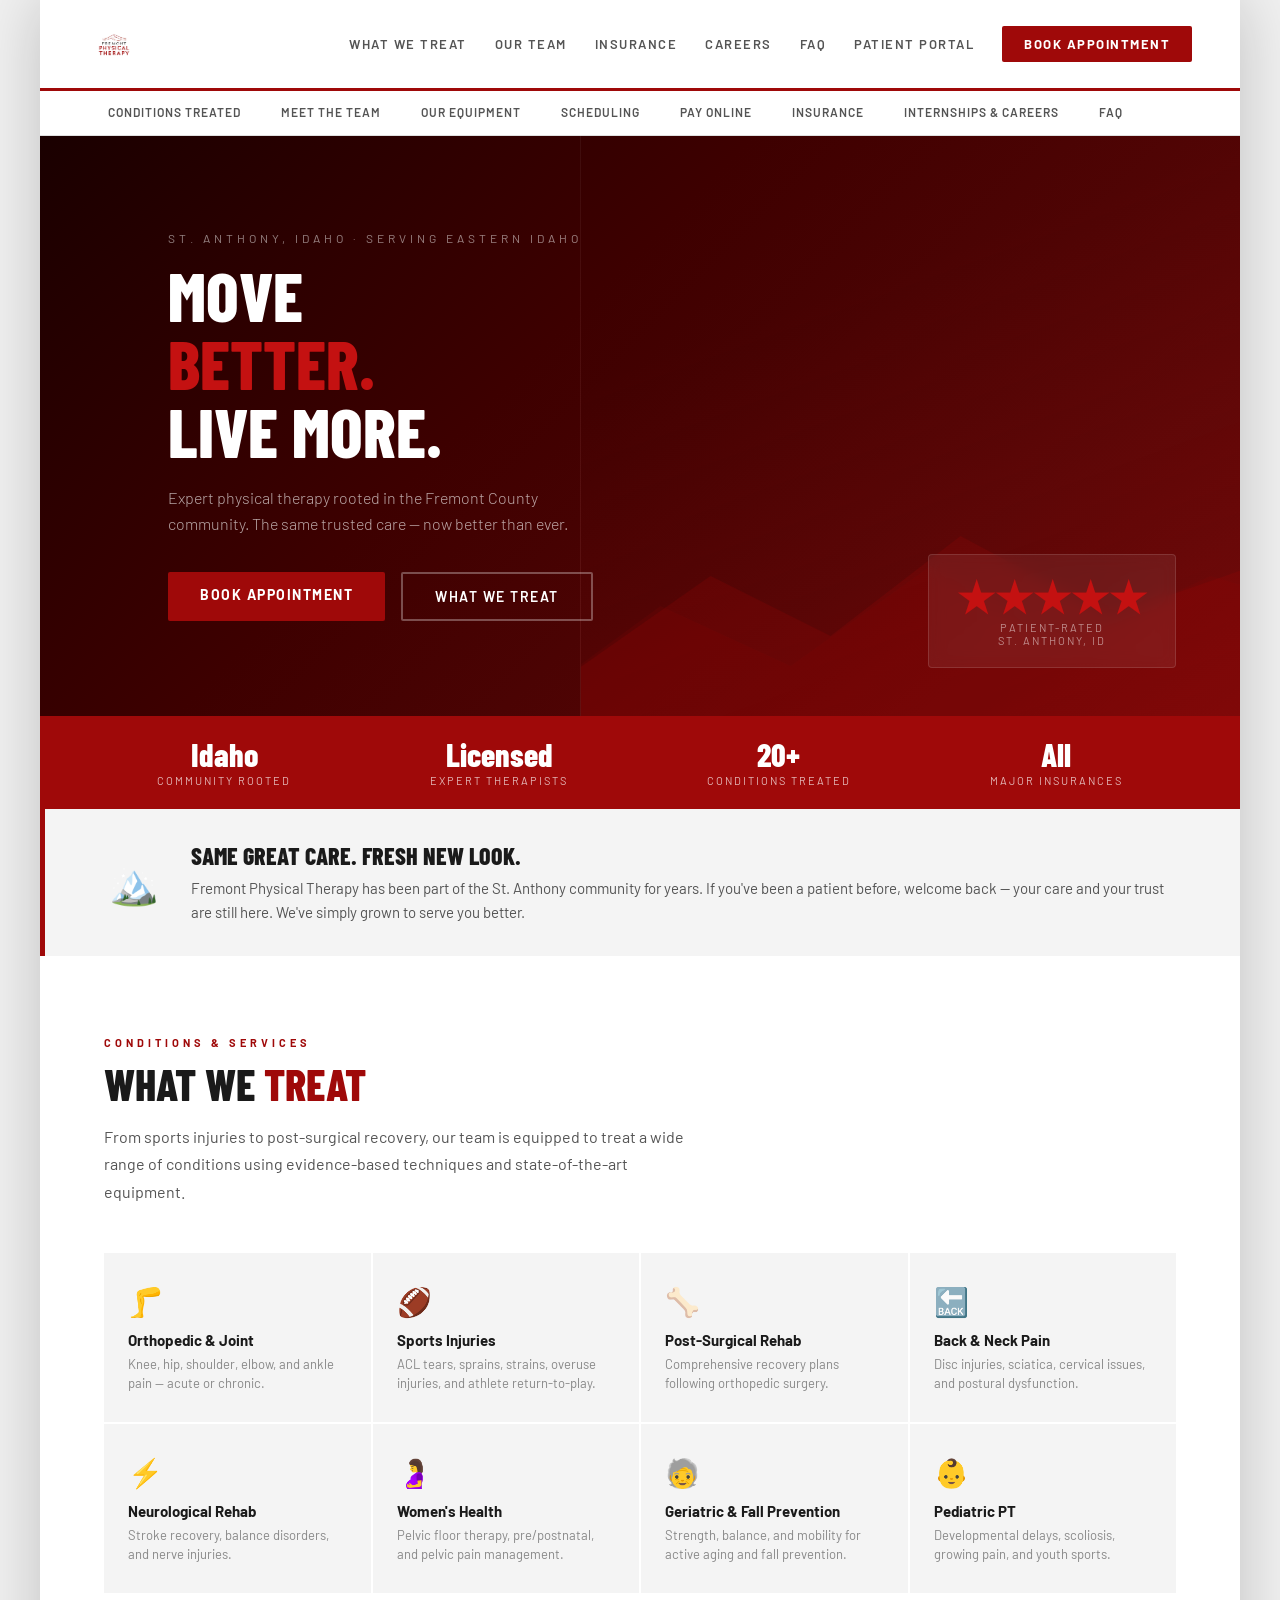
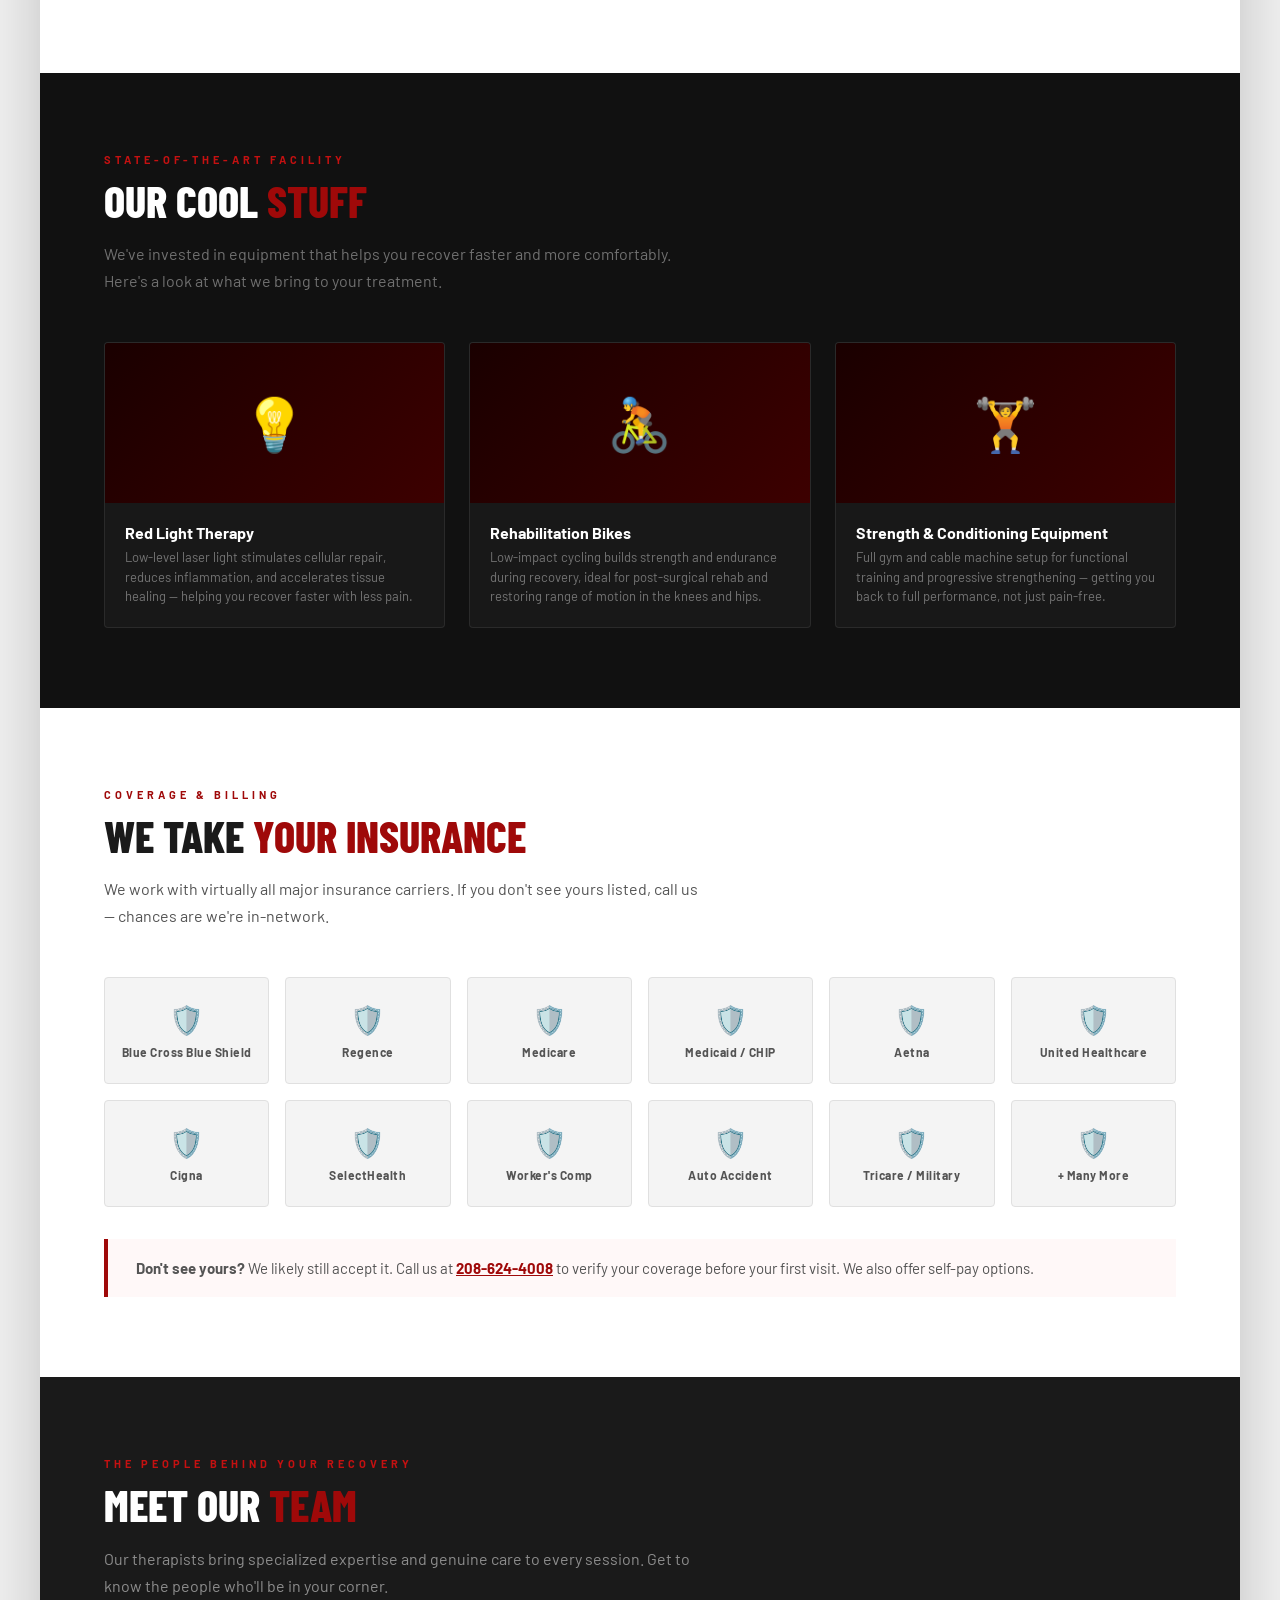
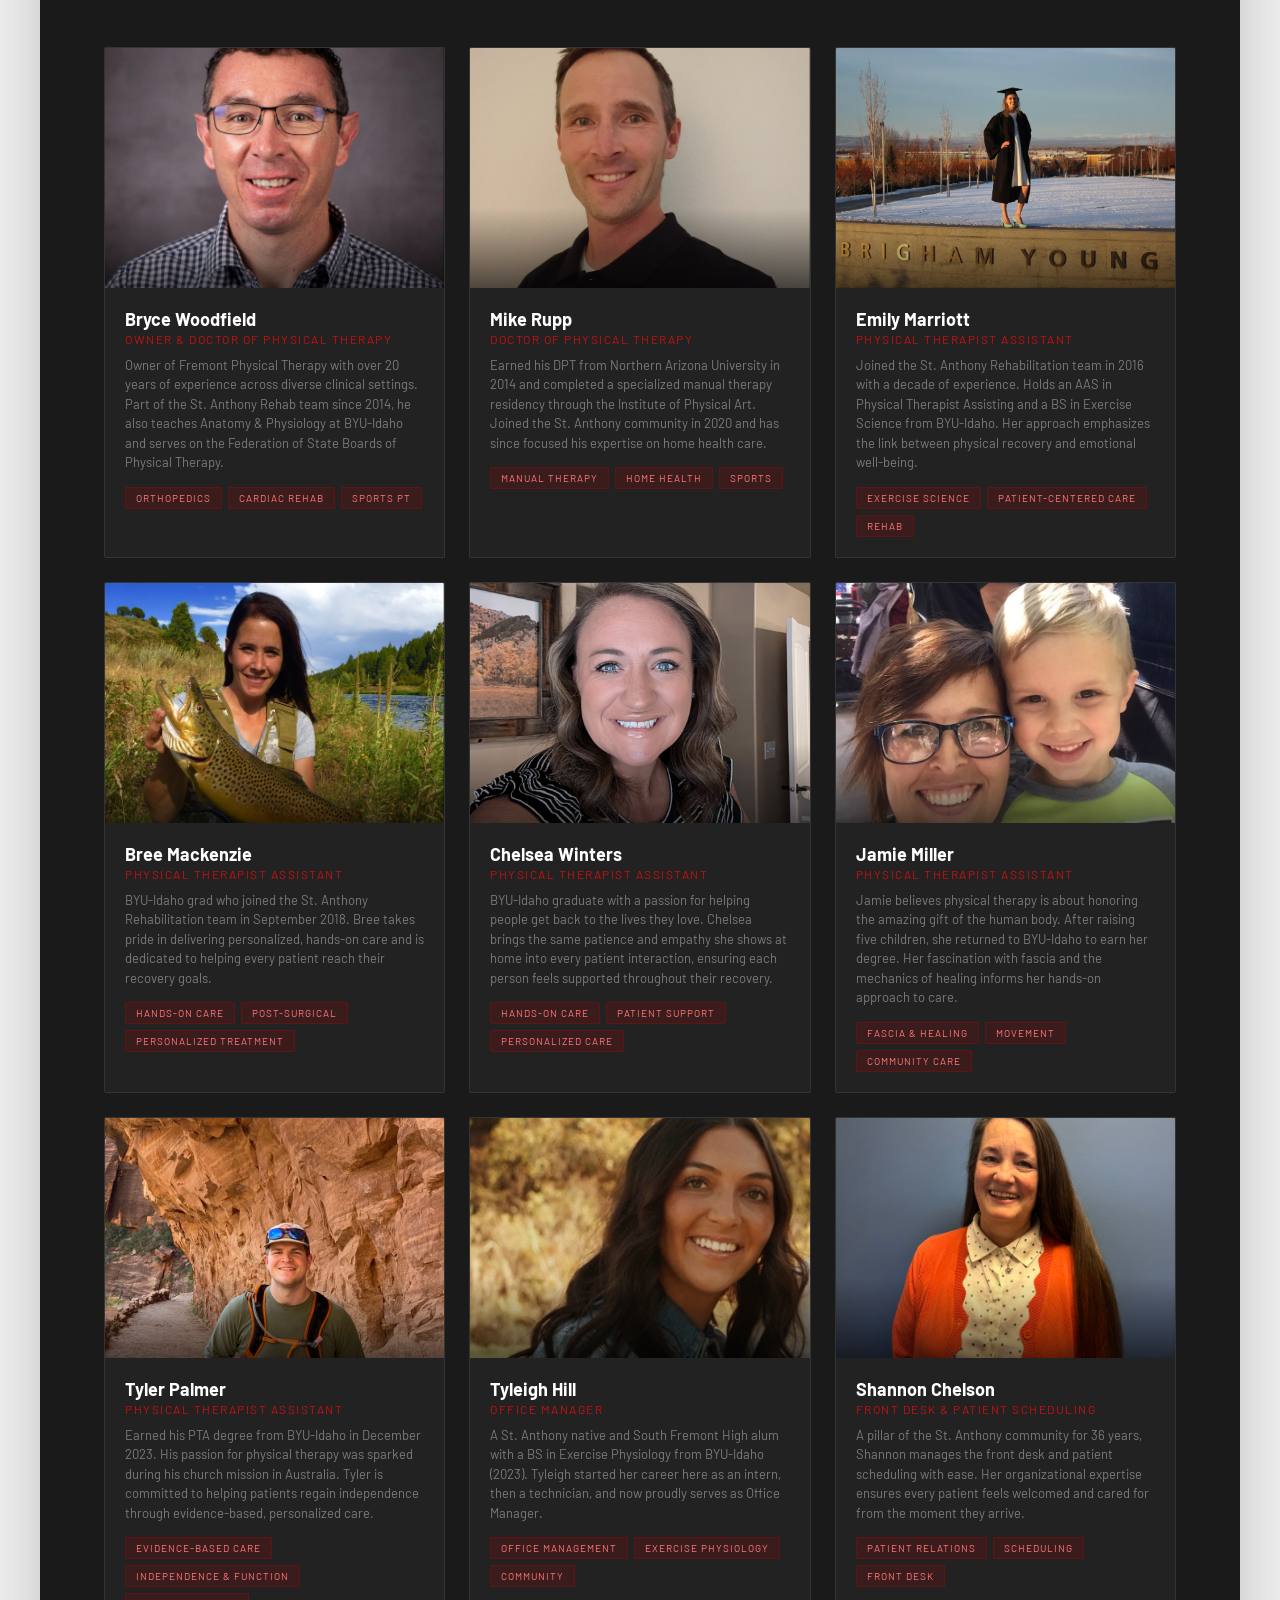
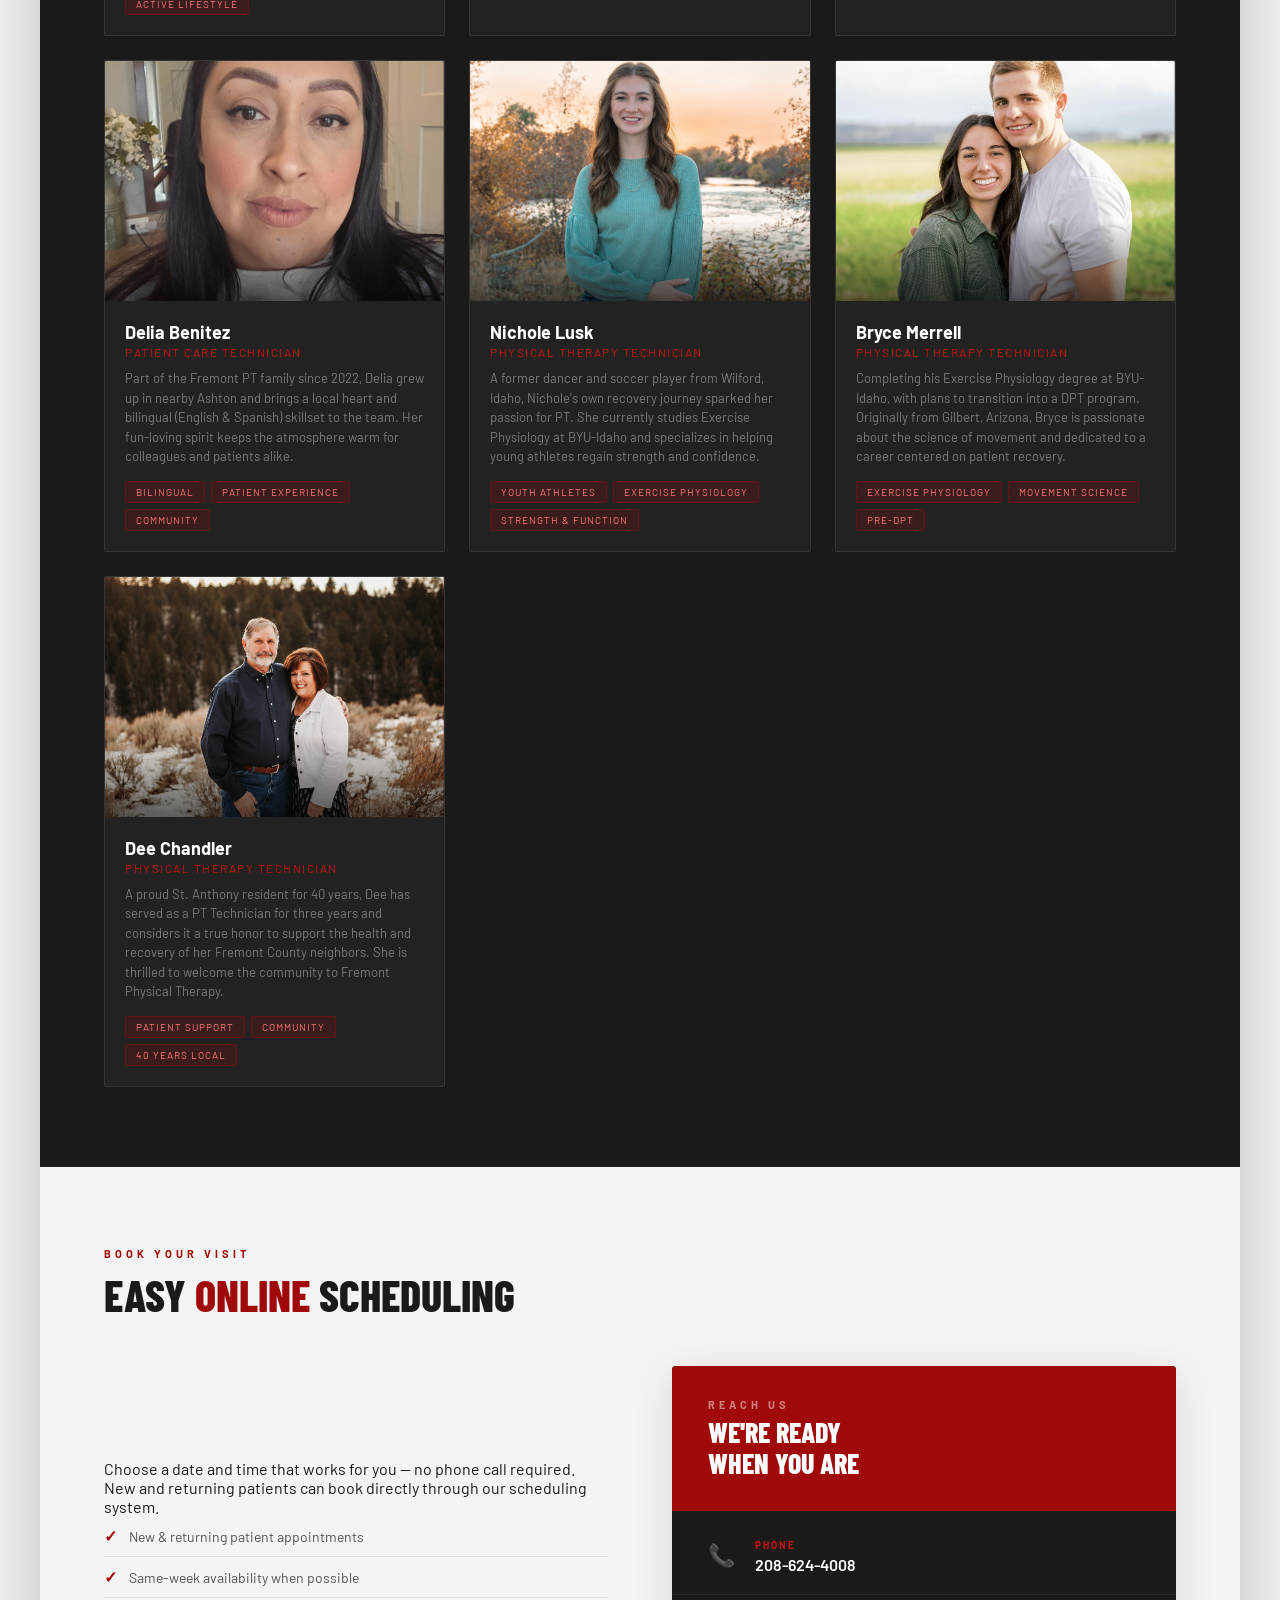
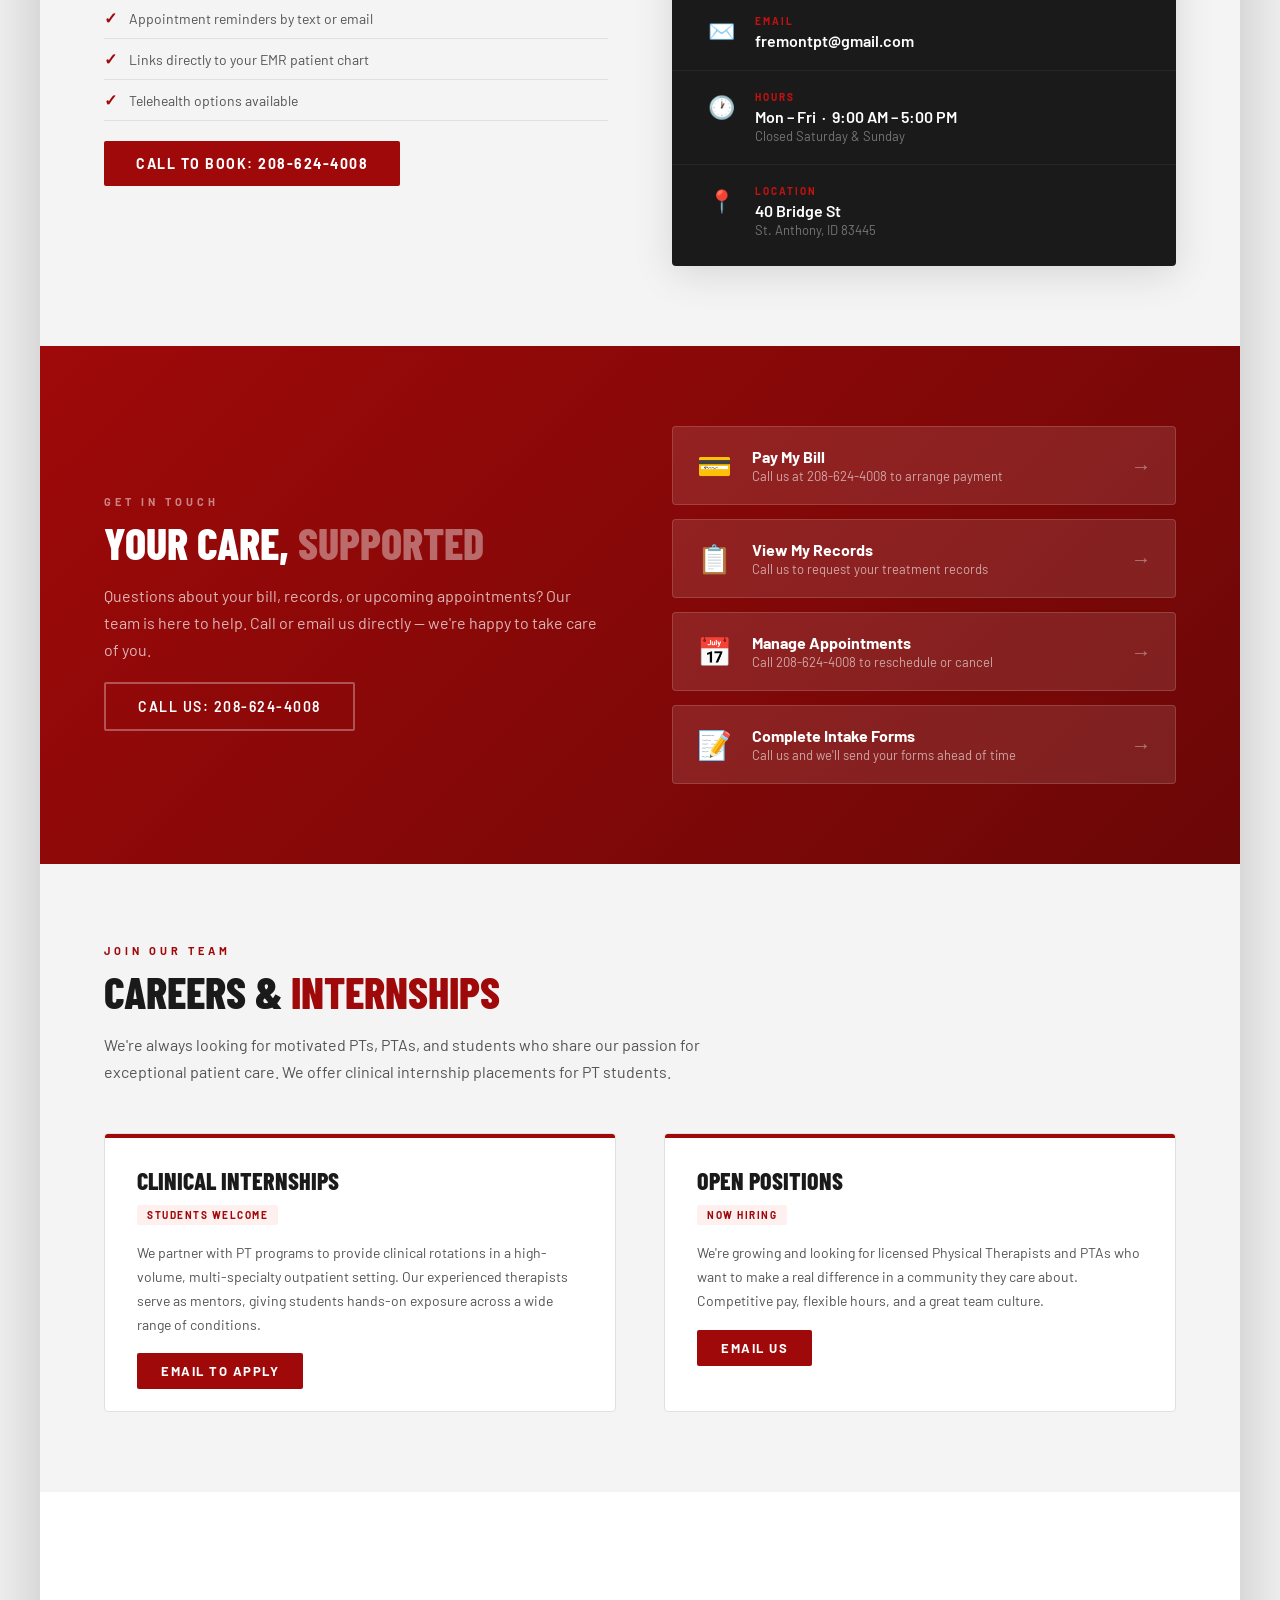
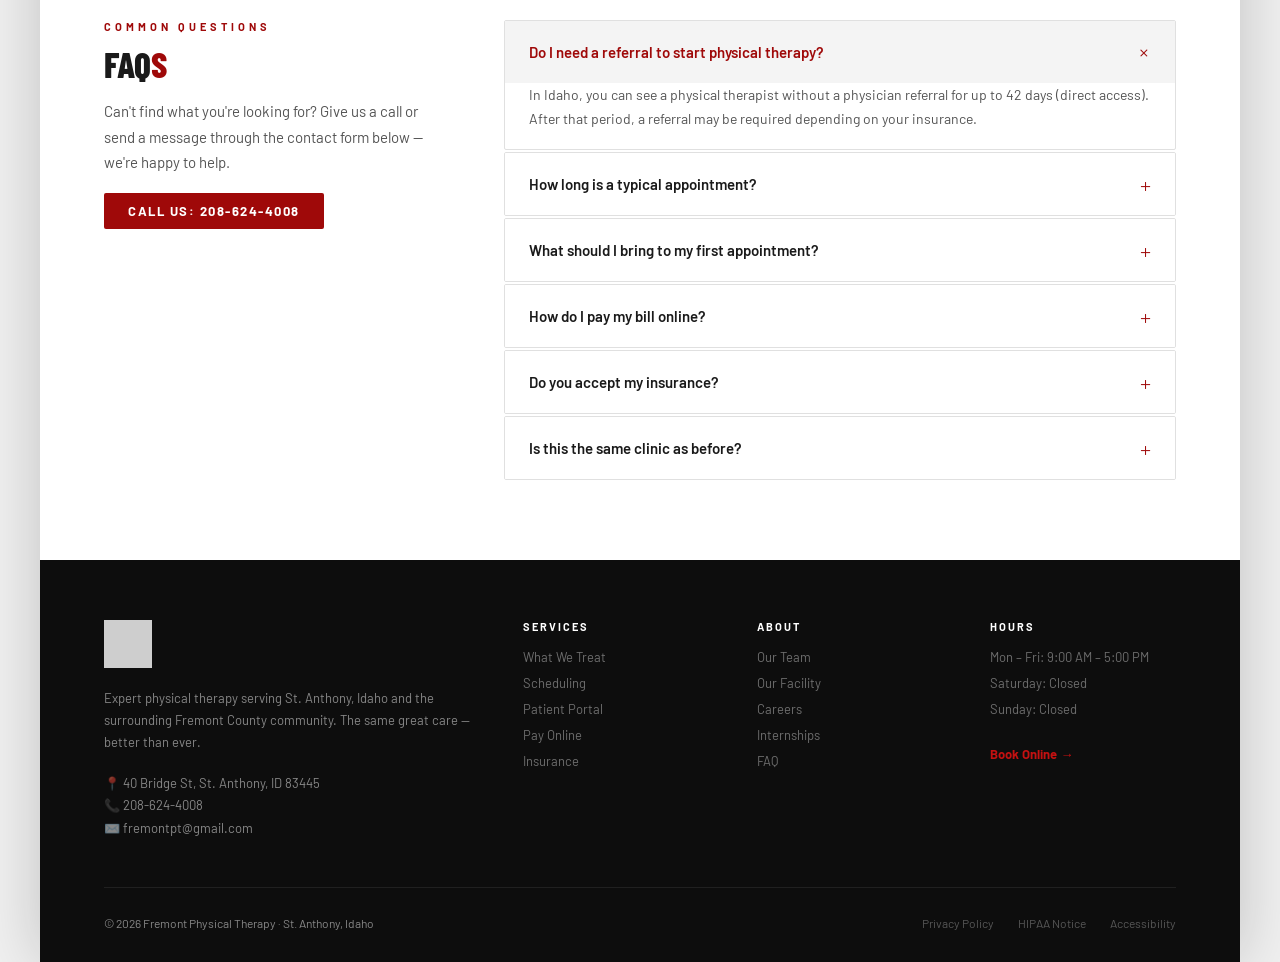
==== index.html @ 626e8b4f "Replace calendar with contact card, fix Tyleigh Hill image position" ====
<!DOCTYPE html>
<html lang="en">
<head>
<meta charset="UTF-8">
<meta name="viewport" content="width=device-width, initial-scale=1.0">
<title>Fremont Physical Therapy – St. Anthony, Idaho</title>
<style>
  @import url('https://fonts.googleapis.com/css2?family=Barlow:ital,wght@0,300;0,400;0,600;0,700;0,800;1,300&family=Barlow+Condensed:wght@600;700;800&display=swap');

  :root {
    --red: #9F0909;
    --red-light: #c41111;
    --red-muted: #7a0707;
    --gray: #545454;
    --gray-light: #888;
    --gray-pale: #f4f4f4;
    --white: #ffffff;
    --black: #1a1a1a;
    --border: #e0e0e0;
    --font: 'Barlow', sans-serif;
    --font-cond: 'Barlow Condensed', sans-serif;
  }

  * { margin: 0; padding: 0; box-sizing: border-box; }
  html { scroll-behavior: smooth; }
  body { font-family: var(--font); color: var(--black); background: #f0f0f0; }


  /* ── SITE WRAPPER ── */
  .site { max-width: 1200px; margin: 0 auto; background: var(--white); box-shadow: 0 0 60px rgba(0,0,0,0.2); }

  /* ── NAV ── */
  nav {
    display: flex;
    align-items: center;
    justify-content: space-between;
    padding: 18px 48px;
    background: var(--white);
    border-bottom: 3px solid var(--red);
    position: sticky;
    top: 0;
    z-index: 100;
  }
  .nav-logo { display: flex; align-items: center; gap: 12px; }
  .nav-logo img { height: 52px; width: auto; }
  .nav-links { display: flex; gap: 28px; align-items: center; }
  .nav-links a {
    text-decoration: none;
    color: var(--gray);
    font-size: 13px;
    font-weight: 600;
    letter-spacing: 1.5px;
    text-transform: uppercase;
    transition: color .2s;
  }
  .nav-links a:hover { color: var(--red); }
  .nav-cta {
    background: var(--red);
    color: var(--white) !important;
    padding: 10px 22px;
    border-radius: 2px;
    font-weight: 700 !important;
  }
  .nav-cta:hover { background: var(--red-light); color: var(--white) !important; }

  /* ── HERO ── */
  .hero {
    position: relative;
    height: 580px;
    background: linear-gradient(135deg, #1a0000 0%, #3d0000 40%, #6b0a0a 100%);
    display: flex;
    align-items: center;
    overflow: hidden;
  }
  .hero-mountain {
    position: absolute;
    right: 0; top: 0;
    width: 55%;
    height: 100%;
    background: linear-gradient(160deg, transparent 30%, rgba(159,9,9,0.15) 100%);
    border-left: 1px solid rgba(255,255,255,0.05);
  }
  .hero-mountain::before {
    content: '';
    position: absolute;
    bottom: 0; left: 0; right: 0;
    height: 200px;
    background: url("data:image/svg+xml,%3Csvg xmlns='http://www.w3.org/2000/svg' viewBox='0 0 800 200'%3E%3Cpath d='M0 200 L200 60 L320 120 L450 20 L600 100 L800 30 L800 200Z' fill='rgba(159,9,9,0.2)'/%3E%3Cpath d='M0 200 L150 90 L280 150 L420 50 L550 130 L700 60 L800 90 L800 200Z' fill='rgba(159,9,9,0.1)'/%3E%3C/svg%3E") no-repeat bottom center;
    background-size: cover;
  }
  .hero-content {
    position: relative;
    z-index: 2;
    padding: 0 64px;
    max-width: 600px;
  }
  .hero-eyebrow {
    font-size: 12px;
    letter-spacing: 4px;
    text-transform: uppercase;
    color: rgba(255,255,255,0.5);
    margin-bottom: 16px;
  }
  .hero h1 {
    font-family: var(--font-cond);
    font-size: 68px;
    font-weight: 800;
    line-height: 1;
    color: var(--white);
    text-transform: uppercase;
    margin-bottom: 8px;
  }
  .hero h1 span { color: var(--red-light); }
  .hero-sub {
    font-size: 16px;
    color: rgba(255,255,255,0.65);
    margin: 20px 0 36px;
    font-weight: 300;
    line-height: 1.6;
    max-width: 420px;
  }
  .hero-btns { display: flex; gap: 16px; flex-wrap: wrap; }
  .btn-primary {
    background: var(--red);
    color: var(--white);
    padding: 14px 32px;
    font-size: 14px;
    font-weight: 700;
    letter-spacing: 1.5px;
    text-transform: uppercase;
    text-decoration: none;
    border-radius: 2px;
    transition: background .2s;
  }
  .btn-primary:hover { background: var(--red-light); }
  .btn-outline {
    border: 2px solid rgba(255,255,255,0.3);
    color: var(--white);
    padding: 14px 32px;
    font-size: 14px;
    font-weight: 600;
    letter-spacing: 1.5px;
    text-transform: uppercase;
    text-decoration: none;
    border-radius: 2px;
    transition: border-color .2s;
  }
  .btn-outline:hover { border-color: rgba(255,255,255,0.7); }
  .hero-badge {
    position: absolute;
    right: 64px;
    bottom: 48px;
    background: rgba(255,255,255,0.07);
    border: 1px solid rgba(255,255,255,0.12);
    backdrop-filter: blur(8px);
    padding: 20px 28px;
    border-radius: 4px;
    color: var(--white);
    text-align: center;
    z-index: 2;
  }
  .hero-badge .badge-num {
    font-family: var(--font-cond);
    font-size: 42px;
    font-weight: 800;
    color: var(--red-light);
    line-height: 1;
  }
  .hero-badge .badge-label { font-size: 11px; letter-spacing: 2px; text-transform: uppercase; color: rgba(255,255,255,0.5); margin-top: 4px; }

  /* ── QUICK STATS BAR ── */
  .stats-bar {
    background: var(--red);
    display: flex;
    justify-content: space-around;
    padding: 22px 48px;
  }
  .stat-item { text-align: center; color: var(--white); }
  .stat-item .stat-n { font-family: var(--font-cond); font-size: 32px; font-weight: 800; line-height: 1; }
  .stat-item .stat-l { font-size: 11px; letter-spacing: 2px; text-transform: uppercase; opacity: .7; margin-top: 4px; }

  /* ── SECTIONS ── */
  section { padding: 80px 64px; }
  .section-label {
    font-size: 11px;
    letter-spacing: 4px;
    text-transform: uppercase;
    color: var(--red);
    font-weight: 700;
    margin-bottom: 12px;
  }
  .section-title {
    font-family: var(--font-cond);
    font-size: 44px;
    font-weight: 800;
    text-transform: uppercase;
    color: var(--black);
    line-height: 1.05;
    margin-bottom: 16px;
  }
  .section-title span { color: var(--red); }
  .section-body { font-size: 16px; color: var(--gray); line-height: 1.7; max-width: 600px; }

  /* ── CONTINUITY BANNER ── */
  .continuity {
    background: var(--gray-pale);
    border-left: 5px solid var(--red);
    padding: 32px 64px;
    display: flex;
    align-items: center;
    gap: 32px;
  }
  .continuity-icon { font-size: 40px; flex-shrink: 0; }
  .continuity h3 { font-family: var(--font-cond); font-size: 24px; font-weight: 800; text-transform: uppercase; margin-bottom: 6px; }
  .continuity p { font-size: 15px; color: var(--gray); line-height: 1.6; }

  /* ── WHAT WE TREAT ── */
  .treat-section { background: var(--white); }
  .treat-grid {
    display: grid;
    grid-template-columns: repeat(4, 1fr);
    gap: 2px;
    margin-top: 48px;
  }
  .treat-card {
    background: var(--gray-pale);
    padding: 28px 24px;
    border-top: 3px solid transparent;
    transition: all .25s;
    cursor: default;
  }
  .treat-card:hover { border-color: var(--red); background: var(--white); transform: translateY(-3px); box-shadow: 0 8px 24px rgba(0,0,0,0.08); }
  .treat-icon { font-size: 28px; margin-bottom: 12px; }
  .treat-card h4 { font-weight: 700; font-size: 15px; margin-bottom: 6px; color: var(--black); }
  .treat-card p { font-size: 13px; color: var(--gray-light); line-height: 1.5; }

  /* ── TEAM ── */
  .team-section { background: var(--black); }
  .team-section .section-title { color: var(--white); }
  .team-section .section-label { color: var(--red-light); }
  .team-section .section-body { color: rgba(255,255,255,0.5); }
  .team-grid {
    display: grid;
    grid-template-columns: repeat(3, 1fr);
    gap: 24px;
    margin-top: 48px;
  }
  .team-card {
    background: rgba(255,255,255,0.04);
    border: 1px solid rgba(255,255,255,0.08);
    border-radius: 2px;
    overflow: hidden;
    transition: transform .25s;
  }
  .team-card:hover { transform: translateY(-4px); }
  .team-photo {
    height: 240px;
    background: linear-gradient(135deg, #2a0000, #5a1010);
    display: flex;
    align-items: center;
    justify-content: center;
    font-size: 64px;
    color: rgba(255,255,255,0.1);
    font-weight: 800;
    font-family: var(--font-cond);
    position: relative;
    overflow: hidden;
  }
  .team-photo img {
    position: absolute;
    top: 0; left: 0;
    width: 100%;
    height: 100%;
    object-fit: cover;
    object-position: center center;
  }
  .team-photo::after {
    content: '';
    position: absolute;
    bottom: 0; left: 0; right: 0;
    height: 80px;
    background: linear-gradient(transparent, rgba(0,0,0,0.6));
    z-index: 1;
  }
  .team-info { padding: 20px; }
  .team-info h3 { font-weight: 700; font-size: 18px; color: var(--white); margin-bottom: 2px; }
  .team-info .title { font-size: 12px; color: var(--red-light); letter-spacing: 1.5px; text-transform: uppercase; margin-bottom: 10px; }
  .team-info .specialty { font-size: 13px; color: rgba(255,255,255,0.4); line-height: 1.5; }
  .team-strength {
    display: flex;
    flex-wrap: wrap;
    gap: 6px;
    margin-top: 14px;
  }
  .strength-tag {
    background: rgba(159,9,9,0.2);
    border: 1px solid rgba(159,9,9,0.4);
    color: #ff7777;
    font-size: 10px;
    letter-spacing: 1px;
    text-transform: uppercase;
    padding: 4px 10px;
    border-radius: 2px;
  }

  /* ── SCHEDULING ── */
  .schedule-section { background: var(--gray-pale); }
  .schedule-row {
    display: grid;
    grid-template-columns: 1fr 1fr;
    gap: 64px;
    align-items: center;
    margin-top: 48px;
  }

  .schedule-info { }
  .schedule-info p { font-size: 16px; color: var(--gray); line-height: 1.7; margin-bottom: 24px; }
  .schedule-features { list-style: none; margin-bottom: 32px; }
  .schedule-features li {
    padding: 10px 0;
    border-bottom: 1px solid var(--border);
    font-size: 14px;
    color: var(--gray);
    display: flex;
    align-items: center;
    gap: 12px;
  }
  .schedule-features li::before { content: '✓'; color: var(--red); font-weight: 700; font-size: 16px; }

  /* ── PATIENT PORTAL ── */
  .portal-section {
    background: linear-gradient(135deg, #9F0909 0%, #6b0707 100%);
    color: var(--white);
    padding: 80px 64px;
  }
  .portal-row { display: grid; grid-template-columns: 1fr 1fr; gap: 64px; align-items: center; }
  .portal-section .section-label { color: rgba(255,255,255,0.5); }
  .portal-section .section-title { color: var(--white); }
  .portal-section .section-title span { color: rgba(255,255,255,0.4); }
  .portal-section .section-body { color: rgba(255,255,255,0.7); }
  .portal-cards { display: flex; flex-direction: column; gap: 14px; margin-top: 0; }
  .portal-card {
    background: rgba(255,255,255,0.1);
    border: 1px solid rgba(255,255,255,0.15);
    border-radius: 4px;
    padding: 20px 24px;
    display: flex;
    align-items: center;
    gap: 20px;
    cursor: pointer;
    transition: background .2s;
  }
  .portal-card:hover { background: rgba(255,255,255,0.17); }
  .portal-card-icon { font-size: 28px; flex-shrink: 0; }
  .portal-card h4 { font-weight: 700; font-size: 16px; margin-bottom: 2px; }
  .portal-card p { font-size: 13px; opacity: .6; }
  .portal-card .arrow { margin-left: auto; opacity: .4; font-size: 20px; }

  /* ── INSURANCES ── */
  .insurance-section { background: var(--white); padding: 80px 64px; }
  .ins-grid {
    display: grid;
    grid-template-columns: repeat(6, 1fr);
    gap: 16px;
    margin-top: 48px;
  }
  .ins-card {
    background: var(--gray-pale);
    border: 1px solid var(--border);
    border-radius: 4px;
    padding: 24px 16px;
    text-align: center;
    font-size: 12px;
    font-weight: 700;
    letter-spacing: .5px;
    color: var(--gray);
    transition: all .2s;
  }
  .ins-card:hover { border-color: var(--red); color: var(--red); background: #fff8f8; }
  .ins-icon { font-size: 28px; margin-bottom: 8px; display: block; }
  .ins-note {
    margin-top: 32px;
    padding: 20px 28px;
    background: #fff8f8;
    border-left: 4px solid var(--red);
    font-size: 15px;
    color: var(--gray);
  }

  /* ── CAREERS ── */
  .careers-section { background: var(--gray-pale); padding: 80px 64px; }
  .careers-row { display: grid; grid-template-columns: 1fr 1fr; gap: 48px; margin-top: 48px; }
  .career-card {
    background: var(--white);
    border: 1px solid var(--border);
    border-radius: 4px;
    padding: 32px;
    position: relative;
    overflow: hidden;
    transition: box-shadow .2s;
  }
  .career-card:hover { box-shadow: 0 8px 32px rgba(0,0,0,0.08); }
  .career-card::before {
    content: '';
    position: absolute;
    top: 0; left: 0; right: 0;
    height: 4px;
    background: var(--red);
  }
  .career-card h3 { font-family: var(--font-cond); font-size: 24px; font-weight: 800; text-transform: uppercase; margin-bottom: 8px; }
  .career-tag {
    display: inline-block;
    background: #fff0f0;
    color: var(--red);
    font-size: 10px;
    font-weight: 700;
    letter-spacing: 1.5px;
    text-transform: uppercase;
    padding: 4px 10px;
    border-radius: 2px;
    margin-bottom: 16px;
  }
  .career-card p { font-size: 14px; color: var(--gray); line-height: 1.7; margin-bottom: 24px; }

  /* ── FAQ ── */
  .faq-section { background: var(--white); padding: 80px 64px; }
  .faq-layout { display: grid; grid-template-columns: 1fr 2fr; gap: 64px; margin-top: 48px; }
  .faq-sidebar p { font-size: 15px; color: var(--gray); line-height: 1.7; margin-bottom: 24px; }
  .faq-list { display: flex; flex-direction: column; gap: 2px; }
  .faq-item {
    border: 1px solid var(--border);
    border-radius: 2px;
    overflow: hidden;
  }
  .faq-q {
    padding: 18px 24px;
    font-weight: 600;
    font-size: 15px;
    cursor: pointer;
    display: flex;
    justify-content: space-between;
    align-items: center;
    background: var(--white);
    transition: background .2s;
  }
  .faq-q:hover { background: var(--gray-pale); }
  .faq-q .faq-plus { font-size: 22px; color: var(--red); font-weight: 300; }
  .faq-a {
    padding: 0 24px 18px;
    font-size: 14px;
    color: var(--gray);
    line-height: 1.7;
    display: none;
  }
  .faq-item.open .faq-a { display: block; }
  .faq-item.open .faq-q { background: var(--gray-pale); color: var(--red); }
  .faq-item.open .faq-plus { transform: rotate(45deg); }

  /* ── COOL EQUIPMENT ── */
  .equipment-section { background: #111; padding: 80px 64px; }
  .equipment-section .section-title { color: var(--white); }
  .equipment-section .section-label { color: var(--red-light); }
  .equipment-section .section-body { color: rgba(255,255,255,0.4); }
  .equip-grid {
    display: grid;
    grid-template-columns: repeat(3, 1fr);
    gap: 24px;
    margin-top: 48px;
  }
  .equip-card {
    border: 1px solid rgba(255,255,255,0.08);
    border-radius: 4px;
    overflow: hidden;
    background: rgba(255,255,255,0.03);
    transition: transform .25s;
  }
  .equip-card:hover { transform: scale(1.02); }
  .equip-img {
    height: 160px;
    background: linear-gradient(135deg, #1a0000, #3d0000);
    display: flex;
    align-items: center;
    justify-content: center;
    font-size: 52px;
  }
  .equip-info { padding: 20px; }
  .equip-info h4 { font-weight: 700; font-size: 16px; color: var(--white); margin-bottom: 6px; }
  .equip-info p { font-size: 13px; color: rgba(255,255,255,0.4); line-height: 1.5; }

  /* ── FOOTER ── */
  footer {
    background: #0d0d0d;
    color: rgba(255,255,255,0.5);
    padding: 60px 64px 32px;
  }
  .footer-top {
    display: grid;
    grid-template-columns: 2fr 1fr 1fr 1fr;
    gap: 48px;
    padding-bottom: 48px;
    border-bottom: 1px solid rgba(255,255,255,0.08);
  }
  .footer-brand img { height: 48px; filter: brightness(0) invert(1); opacity: .8; margin-bottom: 16px; }
  .footer-brand p { font-size: 13px; line-height: 1.7; }
  .footer-col h5 {
    color: var(--white);
    font-size: 11px;
    letter-spacing: 2px;
    text-transform: uppercase;
    font-weight: 700;
    margin-bottom: 16px;
  }
  .footer-col a {
    display: block;
    color: rgba(255,255,255,0.4);
    text-decoration: none;
    font-size: 13px;
    margin-bottom: 10px;
    transition: color .2s;
  }
  .footer-col a:hover { color: var(--white); }
  .footer-bottom {
    padding-top: 28px;
    display: flex;
    justify-content: space-between;
    font-size: 12px;
    align-items: center;
  }
  .footer-bottom a { color: rgba(255,255,255,0.3); text-decoration: none; }


  /* ── DIVIDER ── */
  .divider { height: 1px; background: var(--border); }

  /* ── SCROLL ANIMATIONS (subtle) ── */
  .fade-up { opacity: 0; transform: translateY(24px); transition: opacity .5s ease, transform .5s ease; }
  .fade-up.visible { opacity: 1; transform: none; }

  /* ── SECTION NAV ── */
  .section-nav {
    background: var(--white);
    border-bottom: 1px solid var(--border);
    padding: 0 48px;
    display: flex;
    gap: 0;
    overflow-x: auto;
  }
  .section-nav a {
    display: block;
    padding: 14px 20px;
    font-size: 12px;
    font-weight: 600;
    letter-spacing: 1px;
    text-transform: uppercase;
    text-decoration: none;
    color: var(--gray);
    border-bottom: 2px solid transparent;
    white-space: nowrap;
    transition: all .2s;
  }
  .section-nav a:hover { color: var(--red); border-color: var(--red); }

  /* ── CONTACT CARD ── */
  .contact-card {
    background: var(--black);
    border-radius: 4px;
    overflow: hidden;
    box-shadow: 0 8px 40px rgba(0,0,0,0.12);
  }
  .contact-card-header {
    background: var(--red);
    padding: 32px 36px;
  }
  .contact-card-body {
    padding: 8px 0;
  }
  .contact-row {
    display: flex;
    align-items: flex-start;
    gap: 20px;
    padding: 20px 36px;
    border-bottom: 1px solid rgba(255,255,255,0.06);
    text-decoration: none;
    transition: background .2s;
  }
  .contact-row:last-child { border-bottom: none; }
  a.contact-row:hover { background: rgba(255,255,255,0.04); }
  .contact-icon { font-size: 22px; flex-shrink: 0; margin-top: 2px; }
  .contact-label {
    font-size: 10px;
    letter-spacing: 2px;
    text-transform: uppercase;
    color: var(--red-light);
    font-weight: 700;
    margin-bottom: 4px;
  }
  .contact-value {
    font-size: 16px;
    font-weight: 600;
    color: var(--white);
  }
  .contact-sub {
    font-size: 13px;
    color: rgba(255,255,255,0.4);
    margin-top: 2px;
  }

  /* ── HAMBURGER BUTTON ── */
  .nav-hamburger {
    display: none;
    flex-direction: column;
    justify-content: center;
    gap: 5px;
    cursor: pointer;
    background: none;
    border: none;
    padding: 4px;
  }
  .nav-hamburger span {
    display: block;
    width: 26px;
    height: 2px;
    background: var(--black);
    border-radius: 2px;
    transition: all .3s;
  }
  .nav-hamburger.open span:nth-child(1) { transform: translateY(7px) rotate(45deg); }
  .nav-hamburger.open span:nth-child(2) { opacity: 0; }
  .nav-hamburger.open span:nth-child(3) { transform: translateY(-7px) rotate(-45deg); }

  /* ══════════════════════════════════
     RESPONSIVE — TABLET (≤ 900px)
  ══════════════════════════════════ */
  @media (max-width: 900px) {
    nav { padding: 16px 28px; flex-wrap: wrap; }
    .nav-hamburger { display: flex; }
    .nav-links {
      display: none;
      flex-direction: column;
      width: 100%;
      padding: 12px 0 4px;
      border-top: 1px solid var(--border);
      margin-top: 14px;
      gap: 0;
    }
    .nav-links.open { display: flex; }
    .nav-links a {
      padding: 13px 4px;
      border-bottom: 1px solid var(--border);
      font-size: 14px;
      letter-spacing: 1px;
    }
    .nav-cta {
      display: block;
      text-align: center;
      margin: 12px 0 4px;
      padding: 13px !important;
      border-radius: 2px;
    }

    .hero { height: auto; min-height: 460px; padding: 64px 32px 48px; }
    .hero-mountain { display: none; }
    .hero-content { padding: 0; max-width: 100%; }
    .hero h1 { font-size: 54px; }
    .hero-badge { display: none; }

    .stats-bar { display: grid; grid-template-columns: 1fr 1fr; padding: 20px 32px; gap: 20px; }

    .continuity { padding: 28px 32px; }

    section { padding: 64px 32px; }
    .portal-section { padding: 64px 32px; }
    .insurance-section { padding: 64px 32px; }
    .careers-section { padding: 64px 32px; }
    .faq-section { padding: 64px 32px; }
    .equipment-section { padding: 64px 32px; }

    .section-title { font-size: 38px; }

    .treat-grid { grid-template-columns: repeat(2, 1fr); }

    .team-grid { grid-template-columns: repeat(2, 1fr); }

    .schedule-row { grid-template-columns: 1fr; gap: 36px; }

    .portal-row { grid-template-columns: 1fr; gap: 36px; }

    .ins-grid { grid-template-columns: repeat(3, 1fr); }

    .careers-row { grid-template-columns: 1fr; gap: 24px; }

    .faq-layout { grid-template-columns: 1fr; gap: 36px; }

    .equip-grid { grid-template-columns: repeat(2, 1fr); }

    footer { padding: 48px 32px 28px; }
    .footer-top { grid-template-columns: 1fr 1fr; gap: 36px; }
    .footer-brand { grid-column: 1 / -1; }
    .footer-bottom { flex-direction: column; gap: 12px; text-align: center; }
  }

  /* ══════════════════════════════════
     RESPONSIVE — MOBILE (≤ 540px)
  ══════════════════════════════════ */
  @media (max-width: 540px) {
    nav { padding: 14px 20px; }

    .section-nav { padding: 0 20px; }

    .hero { padding: 52px 20px 40px; min-height: 0; }
    .hero h1 { font-size: 42px; }
    .hero-sub { font-size: 14px; }
    .hero-btns { flex-direction: column; gap: 12px; }
    .btn-primary, .btn-outline { text-align: center; }

    .stats-bar { padding: 16px 20px; gap: 14px; }
    .stat-item .stat-n { font-size: 24px; }

    .continuity { padding: 24px 20px; flex-direction: column; gap: 12px; }
    .continuity-icon { font-size: 32px; }
    .continuity h3 { font-size: 20px; }

    section { padding: 52px 20px; }
    .portal-section { padding: 52px 20px; }
    .insurance-section { padding: 52px 20px; }
    .careers-section { padding: 52px 20px; }
    .faq-section { padding: 52px 20px; }
    .equipment-section { padding: 52px 20px; }

    .section-title { font-size: 32px; }

    .treat-grid { grid-template-columns: 1fr; gap: 2px; }

    .team-grid { grid-template-columns: 1fr; }

    .ins-grid { grid-template-columns: repeat(2, 1fr); }

    .equip-grid { grid-template-columns: 1fr; }

    footer { padding: 40px 20px 20px; }
    .footer-top { grid-template-columns: 1fr; gap: 28px; }

.faq-layout { gap: 24px; }
    .section-title[style] { font-size: 28px !important; }
  }
</style>
</head>
<body>


<div class="site">

  <!-- ══ NAVIGATION ══ -->
  <nav>
    <div class="nav-logo">
      <img src="./images/fremontptlogo.png" alt="Fremont Physical Therapy Logo">
    </div>
    <button class="nav-hamburger" onclick="toggleNav(this)" aria-label="Toggle navigation">
      <span></span><span></span><span></span>
    </button>
    <div class="nav-links">
      <a href="#treat">What We Treat</a>
      <a href="#team">Our Team</a>
      <a href="#insurance">Insurance</a>
      <a href="#careers">Careers</a>
      <a href="#faq">FAQ</a>
      <a href="#portal">Patient Portal</a>
      <a href="#schedule" class="nav-cta">Book Appointment</a>
    </div>
  </nav>

  <!-- ══ SECONDARY NAV ══ -->
  <div class="section-nav">
    <a href="#treat">Conditions Treated</a>
    <a href="#team">Meet the Team</a>
    <a href="#equipment">Our Equipment</a>
    <a href="#schedule">Scheduling</a>
    <a href="#portal">Pay Online</a>
    <a href="#insurance">Insurance</a>
    <a href="#careers">Internships & Careers</a>
    <a href="#faq">FAQ</a>
  </div>

  <!-- ══ HERO ══ -->
  <section class="hero" id="home">
    <div class="hero-mountain"></div>
    <div class="hero-content">
      <p class="hero-eyebrow">St. Anthony, Idaho · Serving Eastern Idaho</p>
      <h1>Move<br><span>Better.</span><br>Live More.</h1>
      <p class="hero-sub">Expert physical therapy rooted in the Fremont County community. The same trusted care — now better than ever.</p>
      <div class="hero-btns">
        <a href="#schedule" class="btn-primary">Book Appointment</a>
        <a href="#treat" class="btn-outline">What We Treat</a>
      </div>
    </div>
    <div class="hero-badge">
      <div class="badge-num">★★★★★</div>
      <div class="badge-label">Patient-Rated<br>St. Anthony, ID</div>
    </div>
  </section>

  <!-- ══ STATS BAR ══ -->
  <div class="stats-bar">
    <div class="stat-item">
      <div class="stat-n">Idaho</div>
      <div class="stat-l">Community Rooted</div>
    </div>
    <div class="stat-item">
      <div class="stat-n">Licensed</div>
      <div class="stat-l">Expert Therapists</div>
    </div>
    <div class="stat-item">
      <div class="stat-n">20+</div>
      <div class="stat-l">Conditions Treated</div>
    </div>
    <div class="stat-item">
      <div class="stat-n">All</div>
      <div class="stat-l">Major Insurances</div>
    </div>
  </div>

  <!-- ══ CONTINUITY BANNER ══ -->
  <div class="continuity" id="same">
    <div class="continuity-icon">🏔️</div>
    <div>
      <h3>Same Great Care. Fresh New Look.</h3>
      <p>Fremont Physical Therapy has been part of the St. Anthony community for years. If you've been a patient before, welcome back — your care and your trust are still here. We've simply grown to serve you better.</p>
    </div>
  </div>

  <!-- ══ WHAT WE TREAT ══ -->
  <section class="treat-section" id="treat">
    <div class="section-label">Conditions & Services</div>
    <div class="section-title">What We <span>Treat</span></div>
    <div class="section-body">From sports injuries to post-surgical recovery, our team is equipped to treat a wide range of conditions using evidence-based techniques and state-of-the-art equipment.</div>
    <div class="treat-grid">
      <div class="treat-card">
        <div class="treat-icon">🦵</div>
        <h4>Orthopedic & Joint</h4>
        <p>Knee, hip, shoulder, elbow, and ankle pain — acute or chronic.</p>
      </div>
      <div class="treat-card">
        <div class="treat-icon">🏈</div>
        <h4>Sports Injuries</h4>
        <p>ACL tears, sprains, strains, overuse injuries, and athlete return-to-play.</p>
      </div>
      <div class="treat-card">
        <div class="treat-icon">🦴</div>
        <h4>Post-Surgical Rehab</h4>
        <p>Comprehensive recovery plans following orthopedic surgery.</p>
      </div>
      <div class="treat-card">
        <div class="treat-icon">🔙</div>
        <h4>Back & Neck Pain</h4>
        <p>Disc injuries, sciatica, cervical issues, and postural dysfunction.</p>
      </div>
      <div class="treat-card">
        <div class="treat-icon">⚡</div>
        <h4>Neurological Rehab</h4>
        <p>Stroke recovery, balance disorders, and nerve injuries.</p>
      </div>
      <div class="treat-card">
        <div class="treat-icon">🤰</div>
        <h4>Women's Health</h4>
        <p>Pelvic floor therapy, pre/postnatal, and pelvic pain management.</p>
      </div>
      <div class="treat-card">
        <div class="treat-icon">🧓</div>
        <h4>Geriatric & Fall Prevention</h4>
        <p>Strength, balance, and mobility for active aging and fall prevention.</p>
      </div>
      <div class="treat-card">
        <div class="treat-icon">👶</div>
        <h4>Pediatric PT</h4>
        <p>Developmental delays, scoliosis, growing pain, and youth sports.</p>
      </div>
    </div>
  </section>

  <!-- ══ COOL EQUIPMENT ══ -->
  <section class="equipment-section" id="equipment">
    <div class="section-label">State-of-the-Art Facility</div>
    <div class="section-title">Our Cool <span>Stuff</span></div>
    <div class="section-body">We've invested in equipment that helps you recover faster and more comfortably. Here's a look at what we bring to your treatment.</div>
    <div class="equip-grid">
      <div class="equip-card">
        <div class="equip-img">💡</div>
        <div class="equip-info">
          <h4>Red Light Therapy</h4>
          <p>Low-level laser light stimulates cellular repair, reduces inflammation, and accelerates tissue healing — helping you recover faster with less pain.</p>
        </div>
      </div>
      <div class="equip-card">
        <div class="equip-img">🚴</div>
        <div class="equip-info">
          <h4>Rehabilitation Bikes</h4>
          <p>Low-impact cycling builds strength and endurance during recovery, ideal for post-surgical rehab and restoring range of motion in the knees and hips.</p>
        </div>
      </div>
      <div class="equip-card">
        <div class="equip-img">🏋️</div>
        <div class="equip-info">
          <h4>Strength & Conditioning Equipment</h4>
          <p>Full gym and cable machine setup for functional training and progressive strengthening — getting you back to full performance, not just pain-free.</p>
        </div>
      </div>
    </div>
  </section>

  <!-- ══ INSURANCE ══ -->
  <section class="insurance-section" id="insurance">
    <div class="section-label">Coverage & Billing</div>
    <div class="section-title">We Take <span>Your Insurance</span></div>
    <div class="section-body">We work with virtually all major insurance carriers. If you don't see yours listed, call us — chances are we're in-network.</div>
    <div class="ins-grid">
      <div class="ins-card"><span class="ins-icon">🛡️</span>Blue Cross Blue Shield</div>
      <div class="ins-card"><span class="ins-icon">🛡️</span>Regence</div>
      <div class="ins-card"><span class="ins-icon">🛡️</span>Medicare</div>
      <div class="ins-card"><span class="ins-icon">🛡️</span>Medicaid / CHIP</div>
      <div class="ins-card"><span class="ins-icon">🛡️</span>Aetna</div>
      <div class="ins-card"><span class="ins-icon">🛡️</span>United Healthcare</div>
      <div class="ins-card"><span class="ins-icon">🛡️</span>Cigna</div>
      <div class="ins-card"><span class="ins-icon">🛡️</span>SelectHealth</div>
      <div class="ins-card"><span class="ins-icon">🛡️</span>Worker's Comp</div>
      <div class="ins-card"><span class="ins-icon">🛡️</span>Auto Accident</div>
      <div class="ins-card"><span class="ins-icon">🛡️</span>Tricare / Military</div>
      <div class="ins-card"><span class="ins-icon">🛡️</span>+ Many More</div>
    </div>
    <div class="ins-note">
      <strong>Don't see yours?</strong> We likely still accept it. Call us at <strong><a href="tel:2086244008" style="color:var(--red);">208-624-4008</a></strong> to verify your coverage before your first visit. We also offer self-pay options.
    </div>
  </section>

  <!-- ══ TEAM ══ -->
  <section class="team-section" id="team">
    <div class="section-label">The People Behind Your Recovery</div>
    <div class="section-title">Meet Our <span>Team</span></div>
    <div class="section-body">Our therapists bring specialized expertise and genuine care to every session. Get to know the people who'll be in your corner.</div>
    <div class="team-grid">

      <!-- Bryce Woodfield -->
      <div class="team-card">
        <div class="team-photo">
          <img src="./images/bryce-woodfield.jpg" alt="Bryce Woodfield" style="object-position: center 30%;">
          BW
        </div>
        <div class="team-info">
          <h3>Bryce Woodfield</h3>
          <div class="title">Owner &amp; Doctor of Physical Therapy</div>
          <div class="specialty">Owner of Fremont Physical Therapy with over 20 years of experience across diverse clinical settings. Part of the St. Anthony Rehab team since 2014, he also teaches Anatomy &amp; Physiology at BYU-Idaho and serves on the Federation of State Boards of Physical Therapy.</div>
          <div class="team-strength">
            <span class="strength-tag">Orthopedics</span>
            <span class="strength-tag">Cardiac Rehab</span>
            <span class="strength-tag">Sports PT</span>
          </div>
        </div>
      </div>

      <!-- Mike Rupp -->
      <div class="team-card">
        <div class="team-photo">
          <img src="./images/mike-rupp.jpg" alt="Mike Rupp" style="object-position: center 30%;">
          MR
        </div>
        <div class="team-info">
          <h3>Mike Rupp</h3>
          <div class="title">Doctor of Physical Therapy</div>
          <div class="specialty">Earned his DPT from Northern Arizona University in 2014 and completed a specialized manual therapy residency through the Institute of Physical Art. Joined the St. Anthony community in 2020 and has since focused his expertise on home health care.</div>
          <div class="team-strength">
            <span class="strength-tag">Manual Therapy</span>
            <span class="strength-tag">Home Health</span>
            <span class="strength-tag">Sports</span>
          </div>
        </div>
      </div>

      <!-- Emily Marriott -->
      <div class="team-card">
        <div class="team-photo">
          <img src="./images/emily-marriott.png" alt="Emily Marriott">
          EM
        </div>
        <div class="team-info">
          <h3>Emily Marriott</h3>
          <div class="title">Physical Therapist Assistant</div>
          <div class="specialty">Joined the St. Anthony Rehabilitation team in 2016 with a decade of experience. Holds an AAS in Physical Therapist Assisting and a BS in Exercise Science from BYU-Idaho. Her approach emphasizes the link between physical recovery and emotional well-being.</div>
          <div class="team-strength">
            <span class="strength-tag">Exercise Science</span>
            <span class="strength-tag">Patient-Centered Care</span>
            <span class="strength-tag">Rehab</span>
          </div>
        </div>
      </div>

      <!-- Bree Mackenzie -->
      <div class="team-card">
        <div class="team-photo">
          <img src="./images/bree-mackenzie.jpg" alt="Bree Mackenzie" style="object-position: center 30%;">
          BM
        </div>
        <div class="team-info">
          <h3>Bree Mackenzie</h3>
          <div class="title">Physical Therapist Assistant</div>
          <div class="specialty">BYU-Idaho grad who joined the St. Anthony Rehabilitation team in September 2018. Bree takes pride in delivering personalized, hands-on care and is dedicated to helping every patient reach their recovery goals.</div>
          <div class="team-strength">
            <span class="strength-tag">Hands-On Care</span>
            <span class="strength-tag">Post-Surgical</span>
            <span class="strength-tag">Personalized Treatment</span>
          </div>
        </div>
      </div>

      <!-- Chelsea Winters -->
      <div class="team-card">
        <div class="team-photo">
          <img src="./images/chelsea-winters.png" alt="Chelsea Winters">
          CW
        </div>
        <div class="team-info">
          <h3>Chelsea Winters</h3>
          <div class="title">Physical Therapist Assistant</div>
          <div class="specialty">BYU-Idaho graduate with a passion for helping people get back to the lives they love. Chelsea brings the same patience and empathy she shows at home into every patient interaction, ensuring each person feels supported throughout their recovery.</div>
          <div class="team-strength">
            <span class="strength-tag">Hands-On Care</span>
            <span class="strength-tag">Patient Support</span>
            <span class="strength-tag">Personalized Care</span>
          </div>
        </div>
      </div>

      <!-- Jamie Miller -->
      <div class="team-card">
        <div class="team-photo">
          <img src="./images/jamie-miller.png" alt="Jamie Miller" style="object-position: center 60%;">
          JM
        </div>
        <div class="team-info">
          <h3>Jamie Miller</h3>
          <div class="title">Physical Therapist Assistant</div>
          <div class="specialty">Jamie believes physical therapy is about honoring the amazing gift of the human body. After raising five children, she returned to BYU-Idaho to earn her degree. Her fascination with fascia and the mechanics of healing informs her hands-on approach to care.</div>
          <div class="team-strength">
            <span class="strength-tag">Fascia &amp; Healing</span>
            <span class="strength-tag">Movement</span>
            <span class="strength-tag">Community Care</span>
          </div>
        </div>
      </div>

      <!-- Tyler Palmer -->
      <div class="team-card">
        <div class="team-photo">
          <img src="./images/tyler-palmer.jpg" alt="Tyler Palmer">
          TP
        </div>
        <div class="team-info">
          <h3>Tyler Palmer</h3>
          <div class="title">Physical Therapist Assistant</div>
          <div class="specialty">Earned his PTA degree from BYU-Idaho in December 2023. His passion for physical therapy was sparked during his church mission in Australia. Tyler is committed to helping patients regain independence through evidence-based, personalized care.</div>
          <div class="team-strength">
            <span class="strength-tag">Evidence-Based Care</span>
            <span class="strength-tag">Independence &amp; Function</span>
            <span class="strength-tag">Active Lifestyle</span>
          </div>
        </div>
      </div>

      <!-- Tyleigh Hill -->
      <div class="team-card">
        <div class="team-photo">
          <img src="./images/tyleigh-hill.png" alt="Tyleigh Hill" style="object-position: center 15%;">
          TH
        </div>
        <div class="team-info">
          <h3>Tyleigh Hill</h3>
          <div class="title">Office Manager</div>
          <div class="specialty">A St. Anthony native and South Fremont High alum with a BS in Exercise Physiology from BYU-Idaho (2023). Tyleigh started her career here as an intern, then a technician, and now proudly serves as Office Manager.</div>
          <div class="team-strength">
            <span class="strength-tag">Office Management</span>
            <span class="strength-tag">Exercise Physiology</span>
            <span class="strength-tag">Community</span>
          </div>
        </div>
      </div>

      <!-- Shannon Chelson -->
      <div class="team-card">
        <div class="team-photo">
          <img src="./images/shannon-chelson.jpg" alt="Shannon Chelson">
          SC
        </div>
        <div class="team-info">
          <h3>Shannon Chelson</h3>
          <div class="title">Front Desk &amp; Patient Scheduling</div>
          <div class="specialty">A pillar of the St. Anthony community for 36 years, Shannon manages the front desk and patient scheduling with ease. Her organizational expertise ensures every patient feels welcomed and cared for from the moment they arrive.</div>
          <div class="team-strength">
            <span class="strength-tag">Patient Relations</span>
            <span class="strength-tag">Scheduling</span>
            <span class="strength-tag">Front Desk</span>
          </div>
        </div>
      </div>

      <!-- Delia Benitez -->
      <div class="team-card">
        <div class="team-photo">
          <img src="./images/delia-benitez.jpg" alt="Delia Benitez">
          DB
        </div>
        <div class="team-info">
          <h3>Delia Benitez</h3>
          <div class="title">Patient Care Technician</div>
          <div class="specialty">Part of the Fremont PT family since 2022, Delia grew up in nearby Ashton and brings a local heart and bilingual (English &amp; Spanish) skillset to the team. Her fun-loving spirit keeps the atmosphere warm for colleagues and patients alike.</div>
          <div class="team-strength">
            <span class="strength-tag">Bilingual</span>
            <span class="strength-tag">Patient Experience</span>
            <span class="strength-tag">Community</span>
          </div>
        </div>
      </div>

      <!-- Nichole Lusk -->
      <div class="team-card">
        <div class="team-photo">
          <img src="./images/nichole-lusk.png" alt="Nichole Lusk">
          NL
        </div>
        <div class="team-info">
          <h3>Nichole Lusk</h3>
          <div class="title">Physical Therapy Technician</div>
          <div class="specialty">A former dancer and soccer player from Wilford, Idaho, Nichole's own recovery journey sparked her passion for PT. She currently studies Exercise Physiology at BYU-Idaho and specializes in helping young athletes regain strength and confidence.</div>
          <div class="team-strength">
            <span class="strength-tag">Youth Athletes</span>
            <span class="strength-tag">Exercise Physiology</span>
            <span class="strength-tag">Strength &amp; Function</span>
          </div>
        </div>
      </div>

      <!-- Bryce Merrell -->
      <div class="team-card">
        <div class="team-photo">
          <img src="./images/bryce-merrell.jpg" alt="Bryce Merrell" style="object-position: center 30%;">
          BM
        </div>
        <div class="team-info">
          <h3>Bryce Merrell</h3>
          <div class="title">Physical Therapy Technician</div>
          <div class="specialty">Completing his Exercise Physiology degree at BYU-Idaho, with plans to transition into a DPT program. Originally from Gilbert, Arizona, Bryce is passionate about the science of movement and dedicated to a career centered on patient recovery.</div>
          <div class="team-strength">
            <span class="strength-tag">Exercise Physiology</span>
            <span class="strength-tag">Movement Science</span>
            <span class="strength-tag">Pre-DPT</span>
          </div>
        </div>
      </div>

      <!-- Dee Chandler -->
      <div class="team-card">
        <div class="team-photo">
          <img src="./images/dee-chandler.png" alt="Dee Chandler">
          DC
        </div>
        <div class="team-info">
          <h3>Dee Chandler</h3>
          <div class="title">Physical Therapy Technician</div>
          <div class="specialty">A proud St. Anthony resident for 40 years, Dee has served as a PT Technician for three years and considers it a true honor to support the health and recovery of her Fremont County neighbors. She is thrilled to welcome the community to Fremont Physical Therapy.</div>
          <div class="team-strength">
            <span class="strength-tag">Patient Support</span>
            <span class="strength-tag">Community</span>
            <span class="strength-tag">40 Years Local</span>
          </div>
        </div>
      </div>

    </div>
  </section>

  <!-- ══ SCHEDULING ══ -->
  <section class="schedule-section" id="schedule">
    <div class="section-label">Book Your Visit</div>
    <div class="section-title">Easy <span>Online</span> Scheduling</div>
    <div class="schedule-row">
      <div>
        <p>Choose a date and time that works for you — no phone call required. New and returning patients can book directly through our scheduling system.</p>
        <ul class="schedule-features">
          <li>New & returning patient appointments</li>
          <li>Same-week availability when possible</li>
          <li>Appointment reminders by text or email</li>
          <li>Links directly to your EMR patient chart</li>
          <li>Telehealth options available</li>
        </ul>
        <a href="tel:2086244008" class="btn-primary">Call to Book: 208-624-4008</a>
      </div>
      <div class="contact-card">
        <div class="contact-card-header">
          <div class="section-label" style="color:rgba(255,255,255,0.5); margin-bottom:6px;">Reach Us</div>
          <div style="font-family:var(--font-cond); font-size:28px; font-weight:800; color:var(--white); text-transform:uppercase; line-height:1.1;">We're Ready<br>When You Are</div>
        </div>
        <div class="contact-card-body">
          <a href="tel:2086244008" class="contact-row">
            <div class="contact-icon">📞</div>
            <div>
              <div class="contact-label">Phone</div>
              <div class="contact-value">208-624-4008</div>
            </div>
          </a>
          <a href="mailto:fremontpt@gmail.com" class="contact-row">
            <div class="contact-icon">✉️</div>
            <div>
              <div class="contact-label">Email</div>
              <div class="contact-value">fremontpt@gmail.com</div>
            </div>
          </a>
          <div class="contact-row">
            <div class="contact-icon">🕐</div>
            <div>
              <div class="contact-label">Hours</div>
              <div class="contact-value">Mon – Fri &nbsp;·&nbsp; 9:00 AM – 5:00 PM</div>
              <div class="contact-sub">Closed Saturday &amp; Sunday</div>
            </div>
          </div>
          <a href="https://maps.google.com/?q=40+Bridge+St+St+Anthony+ID+83445" target="_blank" class="contact-row">
            <div class="contact-icon">📍</div>
            <div>
              <div class="contact-label">Location</div>
              <div class="contact-value">40 Bridge St</div>
              <div class="contact-sub">St. Anthony, ID 83445</div>
            </div>
          </a>
        </div>
      </div>
    </div>
  </section>

  <!-- ══ PATIENT PORTAL / PAY ONLINE ══ -->
  <section class="portal-section" id="portal">
    <div class="portal-row">
      <div>
        <div class="section-label">Get in Touch</div>
        <div class="section-title">Your Care, <span>Supported</span></div>
        <p class="section-body" style="margin-top:16px; margin-bottom:32px;">Questions about your bill, records, or upcoming appointments? Our team is here to help. Call or email us directly — we're happy to take care of you.</p>
        <a href="tel:2086244008" class="btn-outline">Call Us: 208-624-4008</a>
      </div>
      <div class="portal-cards">
        <div class="portal-card" onclick="window.location='tel:2086244008'">
          <div class="portal-card-icon">💳</div>
          <div>
            <h4>Pay My Bill</h4>
            <p>Call us at 208-624-4008 to arrange payment</p>
          </div>
          <div class="arrow">→</div>
        </div>
        <div class="portal-card" onclick="window.location='tel:2086244008'">
          <div class="portal-card-icon">📋</div>
          <div>
            <h4>View My Records</h4>
            <p>Call us to request your treatment records</p>
          </div>
          <div class="arrow">→</div>
        </div>
        <div class="portal-card" onclick="window.location='tel:2086244008'">
          <div class="portal-card-icon">📅</div>
          <div>
            <h4>Manage Appointments</h4>
            <p>Call 208-624-4008 to reschedule or cancel</p>
          </div>
          <div class="arrow">→</div>
        </div>
        <div class="portal-card" onclick="window.location='tel:2086244008'">
          <div class="portal-card-icon">📝</div>
          <div>
            <h4>Complete Intake Forms</h4>
            <p>Call us and we'll send your forms ahead of time</p>
          </div>
          <div class="arrow">→</div>
        </div>
      </div>
    </div>
  </section>

  <!-- ══ CAREERS ══ -->
  <section class="careers-section" id="careers">
    <div class="section-label">Join Our Team</div>
    <div class="section-title">Careers & <span>Internships</span></div>
    <div class="section-body">We're always looking for motivated PTs, PTAs, and students who share our passion for exceptional patient care. We offer clinical internship placements for PT students.</div>
    <div class="careers-row">
      <div class="career-card">
        <h3>Clinical Internships</h3>
        <span class="career-tag">Students Welcome</span>
        <p>We partner with PT programs to provide clinical rotations in a high-volume, multi-specialty outpatient setting. Our experienced therapists serve as mentors, giving students hands-on exposure across a wide range of conditions.</p>
        <a href="mailto:fremontpt@gmail.com?subject=Internship Inquiry" class="btn-primary" style="font-size:13px; padding:10px 24px;">Email to Apply</a>
      </div>
      <div class="career-card">
        <h3>Open Positions</h3>
        <span class="career-tag">Now Hiring</span>
        <p>We're growing and looking for licensed Physical Therapists and PTAs who want to make a real difference in a community they care about. Competitive pay, flexible hours, and a great team culture.</p>
        <a href="mailto:fremontpt@gmail.com?subject=Employment Inquiry" class="btn-primary" style="font-size:13px; padding:10px 24px;">Email Us</a>
      </div>
    </div>
  </section>

  <!-- ══ FAQ ══ -->
  <section class="faq-section" id="faq">
    <div class="faq-layout">
      <div class="faq-sidebar">
        <div class="section-label">Common Questions</div>
        <div class="section-title" style="font-size:36px;">FAQ<span>s</span></div>
        <p>Can't find what you're looking for? Give us a call or send a message through the contact form below — we're happy to help.</p>
        <a href="tel:2086244008" class="btn-primary" style="font-size:13px; padding:10px 24px;">Call Us: 208-624-4008</a>
      </div>
      <div class="faq-list" id="faqList">
        <div class="faq-item open">
          <div class="faq-q" onclick="toggleFaq(this)">Do I need a referral to start physical therapy? <span class="faq-plus">+</span></div>
          <div class="faq-a">In Idaho, you can see a physical therapist without a physician referral for up to 42 days (direct access). After that period, a referral may be required depending on your insurance.</div>
        </div>
        <div class="faq-item">
          <div class="faq-q" onclick="toggleFaq(this)">How long is a typical appointment? <span class="faq-plus">+</span></div>
          <div class="faq-a">Initial evaluations typically run 60 minutes. Follow-up visits are usually 45–60 minutes depending on your treatment plan. Your therapist will let you know what to expect at your first visit.</div>
        </div>
        <div class="faq-item">
          <div class="faq-q" onclick="toggleFaq(this)">What should I bring to my first appointment? <span class="faq-plus">+</span></div>
          <div class="faq-a">Bring your insurance card, a photo ID, any relevant imaging (X-rays, MRI reports), and a list of medications. If you received a referral, bring that too. Wear comfortable clothing that allows access to the injured area.</div>
        </div>
        <div class="faq-item">
          <div class="faq-q" onclick="toggleFaq(this)">How do I pay my bill online? <span class="faq-plus">+</span></div>
          <div class="faq-a">To pay your bill, give us a call at <a href="tel:2086244008" style="color:var(--red);">208-624-4008</a> or email us at <a href="mailto:fremontpt@gmail.com" style="color:var(--red);">fremontpt@gmail.com</a> and our billing team will take care of you.</div>
        </div>
        <div class="faq-item">
          <div class="faq-q" onclick="toggleFaq(this)">Do you accept my insurance? <span class="faq-plus">+</span></div>
          <div class="faq-a">We accept nearly all major insurance plans including Medicare, Medicaid, Blue Cross Blue Shield, Regence, SelectHealth, Aetna, Cigna, United Healthcare, Worker's Compensation, and more. Call us to verify your specific plan.</div>
        </div>
        <div class="faq-item">
          <div class="faq-q" onclick="toggleFaq(this)">Is this the same clinic as before? <span class="faq-plus">+</span></div>
          <div class="faq-a">Yes! Fremont Physical Therapy has been proudly serving the St. Anthony area for years. We've updated our look and expanded our services under new ownership, but our commitment to the community remains the same. Welcome back!</div>
        </div>
      </div>
    </div>
  </section>

  <!-- ══ FOOTER ══ -->
  <footer>
    <div class="footer-top">
      <div class="footer-brand">
        <img src="./images/fremontptlogo.png" alt="Fremont Physical Therapy">
        <p>Expert physical therapy serving St. Anthony, Idaho and the surrounding Fremont County community. The same great care — better than ever.</p>
        <br>
        <p>📍 40 Bridge St, St. Anthony, ID 83445<br>📞 <a href="tel:2086244008" style="color:rgba(255,255,255,0.5); text-decoration:none;">208-624-4008</a><br>✉️ <a href="mailto:fremontpt@gmail.com" style="color:rgba(255,255,255,0.5); text-decoration:none;">fremontpt@gmail.com</a></p>
      </div>
      <div class="footer-col">
        <h5>Services</h5>
        <a href="#">What We Treat</a>
        <a href="#">Scheduling</a>
        <a href="#">Patient Portal</a>
        <a href="#">Pay Online</a>
        <a href="#">Insurance</a>
      </div>
      <div class="footer-col">
        <h5>About</h5>
        <a href="#">Our Team</a>
        <a href="#">Our Facility</a>
        <a href="#">Careers</a>
        <a href="#">Internships</a>
        <a href="#">FAQ</a>
      </div>
      <div class="footer-col">
        <h5>Hours</h5>
        <a href="#">Mon – Fri: 9:00 AM – 5:00 PM</a>
        <a href="#">Saturday: Closed</a>
        <a href="#">Sunday: Closed</a>
        <br>
        <a href="#" style="color:var(--red-light); font-weight:700;">Book Online →</a>
      </div>
    </div>
    <div class="footer-bottom">
      <div>© 2026 Fremont Physical Therapy · St. Anthony, Idaho</div>
      <div style="display:flex;gap:24px;">
        <a href="#">Privacy Policy</a>
        <a href="#">HIPAA Notice</a>
        <a href="#">Accessibility</a>
      </div>
    </div>
  </footer>

</div>

<script>
  function toggleFaq(el) {
    const item = el.parentElement;
    const isOpen = item.classList.contains('open');
    document.querySelectorAll('.faq-item').forEach(i => i.classList.remove('open'));
    if (!isOpen) item.classList.add('open');
  }

  function toggleNav(btn) {
    btn.classList.toggle('open');
    btn.nextElementSibling.classList.toggle('open');
  }

  // Close mobile nav when a link is tapped
  document.querySelectorAll('.nav-links a').forEach(a => {
    a.addEventListener('click', () => {
      document.querySelector('.nav-links').classList.remove('open');
      document.querySelector('.nav-hamburger').classList.remove('open');
    });
  });

  // Scroll animations
  const observer = new IntersectionObserver((entries) => {
    entries.forEach(e => { if (e.isIntersecting) e.target.classList.add('visible'); });
  }, { threshold: 0.1 });
  document.querySelectorAll('.fade-up').forEach(el => observer.observe(el));
</script>
</body>
</html>
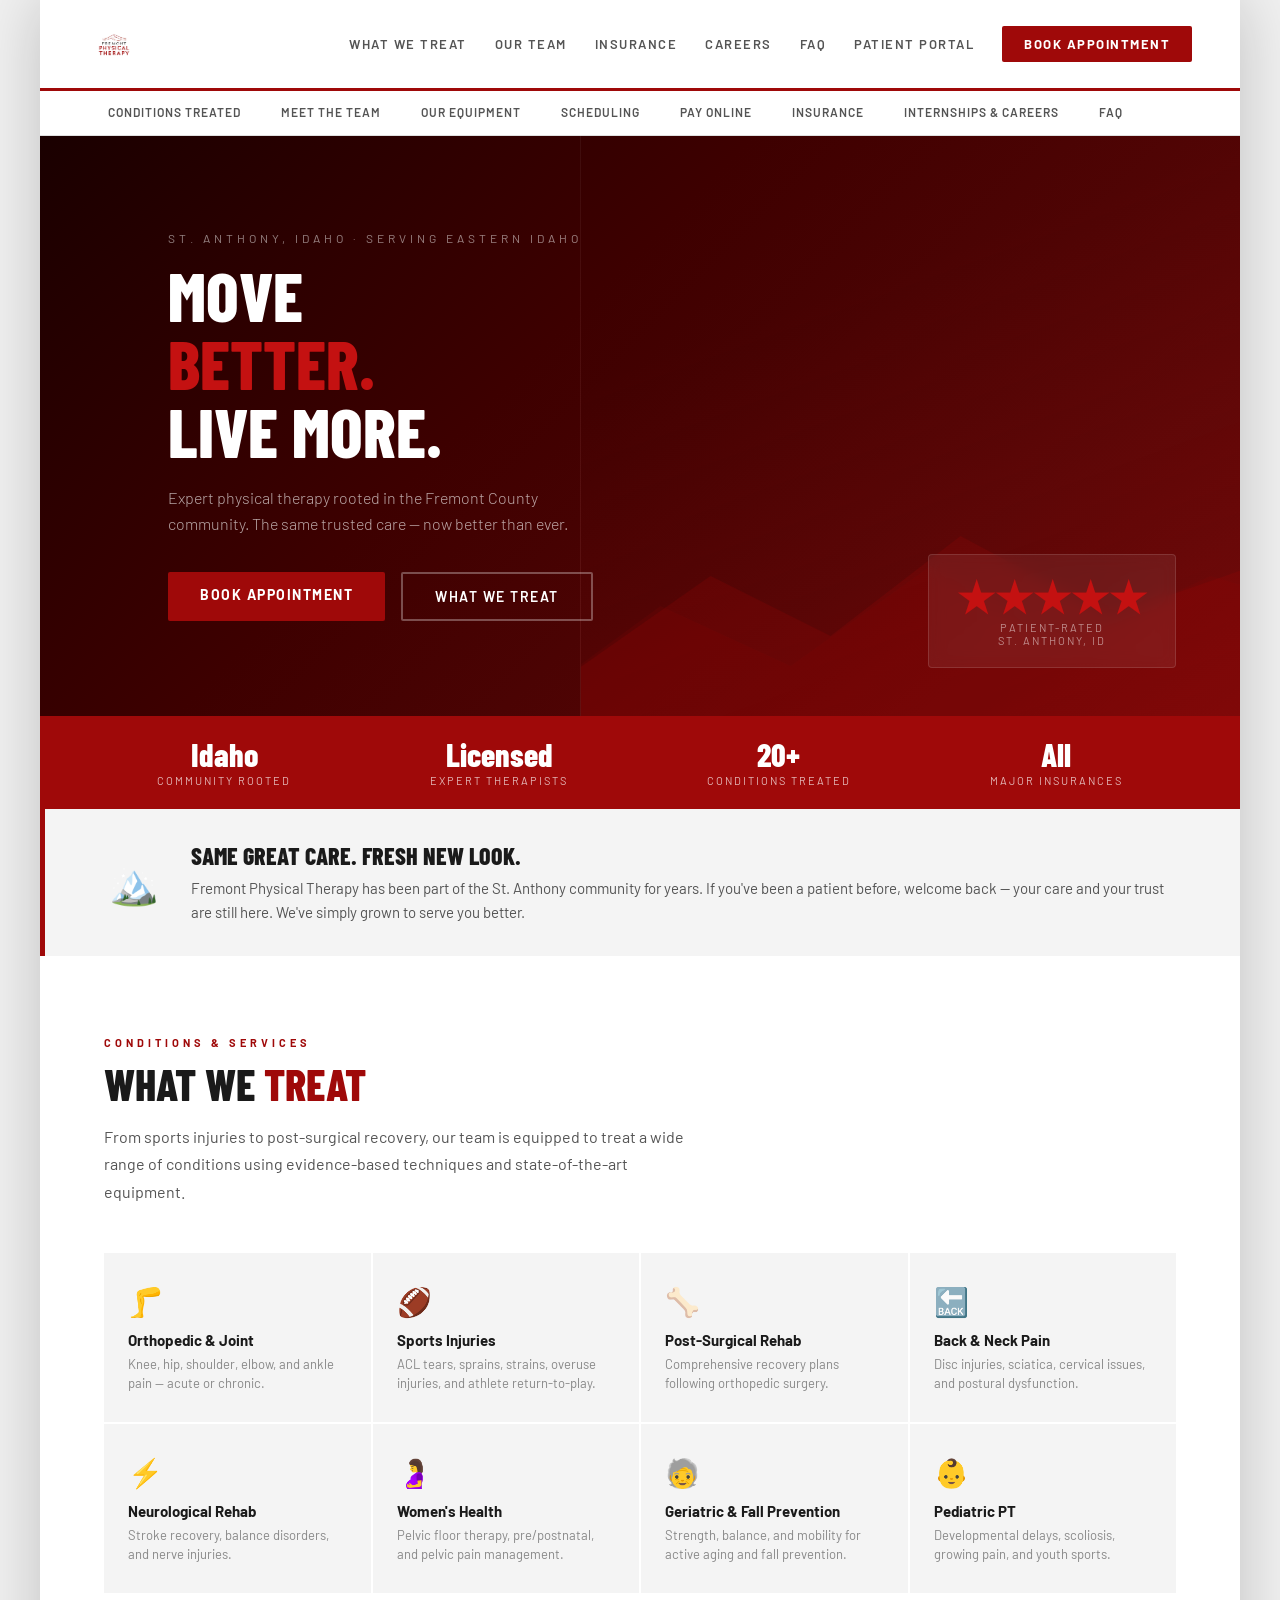
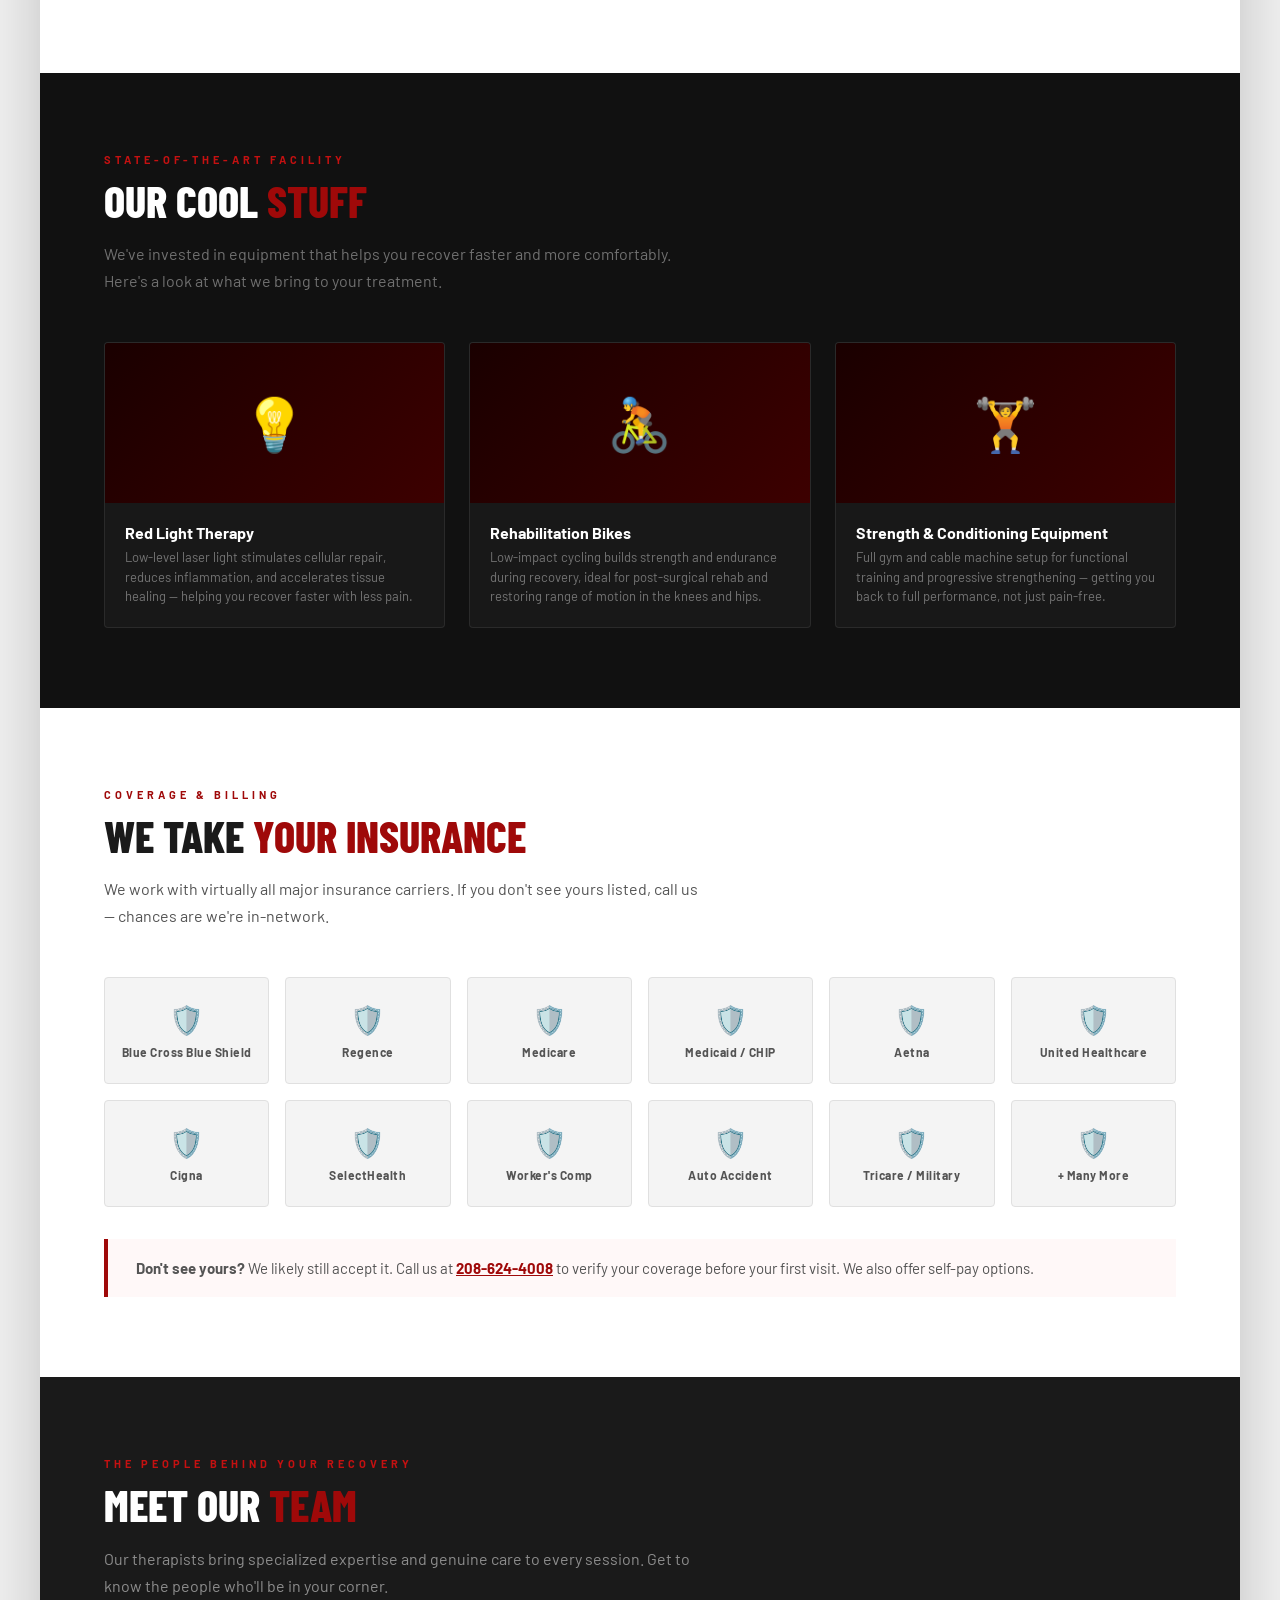
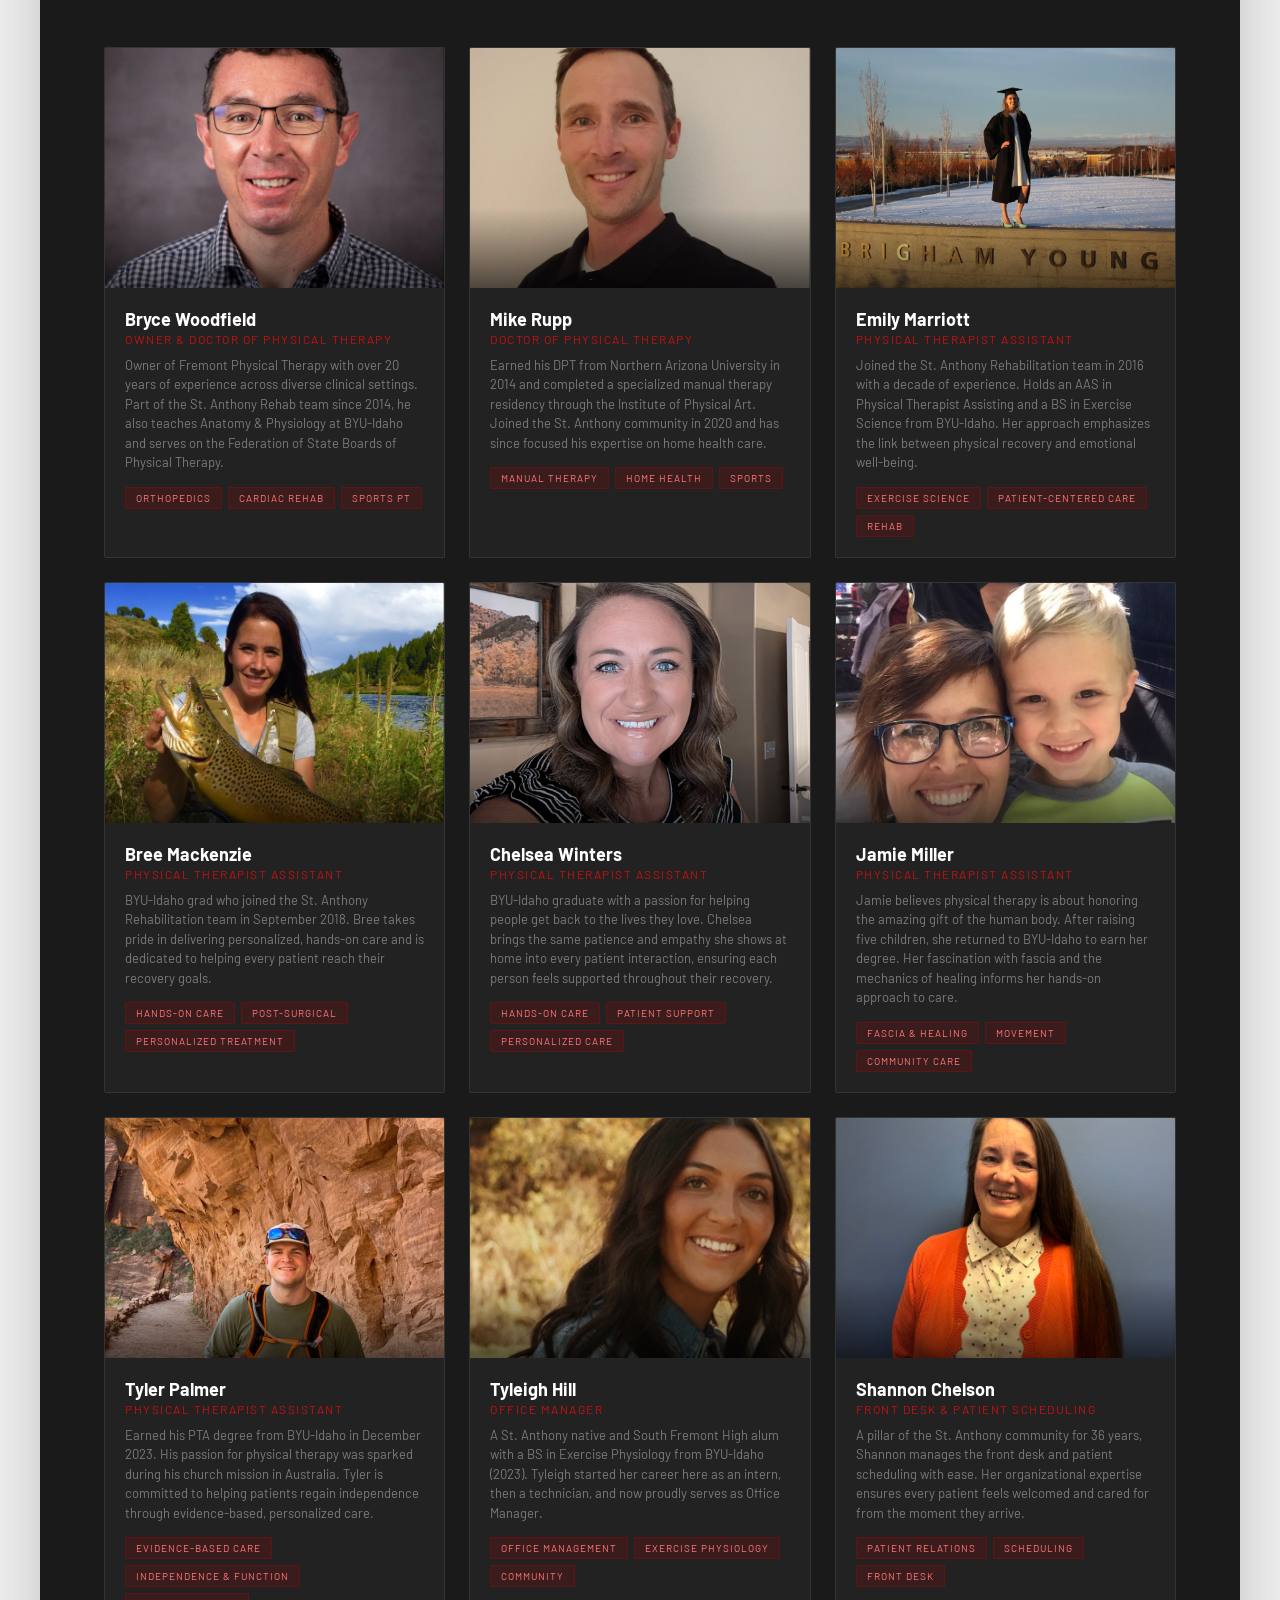
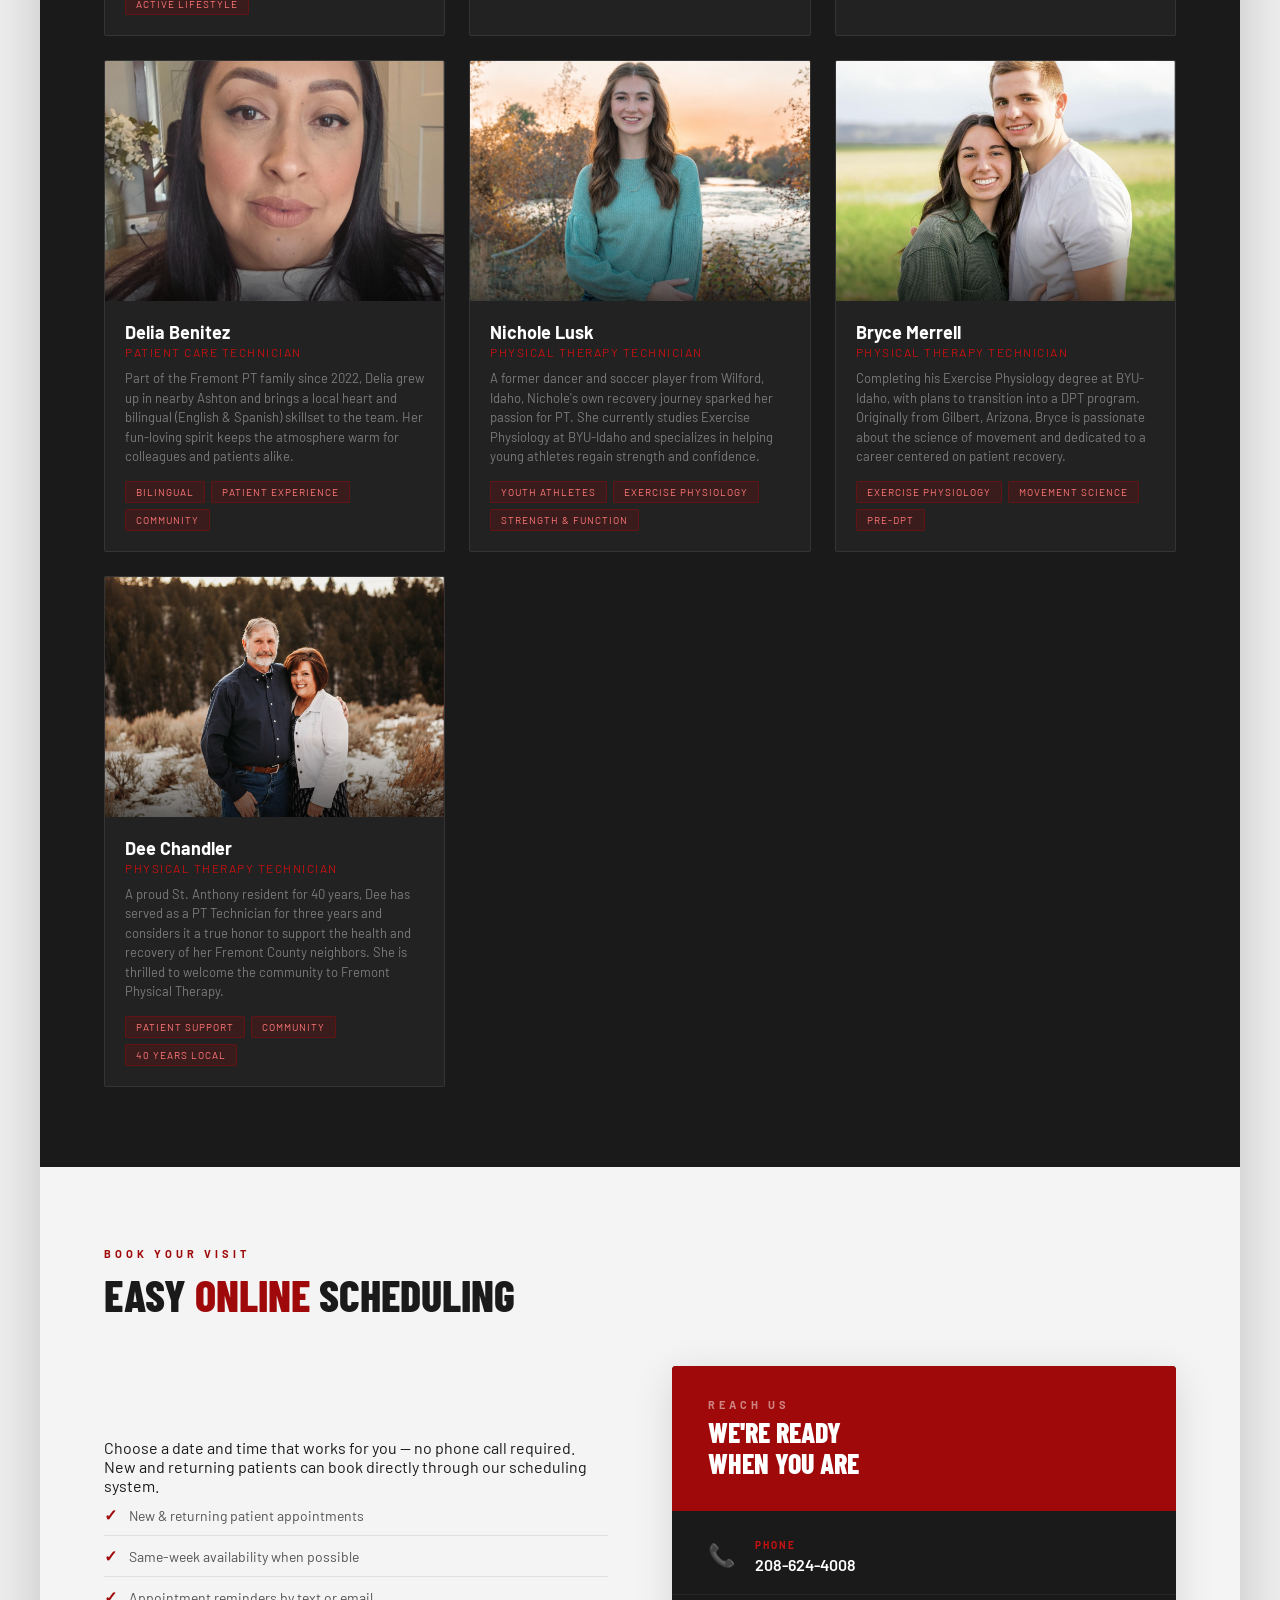
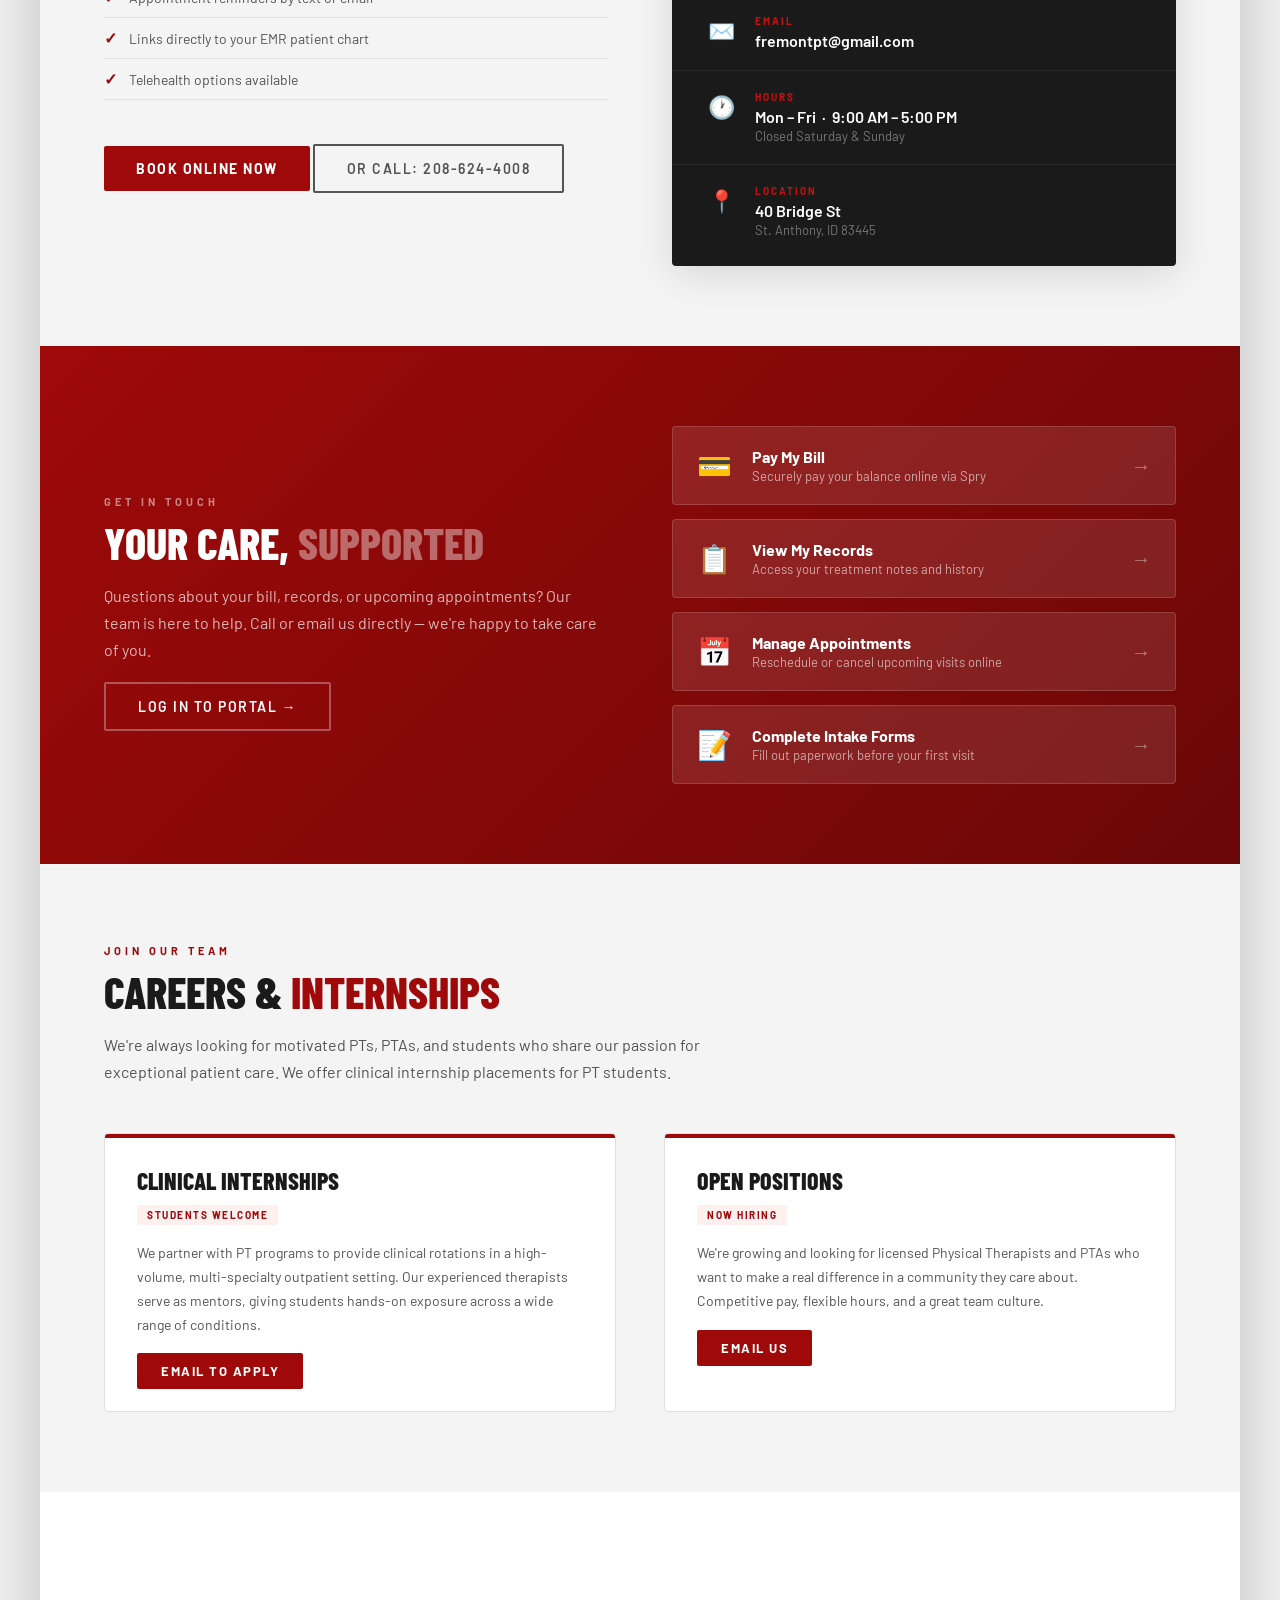
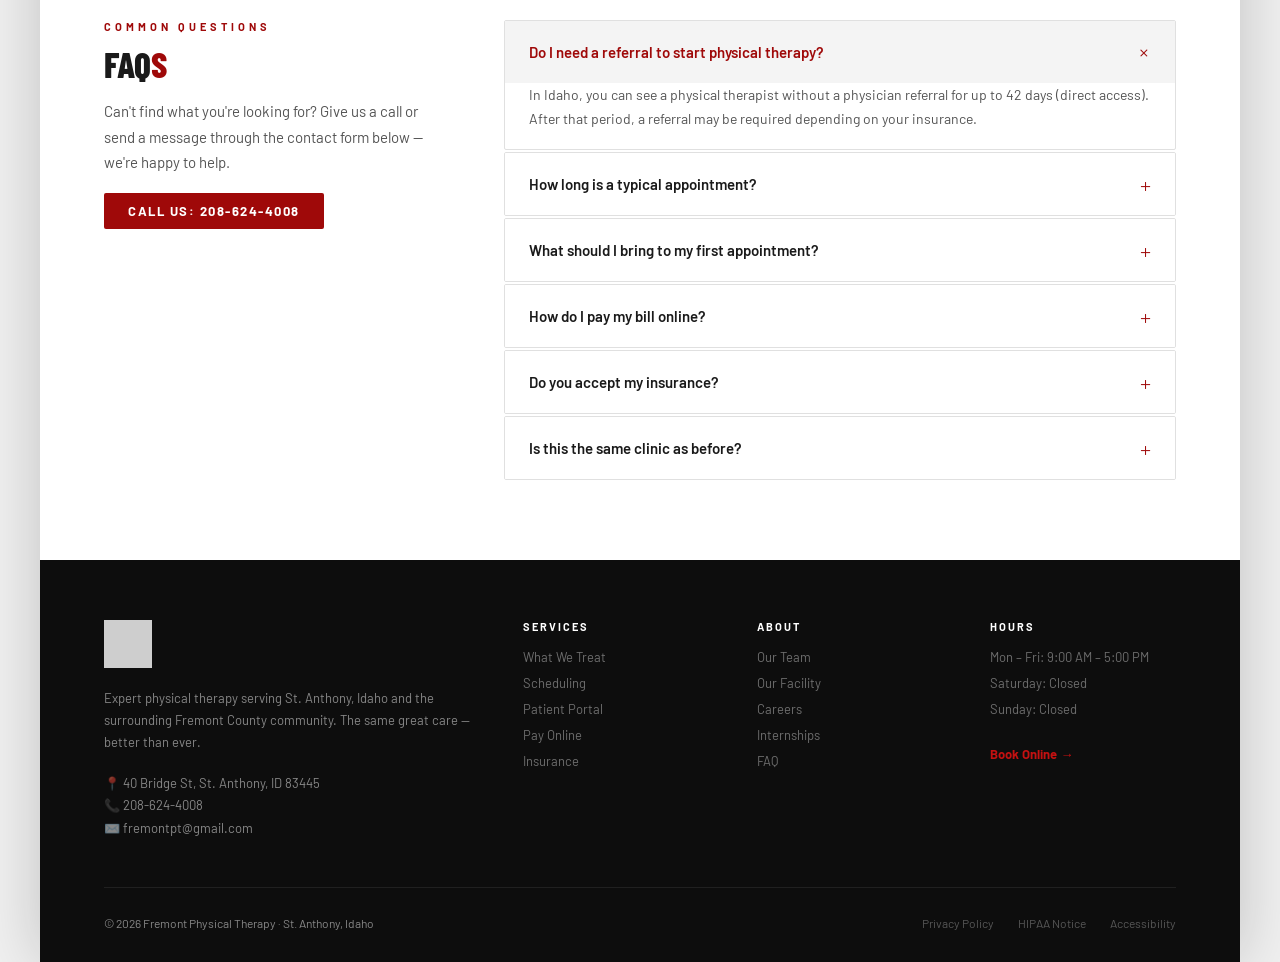
==== commit d2e60b41: "Integrate Spry patient portal link for booking and payments" ====
--- a/index.html
+++ b/index.html
@@ -764,8 +764,8 @@
       <a href="#insurance">Insurance</a>
       <a href="#careers">Careers</a>
       <a href="#faq">FAQ</a>
-      <a href="#portal">Patient Portal</a>
-      <a href="#schedule" class="nav-cta">Book Appointment</a>
+      <a href="https://fremontptllc.patient.sprypt.com/clinics" target="_blank">Patient Portal</a>
+      <a href="https://fremontptllc.patient.sprypt.com/clinics" target="_blank" class="nav-cta">Book Appointment</a>
     </div>
   </nav>
 
@@ -775,7 +775,7 @@
     <a href="#team">Meet the Team</a>
     <a href="#equipment">Our Equipment</a>
     <a href="#schedule">Scheduling</a>
-    <a href="#portal">Pay Online</a>
+    <a href="https://fremontptllc.patient.sprypt.com/clinics" target="_blank">Pay Online</a>
     <a href="#insurance">Insurance</a>
     <a href="#careers">Internships & Careers</a>
     <a href="#faq">FAQ</a>
@@ -789,7 +789,7 @@
       <h1>Move<br><span>Better.</span><br>Live More.</h1>
       <p class="hero-sub">Expert physical therapy rooted in the Fremont County community. The same trusted care — now better than ever.</p>
       <div class="hero-btns">
-        <a href="#schedule" class="btn-primary">Book Appointment</a>
+        <a href="https://fremontptllc.patient.sprypt.com/clinics" target="_blank" class="btn-primary">Book Appointment</a>
         <a href="#treat" class="btn-outline">What We Treat</a>
       </div>
     </div>
@@ -1189,7 +1189,8 @@
           <li>Links directly to your EMR patient chart</li>
           <li>Telehealth options available</li>
         </ul>
-        <a href="tel:2086244008" class="btn-primary">Call to Book: 208-624-4008</a>
+        <a href="https://fremontptllc.patient.sprypt.com/clinics" target="_blank" class="btn-primary">Book Online Now</a>
+        <a href="tel:2086244008" class="btn-outline" style="display:inline-block; margin-top:12px; border-color:var(--gray); color:var(--gray);">Or Call: 208-624-4008</a>
       </div>
       <div class="contact-card">
         <div class="contact-card-header">
@@ -1239,38 +1240,38 @@
         <div class="section-label">Get in Touch</div>
         <div class="section-title">Your Care, <span>Supported</span></div>
         <p class="section-body" style="margin-top:16px; margin-bottom:32px;">Questions about your bill, records, or upcoming appointments? Our team is here to help. Call or email us directly — we're happy to take care of you.</p>
-        <a href="tel:2086244008" class="btn-outline">Call Us: 208-624-4008</a>
+        <a href="https://fremontptllc.patient.sprypt.com/clinics" target="_blank" class="btn-outline">Log In to Portal →</a>
       </div>
       <div class="portal-cards">
-        <div class="portal-card" onclick="window.location='tel:2086244008'">
+        <div class="portal-card" onclick="window.open('https://fremontptllc.patient.sprypt.com/clinics','_blank')">
           <div class="portal-card-icon">💳</div>
           <div>
             <h4>Pay My Bill</h4>
-            <p>Call us at 208-624-4008 to arrange payment</p>
+            <p>Securely pay your balance online via Spry</p>
           </div>
           <div class="arrow">→</div>
         </div>
-        <div class="portal-card" onclick="window.location='tel:2086244008'">
+        <div class="portal-card" onclick="window.open('https://fremontptllc.patient.sprypt.com/clinics','_blank')">
           <div class="portal-card-icon">📋</div>
           <div>
             <h4>View My Records</h4>
-            <p>Call us to request your treatment records</p>
+            <p>Access your treatment notes and history</p>
           </div>
           <div class="arrow">→</div>
         </div>
-        <div class="portal-card" onclick="window.location='tel:2086244008'">
+        <div class="portal-card" onclick="window.open('https://fremontptllc.patient.sprypt.com/clinics','_blank')">
           <div class="portal-card-icon">📅</div>
           <div>
             <h4>Manage Appointments</h4>
-            <p>Call 208-624-4008 to reschedule or cancel</p>
+            <p>Reschedule or cancel upcoming visits online</p>
           </div>
           <div class="arrow">→</div>
         </div>
-        <div class="portal-card" onclick="window.location='tel:2086244008'">
+        <div class="portal-card" onclick="window.open('https://fremontptllc.patient.sprypt.com/clinics','_blank')">
           <div class="portal-card-icon">📝</div>
           <div>
             <h4>Complete Intake Forms</h4>
-            <p>Call us and we'll send your forms ahead of time</p>
+            <p>Fill out paperwork before your first visit</p>
           </div>
           <div class="arrow">→</div>
         </div>
@@ -1323,7 +1324,7 @@
         </div>
         <div class="faq-item">
           <div class="faq-q" onclick="toggleFaq(this)">How do I pay my bill online? <span class="faq-plus">+</span></div>
-          <div class="faq-a">To pay your bill, give us a call at <a href="tel:2086244008" style="color:var(--red);">208-624-4008</a> or email us at <a href="mailto:fremontpt@gmail.com" style="color:var(--red);">fremontpt@gmail.com</a> and our billing team will take care of you.</div>
+          <div class="faq-a">You can pay your bill securely online through our <a href="https://fremontptllc.patient.sprypt.com/clinics" target="_blank" style="color:var(--red);">Patient Portal</a>. If you have questions, call us at <a href="tel:2086244008" style="color:var(--red);">208-624-4008</a> and our billing team will be happy to help.</div>
         </div>
         <div class="faq-item">
           <div class="faq-q" onclick="toggleFaq(this)">Do you accept my insurance? <span class="faq-plus">+</span></div>
@@ -1350,8 +1351,8 @@
         <h5>Services</h5>
         <a href="#">What We Treat</a>
         <a href="#">Scheduling</a>
-        <a href="#">Patient Portal</a>
-        <a href="#">Pay Online</a>
+        <a href="https://fremontptllc.patient.sprypt.com/clinics" target="_blank">Patient Portal</a>
+        <a href="https://fremontptllc.patient.sprypt.com/clinics" target="_blank">Pay Online</a>
         <a href="#">Insurance</a>
       </div>
       <div class="footer-col">
@@ -1368,7 +1369,7 @@
         <a href="#">Saturday: Closed</a>
         <a href="#">Sunday: Closed</a>
         <br>
-        <a href="#" style="color:var(--red-light); font-weight:700;">Book Online →</a>
+        <a href="https://fremontptllc.patient.sprypt.com/clinics" target="_blank" style="color:var(--red-light); font-weight:700;">Book Online →</a>
       </div>
     </div>
     <div class="footer-bottom">
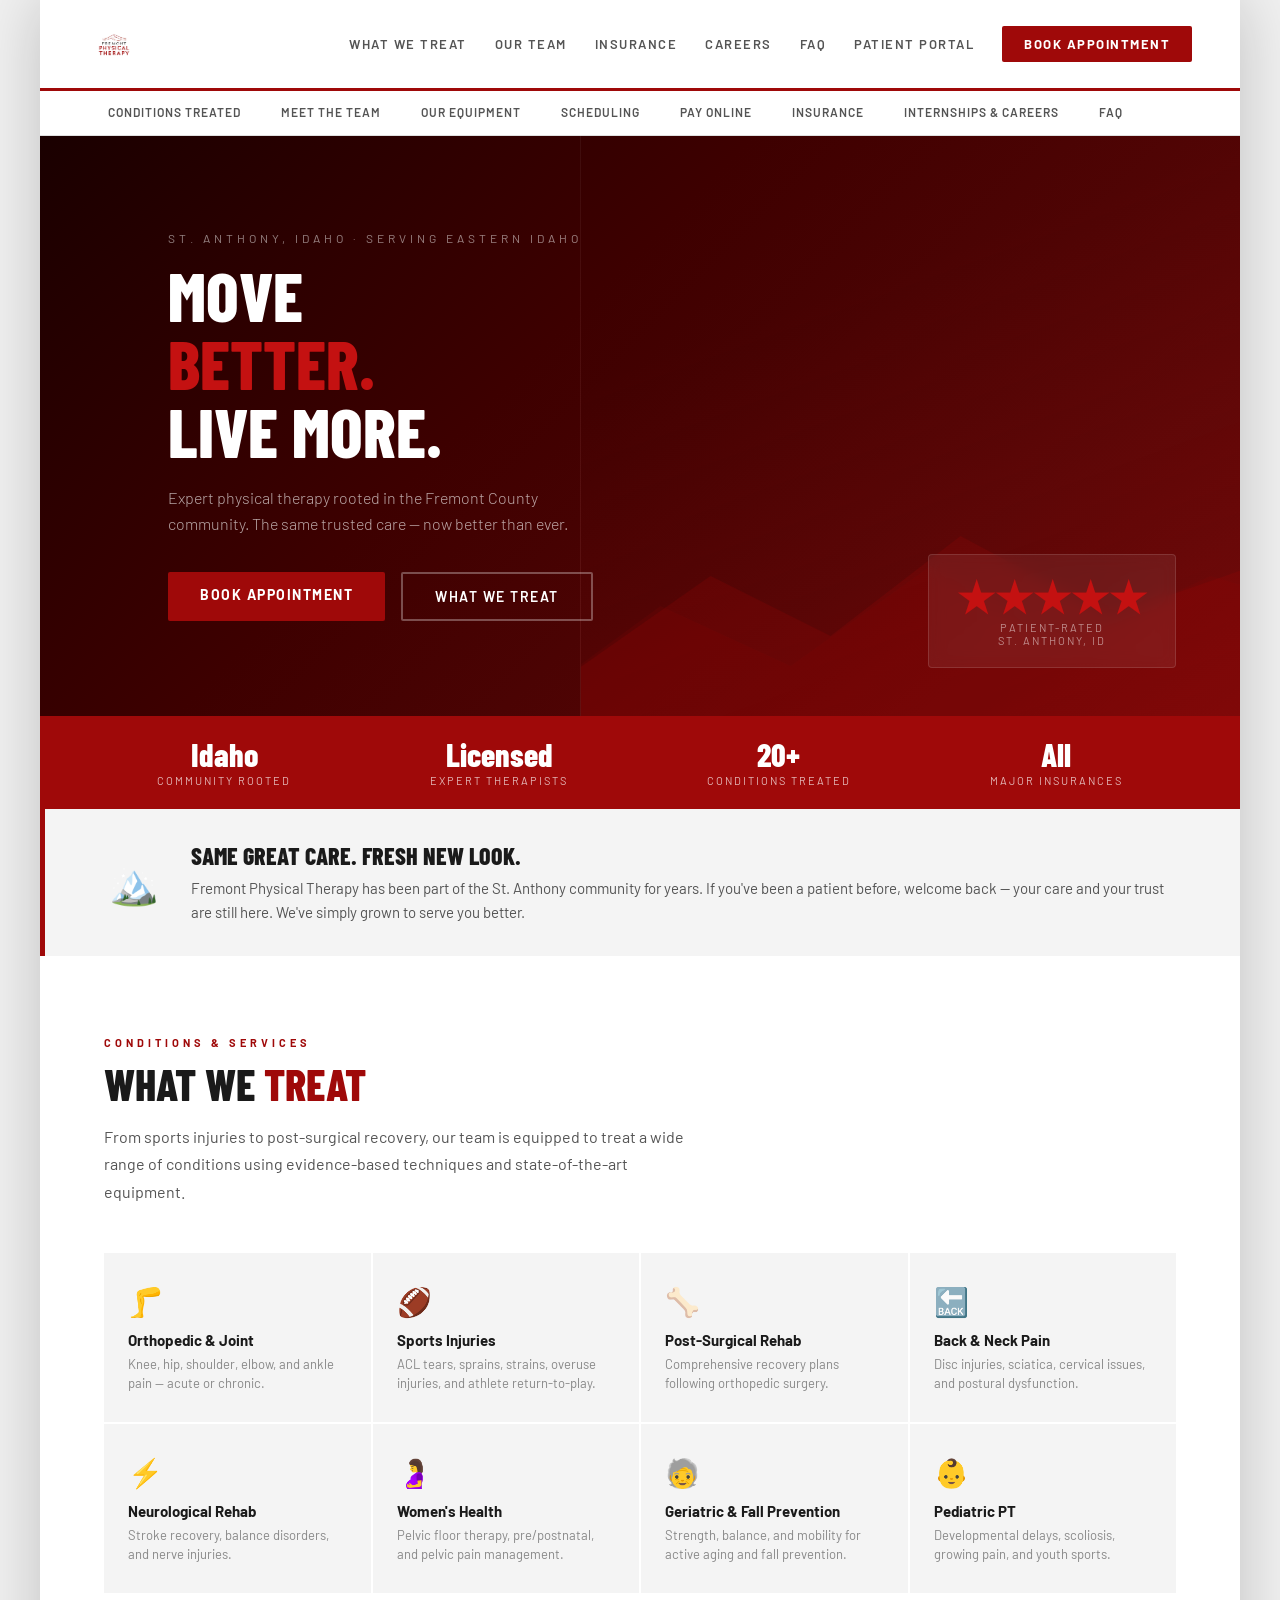
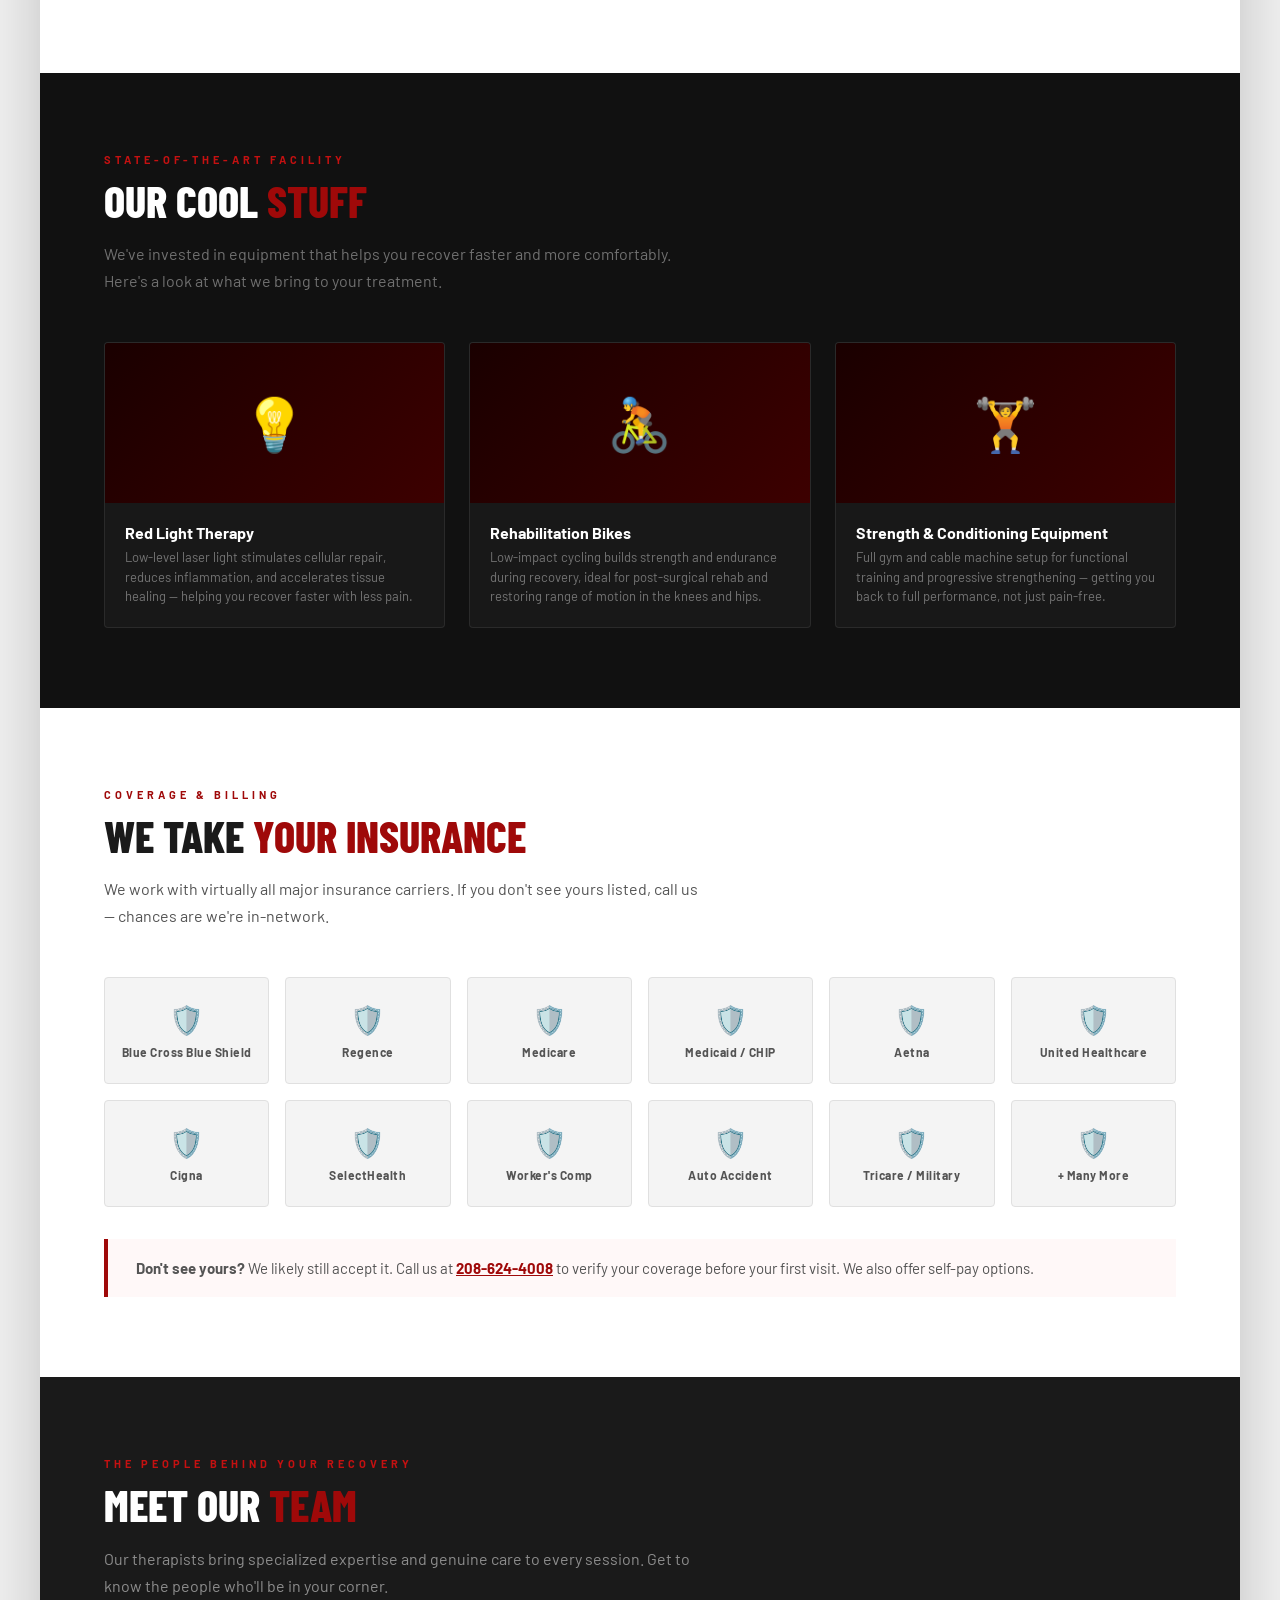
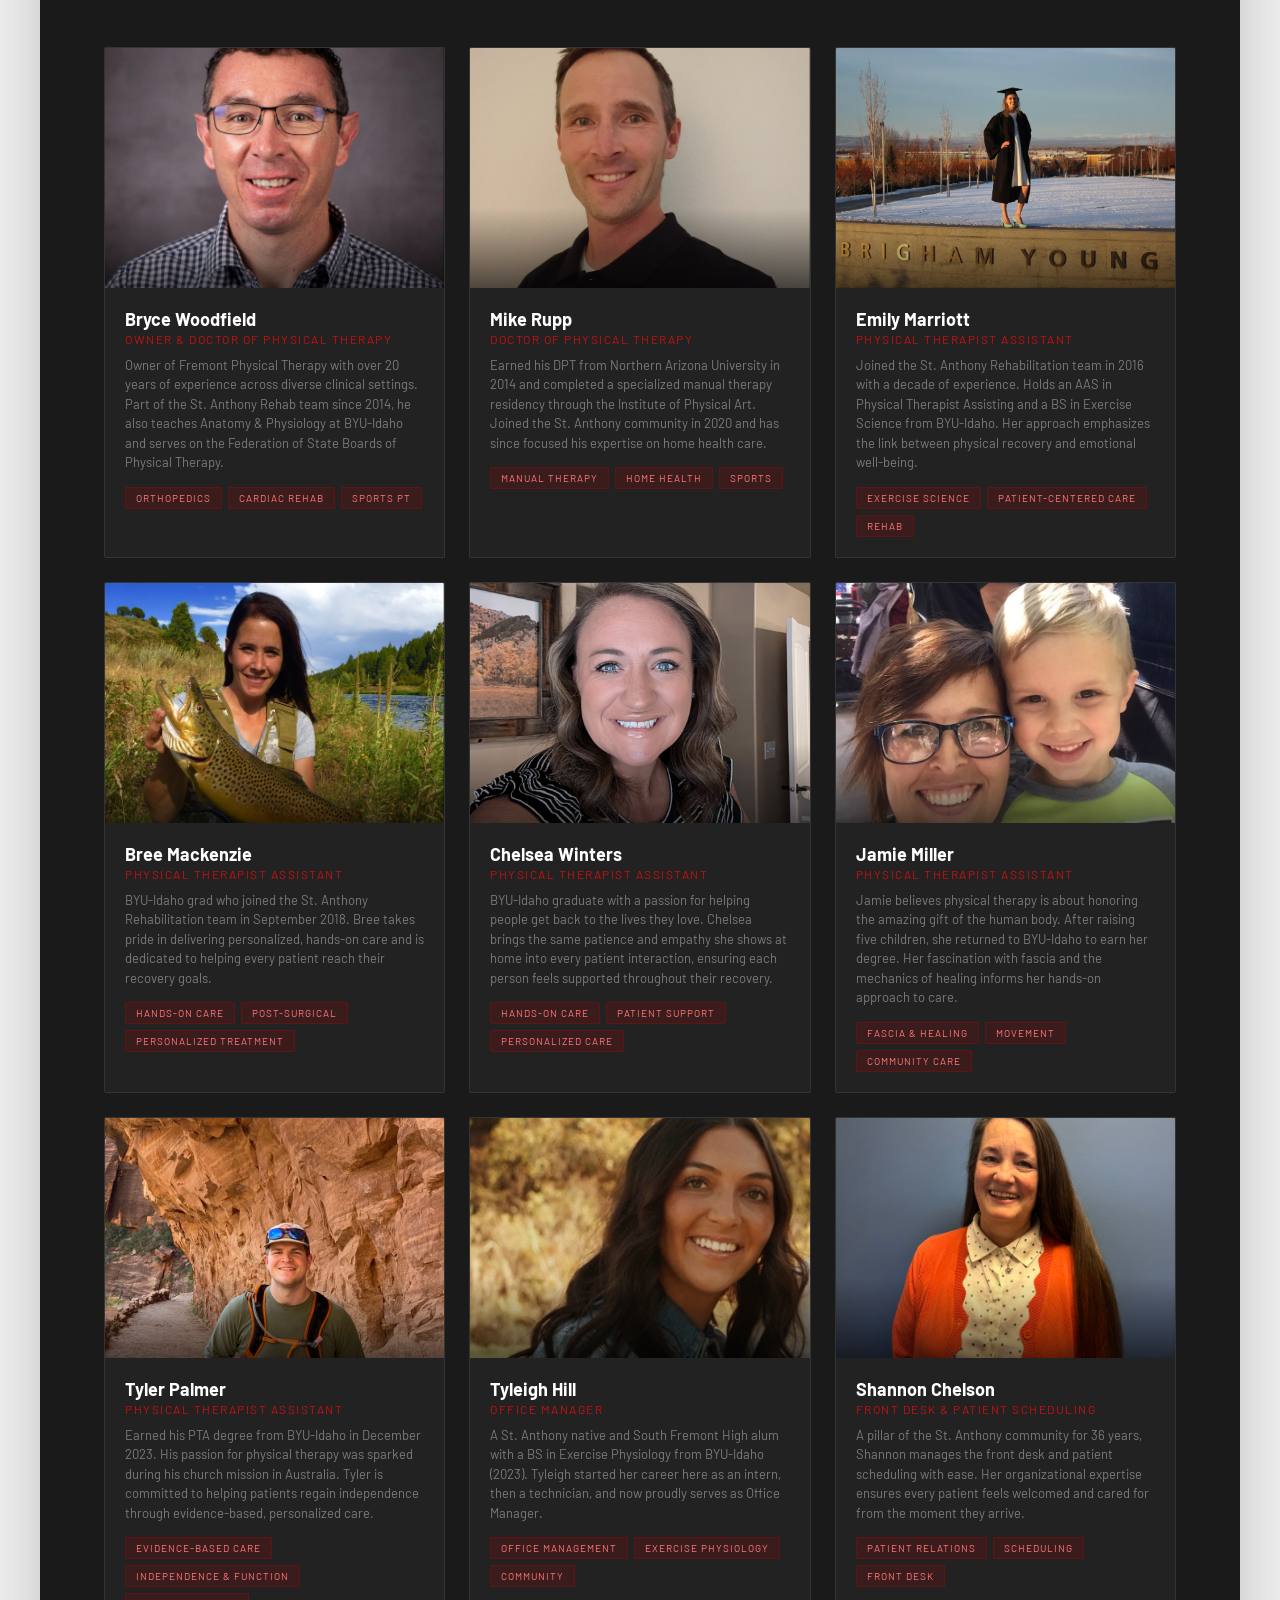
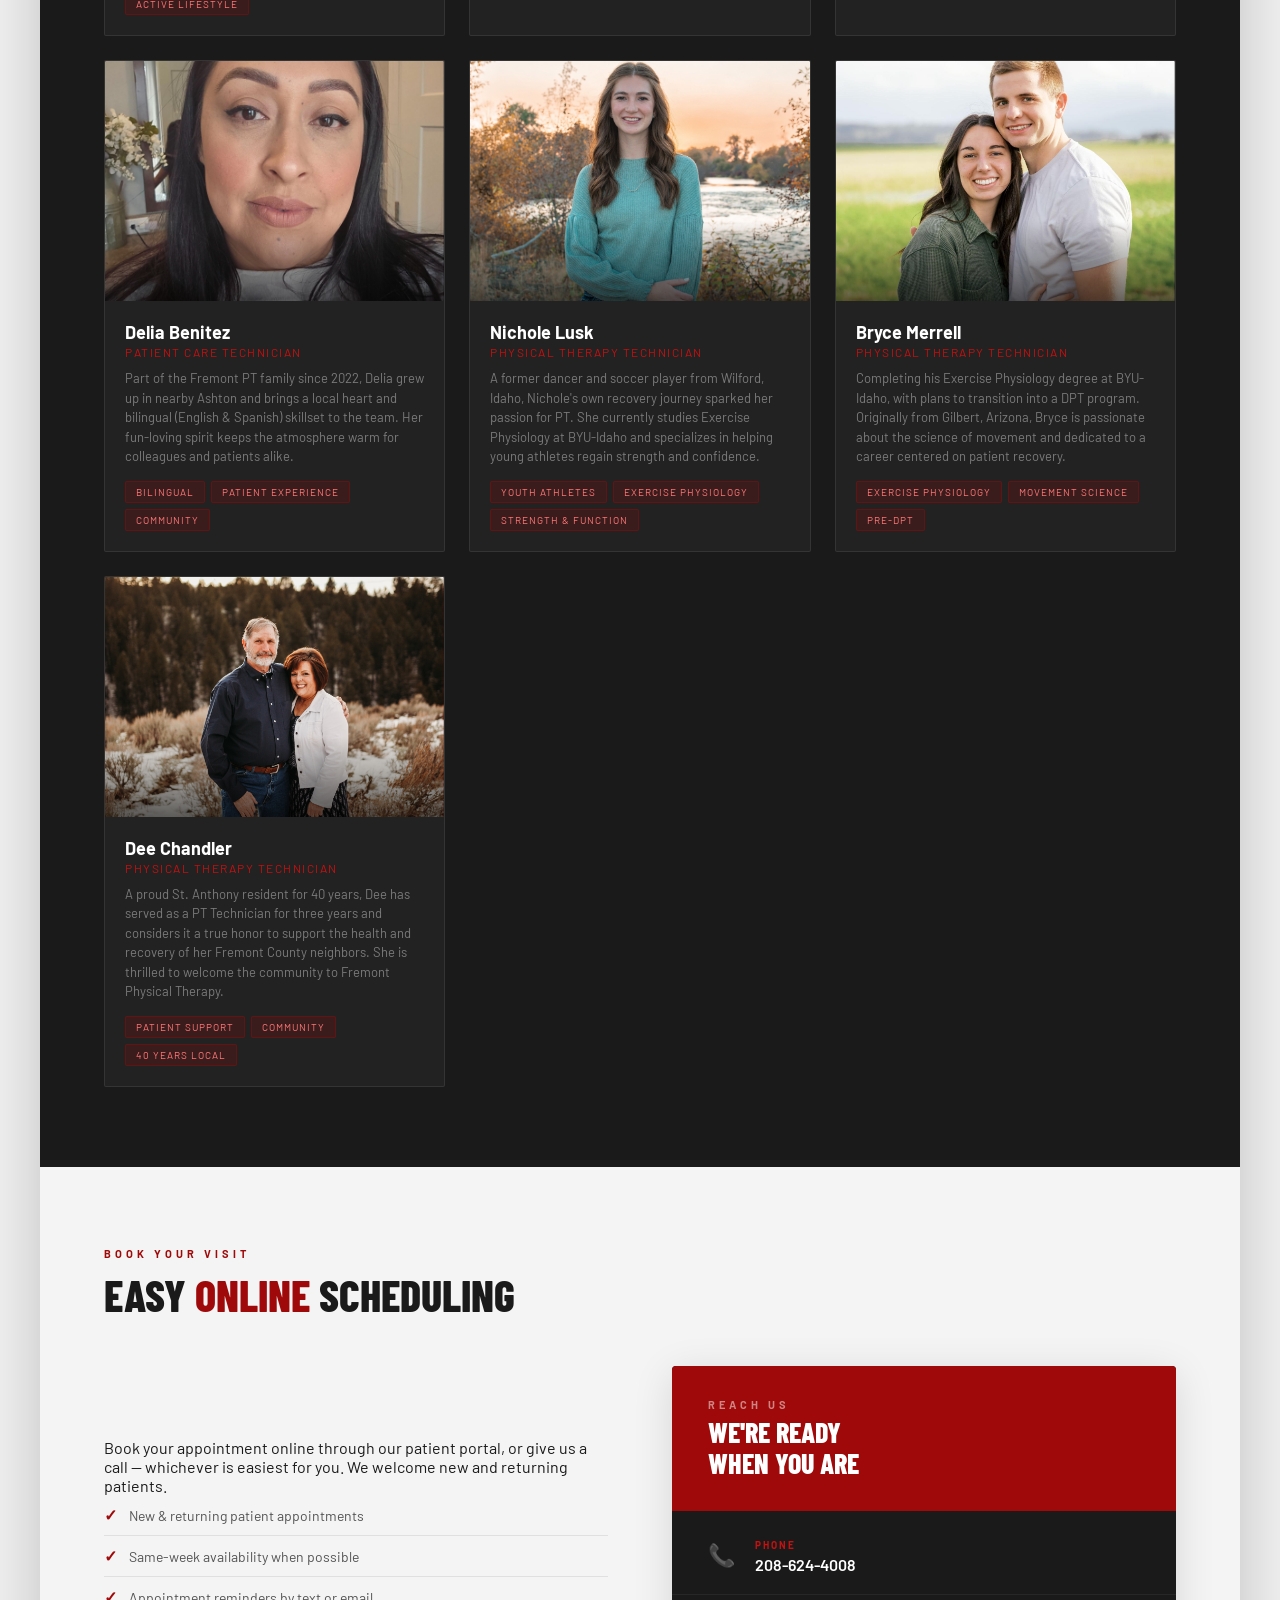
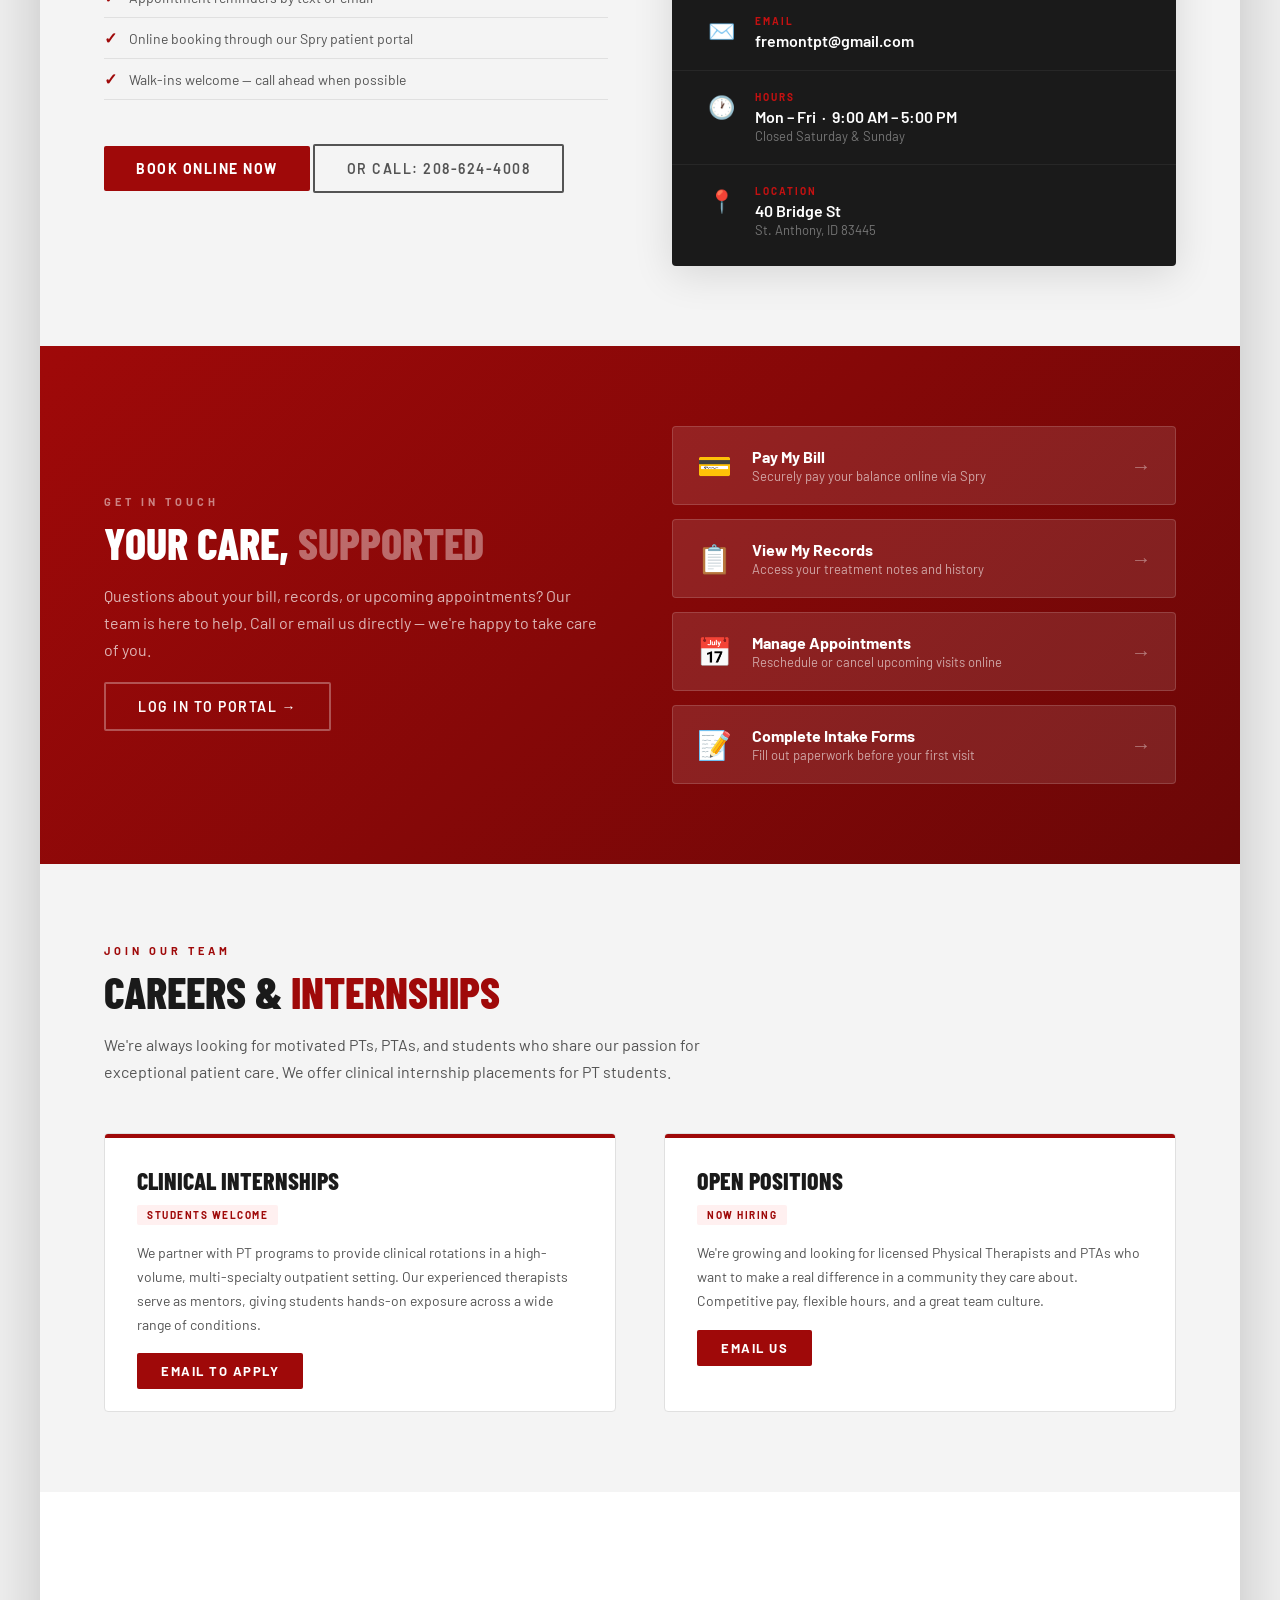
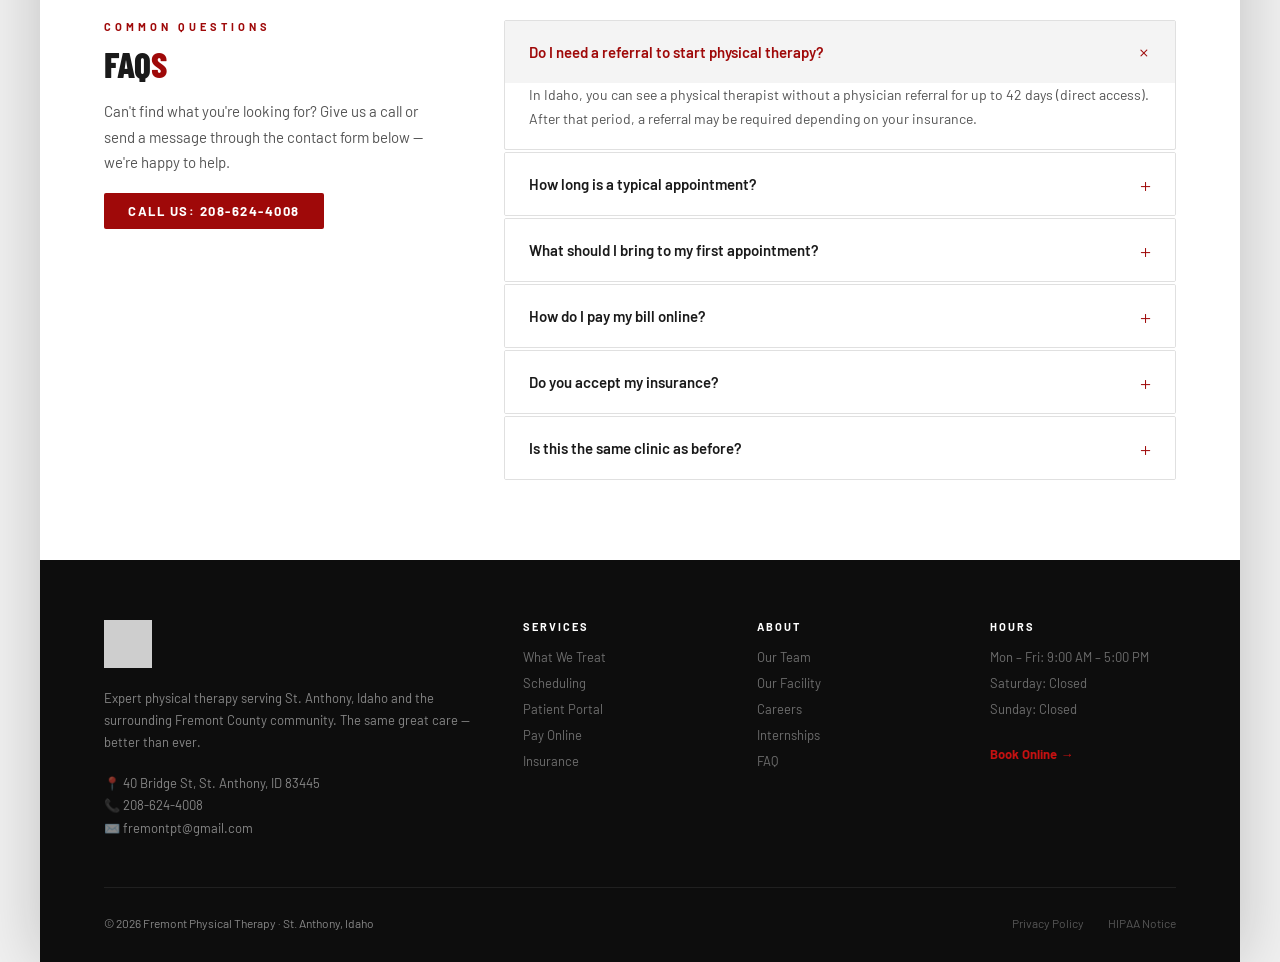
==== commit 9d34f4d3: "Add favicon, fix scheduling copy, fix footer links, add Privacy Policy and HIPAA Notice pages" ====
--- a/index.html
+++ b/index.html
@@ -4,746 +4,108 @@
 <meta charset="UTF-8">
 <meta name="viewport" content="width=device-width, initial-scale=1.0">
 <title>Fremont Physical Therapy – St. Anthony, Idaho</title>
-<style>
-  @import url('https://fonts.googleapis.com/css2?family=Barlow:ital,wght@0,300;0,400;0,600;0,700;0,800;1,300&family=Barlow+Condensed:wght@600;700;800&display=swap');
-
-  :root {
-    --red: #9F0909;
-    --red-light: #c41111;
-    --red-muted: #7a0707;
-    --gray: #545454;
-    --gray-light: #888;
-    --gray-pale: #f4f4f4;
-    --white: #ffffff;
-    --black: #1a1a1a;
-    --border: #e0e0e0;
-    --font: 'Barlow', sans-serif;
-    --font-cond: 'Barlow Condensed', sans-serif;
-  }
-
-  * { margin: 0; padding: 0; box-sizing: border-box; }
-  html { scroll-behavior: smooth; }
-  body { font-family: var(--font); color: var(--black); background: #f0f0f0; }
-
-
-  /* ── SITE WRAPPER ── */
-  .site { max-width: 1200px; margin: 0 auto; background: var(--white); box-shadow: 0 0 60px rgba(0,0,0,0.2); }
-
-  /* ── NAV ── */
-  nav {
-    display: flex;
-    align-items: center;
-    justify-content: space-between;
-    padding: 18px 48px;
-    background: var(--white);
-    border-bottom: 3px solid var(--red);
-    position: sticky;
-    top: 0;
-    z-index: 100;
-  }
-  .nav-logo { display: flex; align-items: center; gap: 12px; }
-  .nav-logo img { height: 52px; width: auto; }
-  .nav-links { display: flex; gap: 28px; align-items: center; }
-  .nav-links a {
-    text-decoration: none;
-    color: var(--gray);
-    font-size: 13px;
-    font-weight: 600;
-    letter-spacing: 1.5px;
-    text-transform: uppercase;
-    transition: color .2s;
-  }
-  .nav-links a:hover { color: var(--red); }
-  .nav-cta {
-    background: var(--red);
-    color: var(--white) !important;
-    padding: 10px 22px;
-    border-radius: 2px;
-    font-weight: 700 !important;
-  }
-  .nav-cta:hover { background: var(--red-light); color: var(--white) !important; }
-
-  /* ── HERO ── */
-  .hero {
-    position: relative;
-    height: 580px;
-    background: linear-gradient(135deg, #1a0000 0%, #3d0000 40%, #6b0a0a 100%);
-    display: flex;
-    align-items: center;
-    overflow: hidden;
-  }
-  .hero-mountain {
-    position: absolute;
-    right: 0; top: 0;
-    width: 55%;
-    height: 100%;
-    background: linear-gradient(160deg, transparent 30%, rgba(159,9,9,0.15) 100%);
-    border-left: 1px solid rgba(255,255,255,0.05);
-  }
-  .hero-mountain::before {
-    content: '';
-    position: absolute;
-    bottom: 0; left: 0; right: 0;
-    height: 200px;
-    background: url("data:image/svg+xml,%3Csvg xmlns='http://www.w3.org/2000/svg' viewBox='0 0 800 200'%3E%3Cpath d='M0 200 L200 60 L320 120 L450 20 L600 100 L800 30 L800 200Z' fill='rgba(159,9,9,0.2)'/%3E%3Cpath d='M0 200 L150 90 L280 150 L420 50 L550 130 L700 60 L800 90 L800 200Z' fill='rgba(159,9,9,0.1)'/%3E%3C/svg%3E") no-repeat bottom center;
-    background-size: cover;
-  }
-  .hero-content {
-    position: relative;
-    z-index: 2;
-    padding: 0 64px;
-    max-width: 600px;
-  }
-  .hero-eyebrow {
-    font-size: 12px;
-    letter-spacing: 4px;
-    text-transform: uppercase;
-    color: rgba(255,255,255,0.5);
-    margin-bottom: 16px;
-  }
-  .hero h1 {
-    font-family: var(--font-cond);
-    font-size: 68px;
-    font-weight: 800;
-    line-height: 1;
-    color: var(--white);
-    text-transform: uppercase;
-    margin-bottom: 8px;
-  }
-  .hero h1 span { color: var(--red-light); }
-  .hero-sub {
-    font-size: 16px;
-    color: rgba(255,255,255,0.65);
-    margin: 20px 0 36px;
-    font-weight: 300;
-    line-height: 1.6;
-    max-width: 420px;
-  }
-  .hero-btns { display: flex; gap: 16px; flex-wrap: wrap; }
-  .btn-primary {
-    background: var(--red);
-    color: var(--white);
-    padding: 14px 32px;
-    font-size: 14px;
-    font-weight: 700;
-    letter-spacing: 1.5px;
-    text-transform: uppercase;
-    text-decoration: none;
-    border-radius: 2px;
-    transition: background .2s;
-  }
-  .btn-primary:hover { background: var(--red-light); }
-  .btn-outline {
-    border: 2px solid rgba(255,255,255,0.3);
-    color: var(--white);
-    padding: 14px 32px;
-    font-size: 14px;
-    font-weight: 600;
-    letter-spacing: 1.5px;
-    text-transform: uppercase;
-    text-decoration: none;
-    border-radius: 2px;
-    transition: border-color .2s;
-  }
-  .btn-outline:hover { border-color: rgba(255,255,255,0.7); }
-  .hero-badge {
-    position: absolute;
-    right: 64px;
-    bottom: 48px;
-    background: rgba(255,255,255,0.07);
-    border: 1px solid rgba(255,255,255,0.12);
-    backdrop-filter: blur(8px);
-    padding: 20px 28px;
-    border-radius: 4px;
-    color: var(--white);
-    text-align: center;
-    z-index: 2;
-  }
-  .hero-badge .badge-num {
-    font-family: var(--font-cond);
-    font-size: 42px;
-    font-weight: 800;
-    color: var(--red-light);
-    line-height: 1;
-  }
-  .hero-badge .badge-label { font-size: 11px; letter-spacing: 2px; text-transform: uppercase; color: rgba(255,255,255,0.5); margin-top: 4px; }
-
-  /* ── QUICK STATS BAR ── */
-  .stats-bar {
-    background: var(--red);
-    display: flex;
-    justify-content: space-around;
-    padding: 22px 48px;
-  }
-  .stat-item { text-align: center; color: var(--white); }
-  .stat-item .stat-n { font-family: var(--font-cond); font-size: 32px; font-weight: 800; line-height: 1; }
-  .stat-item .stat-l { font-size: 11px; letter-spacing: 2px; text-transform: uppercase; opacity: .7; margin-top: 4px; }
-
-  /* ── SECTIONS ── */
-  section { padding: 80px 64px; }
-  .section-label {
-    font-size: 11px;
-    letter-spacing: 4px;
-    text-transform: uppercase;
-    color: var(--red);
-    font-weight: 700;
-    margin-bottom: 12px;
-  }
-  .section-title {
-    font-family: var(--font-cond);
-    font-size: 44px;
-    font-weight: 800;
-    text-transform: uppercase;
-    color: var(--black);
-    line-height: 1.05;
-    margin-bottom: 16px;
-  }
-  .section-title span { color: var(--red); }
-  .section-body { font-size: 16px; color: var(--gray); line-height: 1.7; max-width: 600px; }
-
-  /* ── CONTINUITY BANNER ── */
-  .continuity {
-    background: var(--gray-pale);
-    border-left: 5px solid var(--red);
-    padding: 32px 64px;
-    display: flex;
-    align-items: center;
-    gap: 32px;
-  }
-  .continuity-icon { font-size: 40px; flex-shrink: 0; }
-  .continuity h3 { font-family: var(--font-cond); font-size: 24px; font-weight: 800; text-transform: uppercase; margin-bottom: 6px; }
-  .continuity p { font-size: 15px; color: var(--gray); line-height: 1.6; }
-
-  /* ── WHAT WE TREAT ── */
-  .treat-section { background: var(--white); }
-  .treat-grid {
-    display: grid;
-    grid-template-columns: repeat(4, 1fr);
-    gap: 2px;
-    margin-top: 48px;
-  }
-  .treat-card {
-    background: var(--gray-pale);
-    padding: 28px 24px;
-    border-top: 3px solid transparent;
-    transition: all .25s;
-    cursor: default;
-  }
-  .treat-card:hover { border-color: var(--red); background: var(--white); transform: translateY(-3px); box-shadow: 0 8px 24px rgba(0,0,0,0.08); }
-  .treat-icon { font-size: 28px; margin-bottom: 12px; }
-  .treat-card h4 { font-weight: 700; font-size: 15px; margin-bottom: 6px; color: var(--black); }
-  .treat-card p { font-size: 13px; color: var(--gray-light); line-height: 1.5; }
-
-  /* ── TEAM ── */
-  .team-section { background: var(--black); }
-  .team-section .section-title { color: var(--white); }
-  .team-section .section-label { color: var(--red-light); }
-  .team-section .section-body { color: rgba(255,255,255,0.5); }
-  .team-grid {
-    display: grid;
-    grid-template-columns: repeat(3, 1fr);
-    gap: 24px;
-    margin-top: 48px;
-  }
-  .team-card {
-    background: rgba(255,255,255,0.04);
-    border: 1px solid rgba(255,255,255,0.08);
-    border-radius: 2px;
-    overflow: hidden;
-    transition: transform .25s;
-  }
-  .team-card:hover { transform: translateY(-4px); }
-  .team-photo {
-    height: 240px;
-    background: linear-gradient(135deg, #2a0000, #5a1010);
-    display: flex;
-    align-items: center;
-    justify-content: center;
-    font-size: 64px;
-    color: rgba(255,255,255,0.1);
-    font-weight: 800;
-    font-family: var(--font-cond);
-    position: relative;
-    overflow: hidden;
-  }
-  .team-photo img {
-    position: absolute;
-    top: 0; left: 0;
-    width: 100%;
-    height: 100%;
-    object-fit: cover;
-    object-position: center center;
-  }
-  .team-photo::after {
-    content: '';
-    position: absolute;
-    bottom: 0; left: 0; right: 0;
-    height: 80px;
-    background: linear-gradient(transparent, rgba(0,0,0,0.6));
-    z-index: 1;
-  }
-  .team-info { padding: 20px; }
-  .team-info h3 { font-weight: 700; font-size: 18px; color: var(--white); margin-bottom: 2px; }
-  .team-info .title { font-size: 12px; color: var(--red-light); letter-spacing: 1.5px; text-transform: uppercase; margin-bottom: 10px; }
-  .team-info .specialty { font-size: 13px; color: rgba(255,255,255,0.4); line-height: 1.5; }
-  .team-strength {
-    display: flex;
-    flex-wrap: wrap;
-    gap: 6px;
-    margin-top: 14px;
-  }
-  .strength-tag {
-    background: rgba(159,9,9,0.2);
-    border: 1px solid rgba(159,9,9,0.4);
-    color: #ff7777;
-    font-size: 10px;
-    letter-spacing: 1px;
-    text-transform: uppercase;
-    padding: 4px 10px;
-    border-radius: 2px;
-  }
-
-  /* ── SCHEDULING ── */
-  .schedule-section { background: var(--gray-pale); }
-  .schedule-row {
-    display: grid;
-    grid-template-columns: 1fr 1fr;
-    gap: 64px;
-    align-items: center;
-    margin-top: 48px;
-  }
-
-  .schedule-info { }
-  .schedule-info p { font-size: 16px; color: var(--gray); line-height: 1.7; margin-bottom: 24px; }
-  .schedule-features { list-style: none; margin-bottom: 32px; }
-  .schedule-features li {
-    padding: 10px 0;
-    border-bottom: 1px solid var(--border);
-    font-size: 14px;
-    color: var(--gray);
-    display: flex;
-    align-items: center;
-    gap: 12px;
-  }
-  .schedule-features li::before { content: '✓'; color: var(--red); font-weight: 700; font-size: 16px; }
-
-  /* ── PATIENT PORTAL ── */
-  .portal-section {
-    background: linear-gradient(135deg, #9F0909 0%, #6b0707 100%);
-    color: var(--white);
-    padding: 80px 64px;
-  }
-  .portal-row { display: grid; grid-template-columns: 1fr 1fr; gap: 64px; align-items: center; }
-  .portal-section .section-label { color: rgba(255,255,255,0.5); }
-  .portal-section .section-title { color: var(--white); }
-  .portal-section .section-title span { color: rgba(255,255,255,0.4); }
-  .portal-section .section-body { color: rgba(255,255,255,0.7); }
-  .portal-cards { display: flex; flex-direction: column; gap: 14px; margin-top: 0; }
-  .portal-card {
-    background: rgba(255,255,255,0.1);
-    border: 1px solid rgba(255,255,255,0.15);
-    border-radius: 4px;
-    padding: 20px 24px;
-    display: flex;
-    align-items: center;
-    gap: 20px;
-    cursor: pointer;
-    transition: background .2s;
-  }
-  .portal-card:hover { background: rgba(255,255,255,0.17); }
-  .portal-card-icon { font-size: 28px; flex-shrink: 0; }
-  .portal-card h4 { font-weight: 700; font-size: 16px; margin-bottom: 2px; }
-  .portal-card p { font-size: 13px; opacity: .6; }
-  .portal-card .arrow { margin-left: auto; opacity: .4; font-size: 20px; }
-
-  /* ── INSURANCES ── */
-  .insurance-section { background: var(--white); padding: 80px 64px; }
-  .ins-grid {
-    display: grid;
-    grid-template-columns: repeat(6, 1fr);
-    gap: 16px;
-    margin-top: 48px;
-  }
-  .ins-card {
-    background: var(--gray-pale);
-    border: 1px solid var(--border);
-    border-radius: 4px;
-    padding: 24px 16px;
-    text-align: center;
-    font-size: 12px;
-    font-weight: 700;
-    letter-spacing: .5px;
-    color: var(--gray);
-    transition: all .2s;
-  }
-  .ins-card:hover { border-color: var(--red); color: var(--red); background: #fff8f8; }
-  .ins-icon { font-size: 28px; margin-bottom: 8px; display: block; }
-  .ins-note {
-    margin-top: 32px;
-    padding: 20px 28px;
-    background: #fff8f8;
-    border-left: 4px solid var(--red);
-    font-size: 15px;
-    color: var(--gray);
-  }
-
-  /* ── CAREERS ── */
-  .careers-section { background: var(--gray-pale); padding: 80px 64px; }
-  .careers-row { display: grid; grid-template-columns: 1fr 1fr; gap: 48px; margin-top: 48px; }
-  .career-card {
-    background: var(--white);
-    border: 1px solid var(--border);
-    border-radius: 4px;
-    padding: 32px;
-    position: relative;
-    overflow: hidden;
-    transition: box-shadow .2s;
-  }
-  .career-card:hover { box-shadow: 0 8px 32px rgba(0,0,0,0.08); }
-  .career-card::before {
-    content: '';
-    position: absolute;
-    top: 0; left: 0; right: 0;
-    height: 4px;
-    background: var(--red);
-  }
-  .career-card h3 { font-family: var(--font-cond); font-size: 24px; font-weight: 800; text-transform: uppercase; margin-bottom: 8px; }
-  .career-tag {
-    display: inline-block;
-    background: #fff0f0;
-    color: var(--red);
-    font-size: 10px;
-    font-weight: 700;
-    letter-spacing: 1.5px;
-    text-transform: uppercase;
-    padding: 4px 10px;
-    border-radius: 2px;
-    margin-bottom: 16px;
-  }
-  .career-card p { font-size: 14px; color: var(--gray); line-height: 1.7; margin-bottom: 24px; }
-
-  /* ── FAQ ── */
-  .faq-section { background: var(--white); padding: 80px 64px; }
-  .faq-layout { display: grid; grid-template-columns: 1fr 2fr; gap: 64px; margin-top: 48px; }
-  .faq-sidebar p { font-size: 15px; color: var(--gray); line-height: 1.7; margin-bottom: 24px; }
-  .faq-list { display: flex; flex-direction: column; gap: 2px; }
-  .faq-item {
-    border: 1px solid var(--border);
-    border-radius: 2px;
-    overflow: hidden;
-  }
-  .faq-q {
-    padding: 18px 24px;
-    font-weight: 600;
-    font-size: 15px;
-    cursor: pointer;
-    display: flex;
-    justify-content: space-between;
-    align-items: center;
-    background: var(--white);
-    transition: background .2s;
-  }
-  .faq-q:hover { background: var(--gray-pale); }
-  .faq-q .faq-plus { font-size: 22px; color: var(--red); font-weight: 300; }
-  .faq-a {
-    padding: 0 24px 18px;
-    font-size: 14px;
-    color: var(--gray);
-    line-height: 1.7;
-    display: none;
-  }
-  .faq-item.open .faq-a { display: block; }
-  .faq-item.open .faq-q { background: var(--gray-pale); color: var(--red); }
-  .faq-item.open .faq-plus { transform: rotate(45deg); }
-
-  /* ── COOL EQUIPMENT ── */
-  .equipment-section { background: #111; padding: 80px 64px; }
-  .equipment-section .section-title { color: var(--white); }
-  .equipment-section .section-label { color: var(--red-light); }
-  .equipment-section .section-body { color: rgba(255,255,255,0.4); }
-  .equip-grid {
-    display: grid;
-    grid-template-columns: repeat(3, 1fr);
-    gap: 24px;
-    margin-top: 48px;
-  }
-  .equip-card {
-    border: 1px solid rgba(255,255,255,0.08);
-    border-radius: 4px;
-    overflow: hidden;
-    background: rgba(255,255,255,0.03);
-    transition: transform .25s;
-  }
-  .equip-card:hover { transform: scale(1.02); }
-  .equip-img {
-    height: 160px;
-    background: linear-gradient(135deg, #1a0000, #3d0000);
-    display: flex;
-    align-items: center;
-    justify-content: center;
-    font-size: 52px;
-  }
-  .equip-info { padding: 20px; }
-  .equip-info h4 { font-weight: 700; font-size: 16px; color: var(--white); margin-bottom: 6px; }
-  .equip-info p { font-size: 13px; color: rgba(255,255,255,0.4); line-height: 1.5; }
-
-  /* ── FOOTER ── */
-  footer {
-    background: #0d0d0d;
-    color: rgba(255,255,255,0.5);
-    padding: 60px 64px 32px;
-  }
-  .footer-top {
-    display: grid;
-    grid-template-columns: 2fr 1fr 1fr 1fr;
-    gap: 48px;
-    padding-bottom: 48px;
-    border-bottom: 1px solid rgba(255,255,255,0.08);
-  }
-  .footer-brand img { height: 48px; filter: brightness(0) invert(1); opacity: .8; margin-bottom: 16px; }
-  .footer-brand p { font-size: 13px; line-height: 1.7; }
-  .footer-col h5 {
-    color: var(--white);
-    font-size: 11px;
-    letter-spacing: 2px;
-    text-transform: uppercase;
-    font-weight: 700;
-    margin-bottom: 16px;
-  }
-  .footer-col a {
-    display: block;
-    color: rgba(255,255,255,0.4);
-    text-decoration: none;
-    font-size: 13px;
-    margin-bottom: 10px;
-    transition: color .2s;
-  }
-  .footer-col a:hover { color: var(--white); }
-  .footer-bottom {
-    padding-top: 28px;
-    display: flex;
-    justify-content: space-between;
-    font-size: 12px;
-    align-items: center;
-  }
-  .footer-bottom a { color: rgba(255,255,255,0.3); text-decoration: none; }
-
-
-  /* ── DIVIDER ── */
-  .divider { height: 1px; background: var(--border); }
-
-  /* ── SCROLL ANIMATIONS (subtle) ── */
-  .fade-up { opacity: 0; transform: translateY(24px); transition: opacity .5s ease, transform .5s ease; }
-  .fade-up.visible { opacity: 1; transform: none; }
-
-  /* ── SECTION NAV ── */
-  .section-nav {
-    background: var(--white);
-    border-bottom: 1px solid var(--border);
-    padding: 0 48px;
-    display: flex;
-    gap: 0;
-    overflow-x: auto;
-  }
-  .section-nav a {
-    display: block;
-    padding: 14px 20px;
-    font-size: 12px;
-    font-weight: 600;
-    letter-spacing: 1px;
-    text-transform: uppercase;
-    text-decoration: none;
-    color: var(--gray);
-    border-bottom: 2px solid transparent;
-    white-space: nowrap;
-    transition: all .2s;
-  }
-  .section-nav a:hover { color: var(--red); border-color: var(--red); }
-
-  /* ── CONTACT CARD ── */
-  .contact-card {
-    background: var(--black);
-    border-radius: 4px;
-    overflow: hidden;
-    box-shadow: 0 8px 40px rgba(0,0,0,0.12);
-  }
-  .contact-card-header {
-    background: var(--red);
-    padding: 32px 36px;
-  }
-  .contact-card-body {
-    padding: 8px 0;
-  }
-  .contact-row {
-    display: flex;
-    align-items: flex-start;
-    gap: 20px;
-    padding: 20px 36px;
-    border-bottom: 1px solid rgba(255,255,255,0.06);
-    text-decoration: none;
-    transition: background .2s;
-  }
-  .contact-row:last-child { border-bottom: none; }
-  a.contact-row:hover { background: rgba(255,255,255,0.04); }
-  .contact-icon { font-size: 22px; flex-shrink: 0; margin-top: 2px; }
-  .contact-label {
-    font-size: 10px;
-    letter-spacing: 2px;
-    text-transform: uppercase;
-    color: var(--red-light);
-    font-weight: 700;
-    margin-bottom: 4px;
-  }
-  .contact-value {
-    font-size: 16px;
-    font-weight: 600;
-    color: var(--white);
-  }
-  .contact-sub {
-    font-size: 13px;
-    color: rgba(255,255,255,0.4);
-    margin-top: 2px;
-  }
-
-  /* ── HAMBURGER BUTTON ── */
-  .nav-hamburger {
-    display: none;
-    flex-direction: column;
-    justify-content: center;
-    gap: 5px;
-    cursor: pointer;
-    background: none;
-    border: none;
-    padding: 4px;
-  }
-  .nav-hamburger span {
-    display: block;
-    width: 26px;
-    height: 2px;
-    background: var(--black);
-    border-radius: 2px;
-    transition: all .3s;
-  }
-  .nav-hamburger.open span:nth-child(1) { transform: translateY(7px) rotate(45deg); }
-  .nav-hamburger.open span:nth-child(2) { opacity: 0; }
-  .nav-hamburger.open span:nth-child(3) { transform: translateY(-7px) rotate(-45deg); }
-
-  /* ══════════════════════════════════
-     RESPONSIVE — TABLET (≤ 900px)
-  ══════════════════════════════════ */
-  @media (max-width: 900px) {
-    nav { padding: 16px 28px; flex-wrap: wrap; }
-    .nav-hamburger { display: flex; }
-    .nav-links {
-      display: none;
-      flex-direction: column;
-      width: 100%;
-      padding: 12px 0 4px;
-      border-top: 1px solid var(--border);
-      margin-top: 14px;
-      gap: 0;
+
+<!-- SEO Meta -->
+<meta name="description" content="Fremont Physical Therapy in St. Anthony, Idaho. Expert physical therapy for sports injuries, post-surgical recovery, orthopedics, and more. Serving Fremont County and Eastern Idaho. Call 208-624-4008.">
+<meta name="keywords" content="physical therapy St Anthony Idaho, PT Fremont County, sports injury rehab Idaho, physical therapist eastern Idaho, orthopedic rehab Idaho Falls area, post surgical recovery Idaho">
+<meta name="robots" content="index, follow">
+<link rel="canonical" href="https://fremontpt.vercel.app/">
+
+<!-- Open Graph (social sharing + AI crawlers) -->
+<meta property="og:type" content="website">
+<meta property="og:title" content="Fremont Physical Therapy – St. Anthony, Idaho">
+<meta property="og:description" content="Expert physical therapy rooted in the Fremont County community. Sports injuries, post-surgical rehab, orthopedics, and more. Call 208-624-4008.">
+<meta property="og:url" content="https://fremontpt.vercel.app/">
+<meta property="og:image" content="https://fremontpt.vercel.app/images/fremontptlogo.png">
+<meta property="og:locale" content="en_US">
+<meta property="og:site_name" content="Fremont Physical Therapy">
+
+<!-- Schema.org structured data (LocalBusiness + MedicalClinic) -->
+<script type="application/ld+json">
+{
+  "@context": "https://schema.org",
+  "@type": ["MedicalBusiness", "LocalBusiness"],
+  "name": "Fremont Physical Therapy",
+  "description": "Expert physical therapy clinic serving St. Anthony, Idaho and Fremont County. Specializing in sports injury rehabilitation, post-surgical recovery, orthopedics, cardiac rehabilitation, and more. Bilingual staff available.",
+  "url": "https://fremontpt.vercel.app/",
+  "logo": "https://fremontpt.vercel.app/images/fremontptlogo.png",
+  "image": "https://fremontpt.vercel.app/images/fremontptlogo.png",
+  "telephone": "+1-208-624-4008",
+  "email": "fremontpt@gmail.com",
+  "address": {
+    "@type": "PostalAddress",
+    "streetAddress": "40 Bridge St",
+    "addressLocality": "St. Anthony",
+    "addressRegion": "ID",
+    "postalCode": "83445",
+    "addressCountry": "US"
+  },
+  "geo": {
+    "@type": "GeoCoordinates",
+    "latitude": 43.9691,
+    "longitude": -111.6827
+  },
+  "openingHoursSpecification": [
+    {
+      "@type": "OpeningHoursSpecification",
+      "dayOfWeek": ["Monday","Tuesday","Wednesday","Thursday","Friday"],
+      "opens": "09:00",
+      "closes": "17:00"
     }
-    .nav-links.open { display: flex; }
-    .nav-links a {
-      padding: 13px 4px;
-      border-bottom: 1px solid var(--border);
-      font-size: 14px;
-      letter-spacing: 1px;
-    }
-    .nav-cta {
-      display: block;
-      text-align: center;
-      margin: 12px 0 4px;
-      padding: 13px !important;
-      border-radius: 2px;
-    }
-
-    .hero { height: auto; min-height: 460px; padding: 64px 32px 48px; }
-    .hero-mountain { display: none; }
-    .hero-content { padding: 0; max-width: 100%; }
-    .hero h1 { font-size: 54px; }
-    .hero-badge { display: none; }
-
-    .stats-bar { display: grid; grid-template-columns: 1fr 1fr; padding: 20px 32px; gap: 20px; }
-
-    .continuity { padding: 28px 32px; }
-
-    section { padding: 64px 32px; }
-    .portal-section { padding: 64px 32px; }
-    .insurance-section { padding: 64px 32px; }
-    .careers-section { padding: 64px 32px; }
-    .faq-section { padding: 64px 32px; }
-    .equipment-section { padding: 64px 32px; }
-
-    .section-title { font-size: 38px; }
-
-    .treat-grid { grid-template-columns: repeat(2, 1fr); }
-
-    .team-grid { grid-template-columns: repeat(2, 1fr); }
-
-    .schedule-row { grid-template-columns: 1fr; gap: 36px; }
-
-    .portal-row { grid-template-columns: 1fr; gap: 36px; }
-
-    .ins-grid { grid-template-columns: repeat(3, 1fr); }
-
-    .careers-row { grid-template-columns: 1fr; gap: 24px; }
-
-    .faq-layout { grid-template-columns: 1fr; gap: 36px; }
-
-    .equip-grid { grid-template-columns: repeat(2, 1fr); }
-
-    footer { padding: 48px 32px 28px; }
-    .footer-top { grid-template-columns: 1fr 1fr; gap: 36px; }
-    .footer-brand { grid-column: 1 / -1; }
-    .footer-bottom { flex-direction: column; gap: 12px; text-align: center; }
-  }
-
-  /* ══════════════════════════════════
-     RESPONSIVE — MOBILE (≤ 540px)
-  ══════════════════════════════════ */
-  @media (max-width: 540px) {
-    nav { padding: 14px 20px; }
-
-    .section-nav { padding: 0 20px; }
-
-    .hero { padding: 52px 20px 40px; min-height: 0; }
-    .hero h1 { font-size: 42px; }
-    .hero-sub { font-size: 14px; }
-    .hero-btns { flex-direction: column; gap: 12px; }
-    .btn-primary, .btn-outline { text-align: center; }
-
-    .stats-bar { padding: 16px 20px; gap: 14px; }
-    .stat-item .stat-n { font-size: 24px; }
-
-    .continuity { padding: 24px 20px; flex-direction: column; gap: 12px; }
-    .continuity-icon { font-size: 32px; }
-    .continuity h3 { font-size: 20px; }
-
-    section { padding: 52px 20px; }
-    .portal-section { padding: 52px 20px; }
-    .insurance-section { padding: 52px 20px; }
-    .careers-section { padding: 52px 20px; }
-    .faq-section { padding: 52px 20px; }
-    .equipment-section { padding: 52px 20px; }
-
-    .section-title { font-size: 32px; }
-
-    .treat-grid { grid-template-columns: 1fr; gap: 2px; }
-
-    .team-grid { grid-template-columns: 1fr; }
-
-    .ins-grid { grid-template-columns: repeat(2, 1fr); }
-
-    .equip-grid { grid-template-columns: 1fr; }
-
-    footer { padding: 40px 20px 20px; }
-    .footer-top { grid-template-columns: 1fr; gap: 28px; }
-
-.faq-layout { gap: 24px; }
-    .section-title[style] { font-size: 28px !important; }
-  }
-</style>
+  ],
+  "medicalSpecialty": [
+    "Physical Therapy",
+    "Orthopedic Surgery",
+    "Sports Medicine",
+    "Cardiac Rehabilitation"
+  ],
+  "areaServed": [
+    "St. Anthony, Idaho",
+    "Fremont County, Idaho",
+    "Eastern Idaho",
+    "Ashton, Idaho",
+    "Rexburg, Idaho"
+  ],
+  "priceRange": "$$",
+  "paymentAccepted": "Insurance, Self-Pay",
+  "currenciesAccepted": "USD",
+  "hasMap": "https://maps.google.com/?q=40+Bridge+St+St+Anthony+ID+83445",
+  "sameAs": [
+    "https://github.com/devhuntr/fremontpt"
+  ],
+  "founder": {
+    "@type": "Person",
+    "name": "Bryce Woodfield",
+    "jobTitle": "Doctor of Physical Therapy",
+    "description": "Owner of Fremont Physical Therapy with over 20 years of experience. Specializes in Orthopedics and Cardiac Rehabilitation."
+  },
+  "employee": [
+    { "@type": "Person", "name": "Bryce Woodfield", "jobTitle": "Owner, Doctor of Physical Therapy" },
+    { "@type": "Person", "name": "Mike Rupp", "jobTitle": "Doctor of Physical Therapy" },
+    { "@type": "Person", "name": "Emily Marriott", "jobTitle": "Physical Therapist Assistant" },
+    { "@type": "Person", "name": "Bree Mackenzie", "jobTitle": "Physical Therapist Assistant" },
+    { "@type": "Person", "name": "Chelsea Winters", "jobTitle": "Physical Therapist Assistant" },
+    { "@type": "Person", "name": "Jamie Miller", "jobTitle": "Physical Therapist Assistant" },
+    { "@type": "Person", "name": "Tyler Palmer", "jobTitle": "Physical Therapist Assistant" },
+    { "@type": "Person", "name": "Tyleigh Hill", "jobTitle": "Office Manager" }
+  ],
+  "availableService": [
+    { "@type": "MedicalTherapy", "name": "Sports Injury Rehabilitation" },
+    { "@type": "MedicalTherapy", "name": "Post-Surgical Recovery" },
+    { "@type": "MedicalTherapy", "name": "Orthopedic Physical Therapy" },
+    { "@type": "MedicalTherapy", "name": "Cardiac Rehabilitation" },
+    { "@type": "MedicalTherapy", "name": "Neurological Rehabilitation" },
+    { "@type": "MedicalTherapy", "name": "Pediatric Physical Therapy" },
+    { "@type": "MedicalTherapy", "name": "Geriatric Physical Therapy" },
+    { "@type": "MedicalTherapy", "name": "Women's Health & Pelvic Floor Therapy" },
+    { "@type": "MedicalTherapy", "name": "Back and Neck Pain Treatment" },
+    { "@type": "MedicalTherapy", "name": "Red Light Therapy" }
+  ]
+}
+</script>
+
+<link rel="icon" type="image/png" href="./images/fremontptlogo.png">
+<link rel="stylesheet" href="styles.css">
 </head>
 <body>
 
@@ -1181,13 +543,13 @@
     <div class="section-title">Easy <span>Online</span> Scheduling</div>
     <div class="schedule-row">
       <div>
-        <p>Choose a date and time that works for you — no phone call required. New and returning patients can book directly through our scheduling system.</p>
+        <p>Book your appointment online through our patient portal, or give us a call — whichever is easiest for you. We welcome new and returning patients.</p>
         <ul class="schedule-features">
           <li>New & returning patient appointments</li>
           <li>Same-week availability when possible</li>
           <li>Appointment reminders by text or email</li>
-          <li>Links directly to your EMR patient chart</li>
-          <li>Telehealth options available</li>
+          <li>Online booking through our Spry patient portal</li>
+          <li>Walk-ins welcome — call ahead when possible</li>
         </ul>
         <a href="https://fremontptllc.patient.sprypt.com/clinics" target="_blank" class="btn-primary">Book Online Now</a>
         <a href="tel:2086244008" class="btn-outline" style="display:inline-block; margin-top:12px; border-color:var(--gray); color:var(--gray);">Or Call: 208-624-4008</a>
@@ -1349,25 +711,25 @@
       </div>
       <div class="footer-col">
         <h5>Services</h5>
-        <a href="#">What We Treat</a>
-        <a href="#">Scheduling</a>
+        <a href="#treat">What We Treat</a>
+        <a href="#schedule">Scheduling</a>
         <a href="https://fremontptllc.patient.sprypt.com/clinics" target="_blank">Patient Portal</a>
         <a href="https://fremontptllc.patient.sprypt.com/clinics" target="_blank">Pay Online</a>
-        <a href="#">Insurance</a>
+        <a href="#insurance">Insurance</a>
       </div>
       <div class="footer-col">
         <h5>About</h5>
-        <a href="#">Our Team</a>
-        <a href="#">Our Facility</a>
-        <a href="#">Careers</a>
-        <a href="#">Internships</a>
-        <a href="#">FAQ</a>
+        <a href="#team">Our Team</a>
+        <a href="#equipment">Our Facility</a>
+        <a href="#careers">Careers</a>
+        <a href="#careers">Internships</a>
+        <a href="#faq">FAQ</a>
       </div>
       <div class="footer-col">
         <h5>Hours</h5>
-        <a href="#">Mon – Fri: 9:00 AM – 5:00 PM</a>
-        <a href="#">Saturday: Closed</a>
-        <a href="#">Sunday: Closed</a>
+        <a>Mon – Fri: 9:00 AM – 5:00 PM</a>
+        <a>Saturday: Closed</a>
+        <a>Sunday: Closed</a>
         <br>
         <a href="https://fremontptllc.patient.sprypt.com/clinics" target="_blank" style="color:var(--red-light); font-weight:700;">Book Online →</a>
       </div>
@@ -1375,41 +737,14 @@
     <div class="footer-bottom">
       <div>© 2026 Fremont Physical Therapy · St. Anthony, Idaho</div>
       <div style="display:flex;gap:24px;">
-        <a href="#">Privacy Policy</a>
-        <a href="#">HIPAA Notice</a>
-        <a href="#">Accessibility</a>
+        <a href="./privacy.html">Privacy Policy</a>
+        <a href="./hipaa.html">HIPAA Notice</a>
       </div>
     </div>
   </footer>
 
 </div>
 
-<script>
-  function toggleFaq(el) {
-    const item = el.parentElement;
-    const isOpen = item.classList.contains('open');
-    document.querySelectorAll('.faq-item').forEach(i => i.classList.remove('open'));
-    if (!isOpen) item.classList.add('open');
-  }
-
-  function toggleNav(btn) {
-    btn.classList.toggle('open');
-    btn.nextElementSibling.classList.toggle('open');
-  }
-
-  // Close mobile nav when a link is tapped
-  document.querySelectorAll('.nav-links a').forEach(a => {
-    a.addEventListener('click', () => {
-      document.querySelector('.nav-links').classList.remove('open');
-      document.querySelector('.nav-hamburger').classList.remove('open');
-    });
-  });
-
-  // Scroll animations
-  const observer = new IntersectionObserver((entries) => {
-    entries.forEach(e => { if (e.isIntersecting) e.target.classList.add('visible'); });
-  }, { threshold: 0.1 });
-  document.querySelectorAll('.fade-up').forEach(el => observer.observe(el));
-</script>
+<script src="script.js"></script>
 </body>
 </html>
--- a/styles.css
+++ b/styles.css
@@ -0,0 +1,722 @@
+@import url('https://fonts.googleapis.com/css2?family=Barlow:ital,wght@0,300;0,400;0,600;0,700;0,800;1,300&family=Barlow+Condensed:wght@600;700;800&display=swap');
+
+:root {
+  --red: #9F0909;
+  --red-light: #c41111;
+  --red-muted: #7a0707;
+  --gray: #545454;
+  --gray-light: #888;
+  --gray-pale: #f4f4f4;
+  --white: #ffffff;
+  --black: #1a1a1a;
+  --border: #e0e0e0;
+  --font: 'Barlow', sans-serif;
+  --font-cond: 'Barlow Condensed', sans-serif;
+}
+
+* { margin: 0; padding: 0; box-sizing: border-box; }
+html { scroll-behavior: smooth; }
+body { font-family: var(--font); color: var(--black); background: #f0f0f0; }
+
+/* ── SITE WRAPPER ── */
+.site { max-width: 1200px; margin: 0 auto; background: var(--white); box-shadow: 0 0 60px rgba(0,0,0,0.2); }
+
+/* ── NAV ── */
+nav {
+  display: flex;
+  align-items: center;
+  justify-content: space-between;
+  padding: 18px 48px;
+  background: var(--white);
+  border-bottom: 3px solid var(--red);
+  position: sticky;
+  top: 0;
+  z-index: 100;
+}
+.nav-logo { display: flex; align-items: center; gap: 12px; }
+.nav-logo img { height: 52px; width: auto; }
+.nav-links { display: flex; gap: 28px; align-items: center; }
+.nav-links a {
+  text-decoration: none;
+  color: var(--gray);
+  font-size: 13px;
+  font-weight: 600;
+  letter-spacing: 1.5px;
+  text-transform: uppercase;
+  transition: color .2s;
+}
+.nav-links a:hover { color: var(--red); }
+.nav-cta {
+  background: var(--red);
+  color: var(--white) !important;
+  padding: 10px 22px;
+  border-radius: 2px;
+  font-weight: 700 !important;
+}
+.nav-cta:hover { background: var(--red-light); color: var(--white) !important; }
+
+/* ── HERO ── */
+.hero {
+  position: relative;
+  height: 580px;
+  background: linear-gradient(135deg, #1a0000 0%, #3d0000 40%, #6b0a0a 100%);
+  display: flex;
+  align-items: center;
+  overflow: hidden;
+}
+.hero-mountain {
+  position: absolute;
+  right: 0; top: 0;
+  width: 55%;
+  height: 100%;
+  background: linear-gradient(160deg, transparent 30%, rgba(159,9,9,0.15) 100%);
+  border-left: 1px solid rgba(255,255,255,0.05);
+}
+.hero-mountain::before {
+  content: '';
+  position: absolute;
+  bottom: 0; left: 0; right: 0;
+  height: 200px;
+  background: url("data:image/svg+xml,%3Csvg xmlns='http://www.w3.org/2000/svg' viewBox='0 0 800 200'%3E%3Cpath d='M0 200 L200 60 L320 120 L450 20 L600 100 L800 30 L800 200Z' fill='rgba(159,9,9,0.2)'/%3E%3Cpath d='M0 200 L150 90 L280 150 L420 50 L550 130 L700 60 L800 90 L800 200Z' fill='rgba(159,9,9,0.1)'/%3E%3C/svg%3E") no-repeat bottom center;
+  background-size: cover;
+}
+.hero-content {
+  position: relative;
+  z-index: 2;
+  padding: 0 64px;
+  max-width: 600px;
+}
+.hero-eyebrow {
+  font-size: 12px;
+  letter-spacing: 4px;
+  text-transform: uppercase;
+  color: rgba(255,255,255,0.5);
+  margin-bottom: 16px;
+}
+.hero h1 {
+  font-family: var(--font-cond);
+  font-size: 68px;
+  font-weight: 800;
+  line-height: 1;
+  color: var(--white);
+  text-transform: uppercase;
+  margin-bottom: 8px;
+}
+.hero h1 span { color: var(--red-light); }
+.hero-sub {
+  font-size: 16px;
+  color: rgba(255,255,255,0.65);
+  margin: 20px 0 36px;
+  font-weight: 300;
+  line-height: 1.6;
+  max-width: 420px;
+}
+.hero-btns { display: flex; gap: 16px; flex-wrap: wrap; }
+.btn-primary {
+  background: var(--red);
+  color: var(--white);
+  padding: 14px 32px;
+  font-size: 14px;
+  font-weight: 700;
+  letter-spacing: 1.5px;
+  text-transform: uppercase;
+  text-decoration: none;
+  border-radius: 2px;
+  transition: background .2s;
+}
+.btn-primary:hover { background: var(--red-light); }
+.btn-outline {
+  border: 2px solid rgba(255,255,255,0.3);
+  color: var(--white);
+  padding: 14px 32px;
+  font-size: 14px;
+  font-weight: 600;
+  letter-spacing: 1.5px;
+  text-transform: uppercase;
+  text-decoration: none;
+  border-radius: 2px;
+  transition: border-color .2s;
+}
+.btn-outline:hover { border-color: rgba(255,255,255,0.7); }
+.hero-badge {
+  position: absolute;
+  right: 64px;
+  bottom: 48px;
+  background: rgba(255,255,255,0.07);
+  border: 1px solid rgba(255,255,255,0.12);
+  backdrop-filter: blur(8px);
+  padding: 20px 28px;
+  border-radius: 4px;
+  color: var(--white);
+  text-align: center;
+  z-index: 2;
+}
+.hero-badge .badge-num {
+  font-family: var(--font-cond);
+  font-size: 42px;
+  font-weight: 800;
+  color: var(--red-light);
+  line-height: 1;
+}
+.hero-badge .badge-label { font-size: 11px; letter-spacing: 2px; text-transform: uppercase; color: rgba(255,255,255,0.5); margin-top: 4px; }
+
+/* ── QUICK STATS BAR ── */
+.stats-bar {
+  background: var(--red);
+  display: flex;
+  justify-content: space-around;
+  padding: 22px 48px;
+}
+.stat-item { text-align: center; color: var(--white); }
+.stat-item .stat-n { font-family: var(--font-cond); font-size: 32px; font-weight: 800; line-height: 1; }
+.stat-item .stat-l { font-size: 11px; letter-spacing: 2px; text-transform: uppercase; opacity: .7; margin-top: 4px; }
+
+/* ── SECTIONS ── */
+section { padding: 80px 64px; }
+.section-label {
+  font-size: 11px;
+  letter-spacing: 4px;
+  text-transform: uppercase;
+  color: var(--red);
+  font-weight: 700;
+  margin-bottom: 12px;
+}
+.section-title {
+  font-family: var(--font-cond);
+  font-size: 44px;
+  font-weight: 800;
+  text-transform: uppercase;
+  color: var(--black);
+  line-height: 1.05;
+  margin-bottom: 16px;
+}
+.section-title span { color: var(--red); }
+.section-body { font-size: 16px; color: var(--gray); line-height: 1.7; max-width: 600px; }
+
+/* ── CONTINUITY BANNER ── */
+.continuity {
+  background: var(--gray-pale);
+  border-left: 5px solid var(--red);
+  padding: 32px 64px;
+  display: flex;
+  align-items: center;
+  gap: 32px;
+}
+.continuity-icon { font-size: 40px; flex-shrink: 0; }
+.continuity h3 { font-family: var(--font-cond); font-size: 24px; font-weight: 800; text-transform: uppercase; margin-bottom: 6px; }
+.continuity p { font-size: 15px; color: var(--gray); line-height: 1.6; }
+
+/* ── WHAT WE TREAT ── */
+.treat-section { background: var(--white); }
+.treat-grid {
+  display: grid;
+  grid-template-columns: repeat(4, 1fr);
+  gap: 2px;
+  margin-top: 48px;
+}
+.treat-card {
+  background: var(--gray-pale);
+  padding: 28px 24px;
+  border-top: 3px solid transparent;
+  transition: all .25s;
+  cursor: default;
+}
+.treat-card:hover { border-color: var(--red); background: var(--white); transform: translateY(-3px); box-shadow: 0 8px 24px rgba(0,0,0,0.08); }
+.treat-icon { font-size: 28px; margin-bottom: 12px; }
+.treat-card h4 { font-weight: 700; font-size: 15px; margin-bottom: 6px; color: var(--black); }
+.treat-card p { font-size: 13px; color: var(--gray-light); line-height: 1.5; }
+
+/* ── TEAM ── */
+.team-section { background: var(--black); }
+.team-section .section-title { color: var(--white); }
+.team-section .section-label { color: var(--red-light); }
+.team-section .section-body { color: rgba(255,255,255,0.5); }
+.team-grid {
+  display: grid;
+  grid-template-columns: repeat(3, 1fr);
+  gap: 24px;
+  margin-top: 48px;
+}
+.team-card {
+  background: rgba(255,255,255,0.04);
+  border: 1px solid rgba(255,255,255,0.08);
+  border-radius: 2px;
+  overflow: hidden;
+  transition: transform .25s;
+}
+.team-card:hover { transform: translateY(-4px); }
+.team-photo {
+  height: 240px;
+  background: linear-gradient(135deg, #2a0000, #5a1010);
+  display: flex;
+  align-items: center;
+  justify-content: center;
+  font-size: 64px;
+  color: rgba(255,255,255,0.1);
+  font-weight: 800;
+  font-family: var(--font-cond);
+  position: relative;
+  overflow: hidden;
+}
+.team-photo img {
+  position: absolute;
+  top: 0; left: 0;
+  width: 100%;
+  height: 100%;
+  object-fit: cover;
+  object-position: center center;
+}
+.team-photo::after {
+  content: '';
+  position: absolute;
+  bottom: 0; left: 0; right: 0;
+  height: 80px;
+  background: linear-gradient(transparent, rgba(0,0,0,0.6));
+  z-index: 1;
+}
+.team-info { padding: 20px; }
+.team-info h3 { font-weight: 700; font-size: 18px; color: var(--white); margin-bottom: 2px; }
+.team-info .title { font-size: 12px; color: var(--red-light); letter-spacing: 1.5px; text-transform: uppercase; margin-bottom: 10px; }
+.team-info .specialty { font-size: 13px; color: rgba(255,255,255,0.4); line-height: 1.5; }
+.team-strength {
+  display: flex;
+  flex-wrap: wrap;
+  gap: 6px;
+  margin-top: 14px;
+}
+.strength-tag {
+  background: rgba(159,9,9,0.2);
+  border: 1px solid rgba(159,9,9,0.4);
+  color: #ff7777;
+  font-size: 10px;
+  letter-spacing: 1px;
+  text-transform: uppercase;
+  padding: 4px 10px;
+  border-radius: 2px;
+}
+
+/* ── SCHEDULING ── */
+.schedule-section { background: var(--gray-pale); }
+.schedule-row {
+  display: grid;
+  grid-template-columns: 1fr 1fr;
+  gap: 64px;
+  align-items: center;
+  margin-top: 48px;
+}
+.schedule-features { list-style: none; margin-bottom: 32px; }
+.schedule-features li {
+  padding: 10px 0;
+  border-bottom: 1px solid var(--border);
+  font-size: 14px;
+  color: var(--gray);
+  display: flex;
+  align-items: center;
+  gap: 12px;
+}
+.schedule-features li::before { content: '✓'; color: var(--red); font-weight: 700; font-size: 16px; }
+
+/* ── PATIENT PORTAL ── */
+.portal-section {
+  background: linear-gradient(135deg, #9F0909 0%, #6b0707 100%);
+  color: var(--white);
+  padding: 80px 64px;
+}
+.portal-row { display: grid; grid-template-columns: 1fr 1fr; gap: 64px; align-items: center; }
+.portal-section .section-label { color: rgba(255,255,255,0.5); }
+.portal-section .section-title { color: var(--white); }
+.portal-section .section-title span { color: rgba(255,255,255,0.4); }
+.portal-section .section-body { color: rgba(255,255,255,0.7); }
+.portal-cards { display: flex; flex-direction: column; gap: 14px; margin-top: 0; }
+.portal-card {
+  background: rgba(255,255,255,0.1);
+  border: 1px solid rgba(255,255,255,0.15);
+  border-radius: 4px;
+  padding: 20px 24px;
+  display: flex;
+  align-items: center;
+  gap: 20px;
+  cursor: pointer;
+  transition: background .2s;
+}
+.portal-card:hover { background: rgba(255,255,255,0.17); }
+.portal-card-icon { font-size: 28px; flex-shrink: 0; }
+.portal-card h4 { font-weight: 700; font-size: 16px; margin-bottom: 2px; }
+.portal-card p { font-size: 13px; opacity: .6; }
+.portal-card .arrow { margin-left: auto; opacity: .4; font-size: 20px; }
+
+/* ── INSURANCES ── */
+.insurance-section { background: var(--white); padding: 80px 64px; }
+.ins-grid {
+  display: grid;
+  grid-template-columns: repeat(6, 1fr);
+  gap: 16px;
+  margin-top: 48px;
+}
+.ins-card {
+  background: var(--gray-pale);
+  border: 1px solid var(--border);
+  border-radius: 4px;
+  padding: 24px 16px;
+  text-align: center;
+  font-size: 12px;
+  font-weight: 700;
+  letter-spacing: .5px;
+  color: var(--gray);
+  transition: all .2s;
+}
+.ins-card:hover { border-color: var(--red); color: var(--red); background: #fff8f8; }
+.ins-icon { font-size: 28px; margin-bottom: 8px; display: block; }
+.ins-note {
+  margin-top: 32px;
+  padding: 20px 28px;
+  background: #fff8f8;
+  border-left: 4px solid var(--red);
+  font-size: 15px;
+  color: var(--gray);
+}
+
+/* ── CAREERS ── */
+.careers-section { background: var(--gray-pale); padding: 80px 64px; }
+.careers-row { display: grid; grid-template-columns: 1fr 1fr; gap: 48px; margin-top: 48px; }
+.career-card {
+  background: var(--white);
+  border: 1px solid var(--border);
+  border-radius: 4px;
+  padding: 32px;
+  position: relative;
+  overflow: hidden;
+  transition: box-shadow .2s;
+}
+.career-card:hover { box-shadow: 0 8px 32px rgba(0,0,0,0.08); }
+.career-card::before {
+  content: '';
+  position: absolute;
+  top: 0; left: 0; right: 0;
+  height: 4px;
+  background: var(--red);
+}
+.career-card h3 { font-family: var(--font-cond); font-size: 24px; font-weight: 800; text-transform: uppercase; margin-bottom: 8px; }
+.career-tag {
+  display: inline-block;
+  background: #fff0f0;
+  color: var(--red);
+  font-size: 10px;
+  font-weight: 700;
+  letter-spacing: 1.5px;
+  text-transform: uppercase;
+  padding: 4px 10px;
+  border-radius: 2px;
+  margin-bottom: 16px;
+}
+.career-card p { font-size: 14px; color: var(--gray); line-height: 1.7; margin-bottom: 24px; }
+
+/* ── FAQ ── */
+.faq-section { background: var(--white); padding: 80px 64px; }
+.faq-layout { display: grid; grid-template-columns: 1fr 2fr; gap: 64px; margin-top: 48px; }
+.faq-sidebar p { font-size: 15px; color: var(--gray); line-height: 1.7; margin-bottom: 24px; }
+.faq-list { display: flex; flex-direction: column; gap: 2px; }
+.faq-item {
+  border: 1px solid var(--border);
+  border-radius: 2px;
+  overflow: hidden;
+}
+.faq-q {
+  padding: 18px 24px;
+  font-weight: 600;
+  font-size: 15px;
+  cursor: pointer;
+  display: flex;
+  justify-content: space-between;
+  align-items: center;
+  background: var(--white);
+  transition: background .2s;
+}
+.faq-q:hover { background: var(--gray-pale); }
+.faq-q .faq-plus { font-size: 22px; color: var(--red); font-weight: 300; }
+.faq-a {
+  padding: 0 24px 18px;
+  font-size: 14px;
+  color: var(--gray);
+  line-height: 1.7;
+  display: none;
+}
+.faq-item.open .faq-a { display: block; }
+.faq-item.open .faq-q { background: var(--gray-pale); color: var(--red); }
+.faq-item.open .faq-plus { transform: rotate(45deg); }
+
+/* ── COOL EQUIPMENT ── */
+.equipment-section { background: #111; padding: 80px 64px; }
+.equipment-section .section-title { color: var(--white); }
+.equipment-section .section-label { color: var(--red-light); }
+.equipment-section .section-body { color: rgba(255,255,255,0.4); }
+.equip-grid {
+  display: grid;
+  grid-template-columns: repeat(3, 1fr);
+  gap: 24px;
+  margin-top: 48px;
+}
+.equip-card {
+  border: 1px solid rgba(255,255,255,0.08);
+  border-radius: 4px;
+  overflow: hidden;
+  background: rgba(255,255,255,0.03);
+  transition: transform .25s;
+}
+.equip-card:hover { transform: scale(1.02); }
+.equip-img {
+  height: 160px;
+  background: linear-gradient(135deg, #1a0000, #3d0000);
+  display: flex;
+  align-items: center;
+  justify-content: center;
+  font-size: 52px;
+}
+.equip-info { padding: 20px; }
+.equip-info h4 { font-weight: 700; font-size: 16px; color: var(--white); margin-bottom: 6px; }
+.equip-info p { font-size: 13px; color: rgba(255,255,255,0.4); line-height: 1.5; }
+
+/* ── FOOTER ── */
+footer {
+  background: #0d0d0d;
+  color: rgba(255,255,255,0.5);
+  padding: 60px 64px 32px;
+}
+.footer-top {
+  display: grid;
+  grid-template-columns: 2fr 1fr 1fr 1fr;
+  gap: 48px;
+  padding-bottom: 48px;
+  border-bottom: 1px solid rgba(255,255,255,0.08);
+}
+.footer-brand img { height: 48px; filter: brightness(0) invert(1); opacity: .8; margin-bottom: 16px; }
+.footer-brand p { font-size: 13px; line-height: 1.7; }
+.footer-col h5 {
+  color: var(--white);
+  font-size: 11px;
+  letter-spacing: 2px;
+  text-transform: uppercase;
+  font-weight: 700;
+  margin-bottom: 16px;
+}
+.footer-col a {
+  display: block;
+  color: rgba(255,255,255,0.4);
+  text-decoration: none;
+  font-size: 13px;
+  margin-bottom: 10px;
+  transition: color .2s;
+}
+.footer-col a:hover { color: var(--white); }
+.footer-bottom {
+  padding-top: 28px;
+  display: flex;
+  justify-content: space-between;
+  font-size: 12px;
+  align-items: center;
+}
+.footer-bottom a { color: rgba(255,255,255,0.3); text-decoration: none; }
+
+/* ── DIVIDER ── */
+.divider { height: 1px; background: var(--border); }
+
+/* ── SCROLL ANIMATIONS ── */
+.fade-up { opacity: 0; transform: translateY(24px); transition: opacity .5s ease, transform .5s ease; }
+.fade-up.visible { opacity: 1; transform: none; }
+
+/* ── SECTION NAV ── */
+.section-nav {
+  background: var(--white);
+  border-bottom: 1px solid var(--border);
+  padding: 0 48px;
+  display: flex;
+  gap: 0;
+  overflow-x: auto;
+}
+.section-nav a {
+  display: block;
+  padding: 14px 20px;
+  font-size: 12px;
+  font-weight: 600;
+  letter-spacing: 1px;
+  text-transform: uppercase;
+  text-decoration: none;
+  color: var(--gray);
+  border-bottom: 2px solid transparent;
+  white-space: nowrap;
+  transition: all .2s;
+}
+.section-nav a:hover { color: var(--red); border-color: var(--red); }
+
+/* ── CONTACT CARD ── */
+.contact-card {
+  background: var(--black);
+  border-radius: 4px;
+  overflow: hidden;
+  box-shadow: 0 8px 40px rgba(0,0,0,0.12);
+}
+.contact-card-header {
+  background: var(--red);
+  padding: 32px 36px;
+}
+.contact-card-body {
+  padding: 8px 0;
+}
+.contact-row {
+  display: flex;
+  align-items: flex-start;
+  gap: 20px;
+  padding: 20px 36px;
+  border-bottom: 1px solid rgba(255,255,255,0.06);
+  text-decoration: none;
+  transition: background .2s;
+}
+.contact-row:last-child { border-bottom: none; }
+a.contact-row:hover { background: rgba(255,255,255,0.04); }
+.contact-icon { font-size: 22px; flex-shrink: 0; margin-top: 2px; }
+.contact-label {
+  font-size: 10px;
+  letter-spacing: 2px;
+  text-transform: uppercase;
+  color: var(--red-light);
+  font-weight: 700;
+  margin-bottom: 4px;
+}
+.contact-value {
+  font-size: 16px;
+  font-weight: 600;
+  color: var(--white);
+}
+.contact-sub {
+  font-size: 13px;
+  color: rgba(255,255,255,0.4);
+  margin-top: 2px;
+}
+
+/* ── HAMBURGER BUTTON ── */
+.nav-hamburger {
+  display: none;
+  flex-direction: column;
+  justify-content: center;
+  gap: 5px;
+  cursor: pointer;
+  background: none;
+  border: none;
+  padding: 4px;
+}
+.nav-hamburger span {
+  display: block;
+  width: 26px;
+  height: 2px;
+  background: var(--black);
+  border-radius: 2px;
+  transition: all .3s;
+}
+.nav-hamburger.open span:nth-child(1) { transform: translateY(7px) rotate(45deg); }
+.nav-hamburger.open span:nth-child(2) { opacity: 0; }
+.nav-hamburger.open span:nth-child(3) { transform: translateY(-7px) rotate(-45deg); }
+
+/* ══════════════════════════════════
+   RESPONSIVE — TABLET (≤ 900px)
+══════════════════════════════════ */
+@media (max-width: 900px) {
+  nav { padding: 16px 28px; flex-wrap: wrap; }
+  .nav-hamburger { display: flex; }
+  .nav-links {
+    display: none;
+    flex-direction: column;
+    width: 100%;
+    padding: 12px 0 4px;
+    border-top: 1px solid var(--border);
+    margin-top: 14px;
+    gap: 0;
+  }
+  .nav-links.open { display: flex; }
+  .nav-links a {
+    padding: 13px 4px;
+    border-bottom: 1px solid var(--border);
+    font-size: 14px;
+    letter-spacing: 1px;
+  }
+  .nav-cta {
+    display: block;
+    text-align: center;
+    margin: 12px 0 4px;
+    padding: 13px !important;
+    border-radius: 2px;
+  }
+
+  .hero { height: auto; min-height: 460px; padding: 64px 32px 48px; }
+  .hero-mountain { display: none; }
+  .hero-content { padding: 0; max-width: 100%; }
+  .hero h1 { font-size: 54px; }
+  .hero-badge { display: none; }
+
+  .stats-bar { display: grid; grid-template-columns: 1fr 1fr; padding: 20px 32px; gap: 20px; }
+
+  .continuity { padding: 28px 32px; }
+
+  section { padding: 64px 32px; }
+  .portal-section { padding: 64px 32px; }
+  .insurance-section { padding: 64px 32px; }
+  .careers-section { padding: 64px 32px; }
+  .faq-section { padding: 64px 32px; }
+  .equipment-section { padding: 64px 32px; }
+
+  .section-title { font-size: 38px; }
+
+  .treat-grid { grid-template-columns: repeat(2, 1fr); }
+  .team-grid { grid-template-columns: repeat(2, 1fr); }
+  .schedule-row { grid-template-columns: 1fr; gap: 36px; }
+  .portal-row { grid-template-columns: 1fr; gap: 36px; }
+  .ins-grid { grid-template-columns: repeat(3, 1fr); }
+  .careers-row { grid-template-columns: 1fr; gap: 24px; }
+  .faq-layout { grid-template-columns: 1fr; gap: 36px; }
+  .equip-grid { grid-template-columns: repeat(2, 1fr); }
+
+  footer { padding: 48px 32px 28px; }
+  .footer-top { grid-template-columns: 1fr 1fr; gap: 36px; }
+  .footer-brand { grid-column: 1 / -1; }
+  .footer-bottom { flex-direction: column; gap: 12px; text-align: center; }
+}
+
+/* ══════════════════════════════════
+   RESPONSIVE — MOBILE (≤ 540px)
+══════════════════════════════════ */
+@media (max-width: 540px) {
+  nav { padding: 14px 20px; }
+  .section-nav { padding: 0 20px; }
+
+  .hero { padding: 52px 20px 40px; min-height: 0; }
+  .hero h1 { font-size: 42px; }
+  .hero-sub { font-size: 14px; }
+  .hero-btns { flex-direction: column; gap: 12px; }
+  .btn-primary, .btn-outline { text-align: center; }
+
+  .stats-bar { padding: 16px 20px; gap: 14px; }
+  .stat-item .stat-n { font-size: 24px; }
+
+  .continuity { padding: 24px 20px; flex-direction: column; gap: 12px; }
+  .continuity-icon { font-size: 32px; }
+  .continuity h3 { font-size: 20px; }
+
+  section { padding: 52px 20px; }
+  .portal-section { padding: 52px 20px; }
+  .insurance-section { padding: 52px 20px; }
+  .careers-section { padding: 52px 20px; }
+  .faq-section { padding: 52px 20px; }
+  .equipment-section { padding: 52px 20px; }
+
+  .section-title { font-size: 32px; }
+
+  .treat-grid { grid-template-columns: 1fr; gap: 2px; }
+  .team-grid { grid-template-columns: 1fr; }
+  .ins-grid { grid-template-columns: repeat(2, 1fr); }
+  .equip-grid { grid-template-columns: 1fr; }
+
+  footer { padding: 40px 20px 20px; }
+  .footer-top { grid-template-columns: 1fr; gap: 28px; }
+
+  .faq-layout { gap: 24px; }
+  .section-title[style] { font-size: 28px !important; }
+}
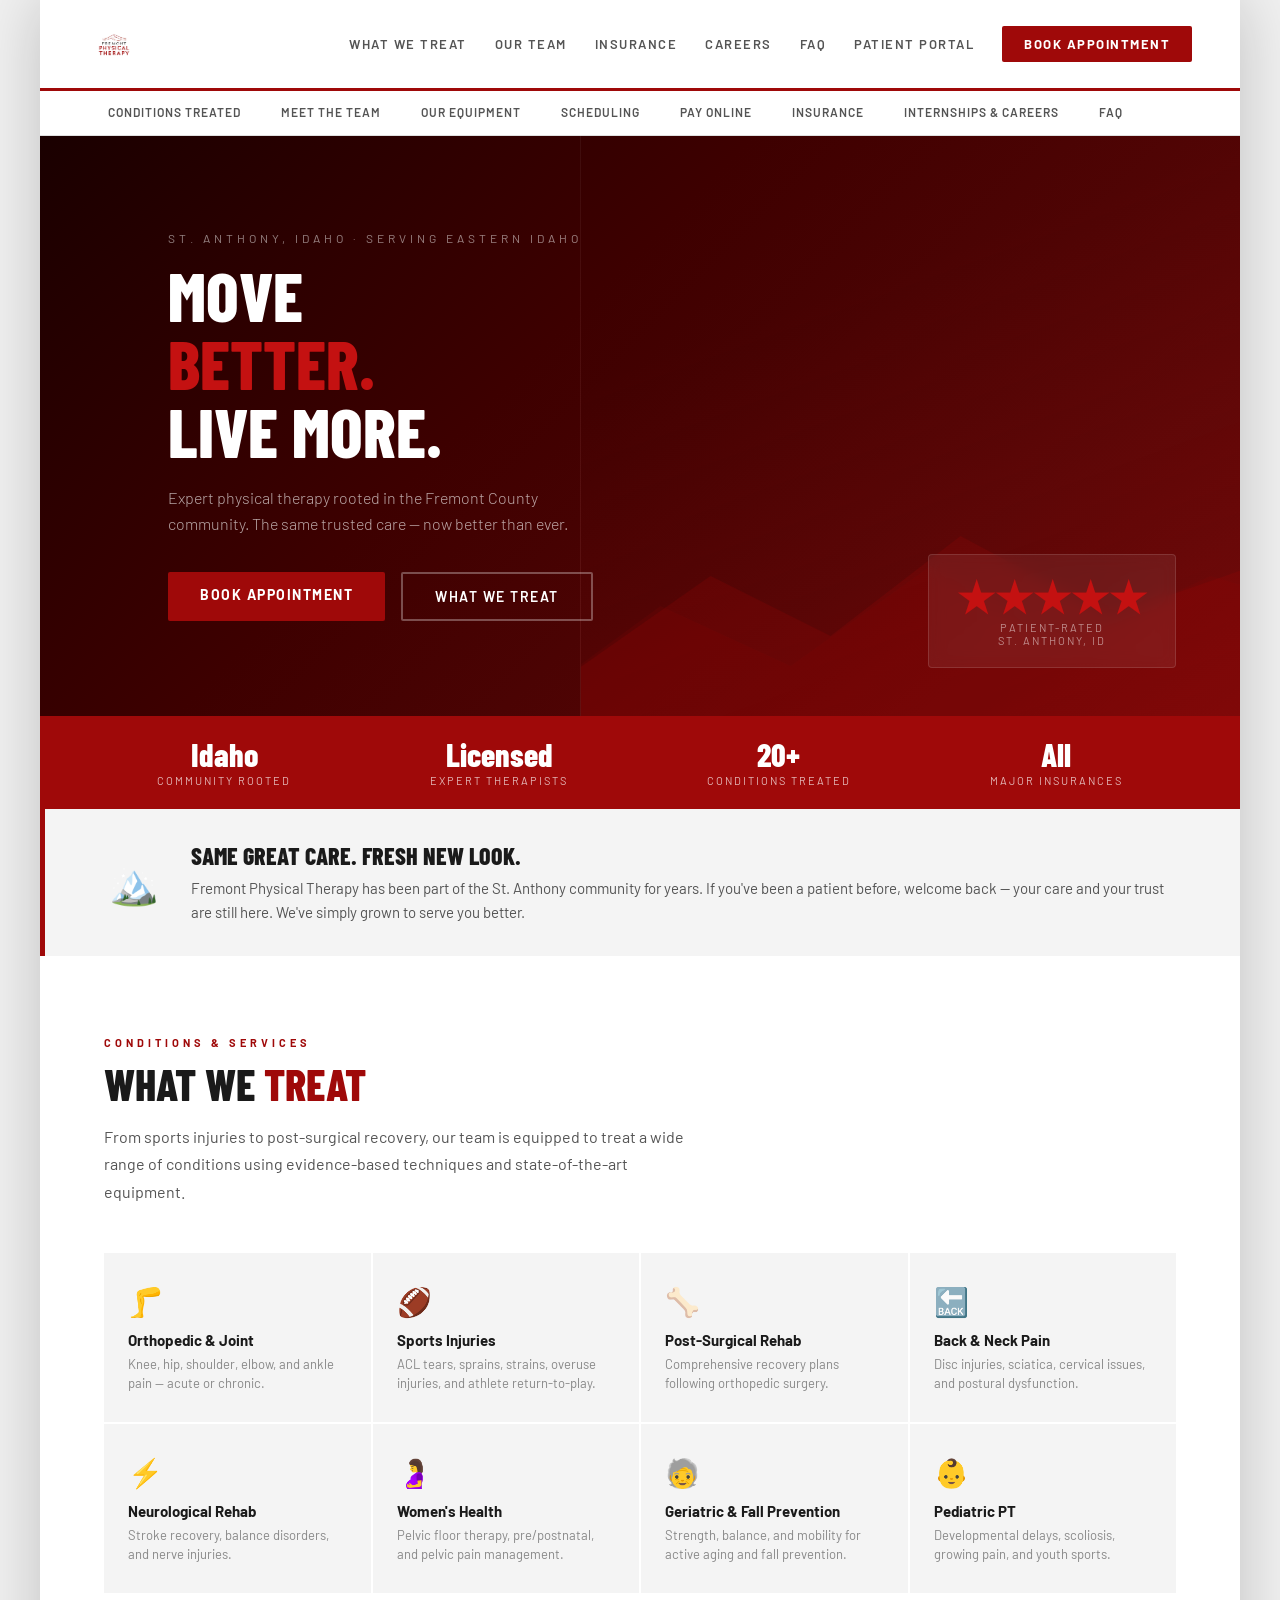
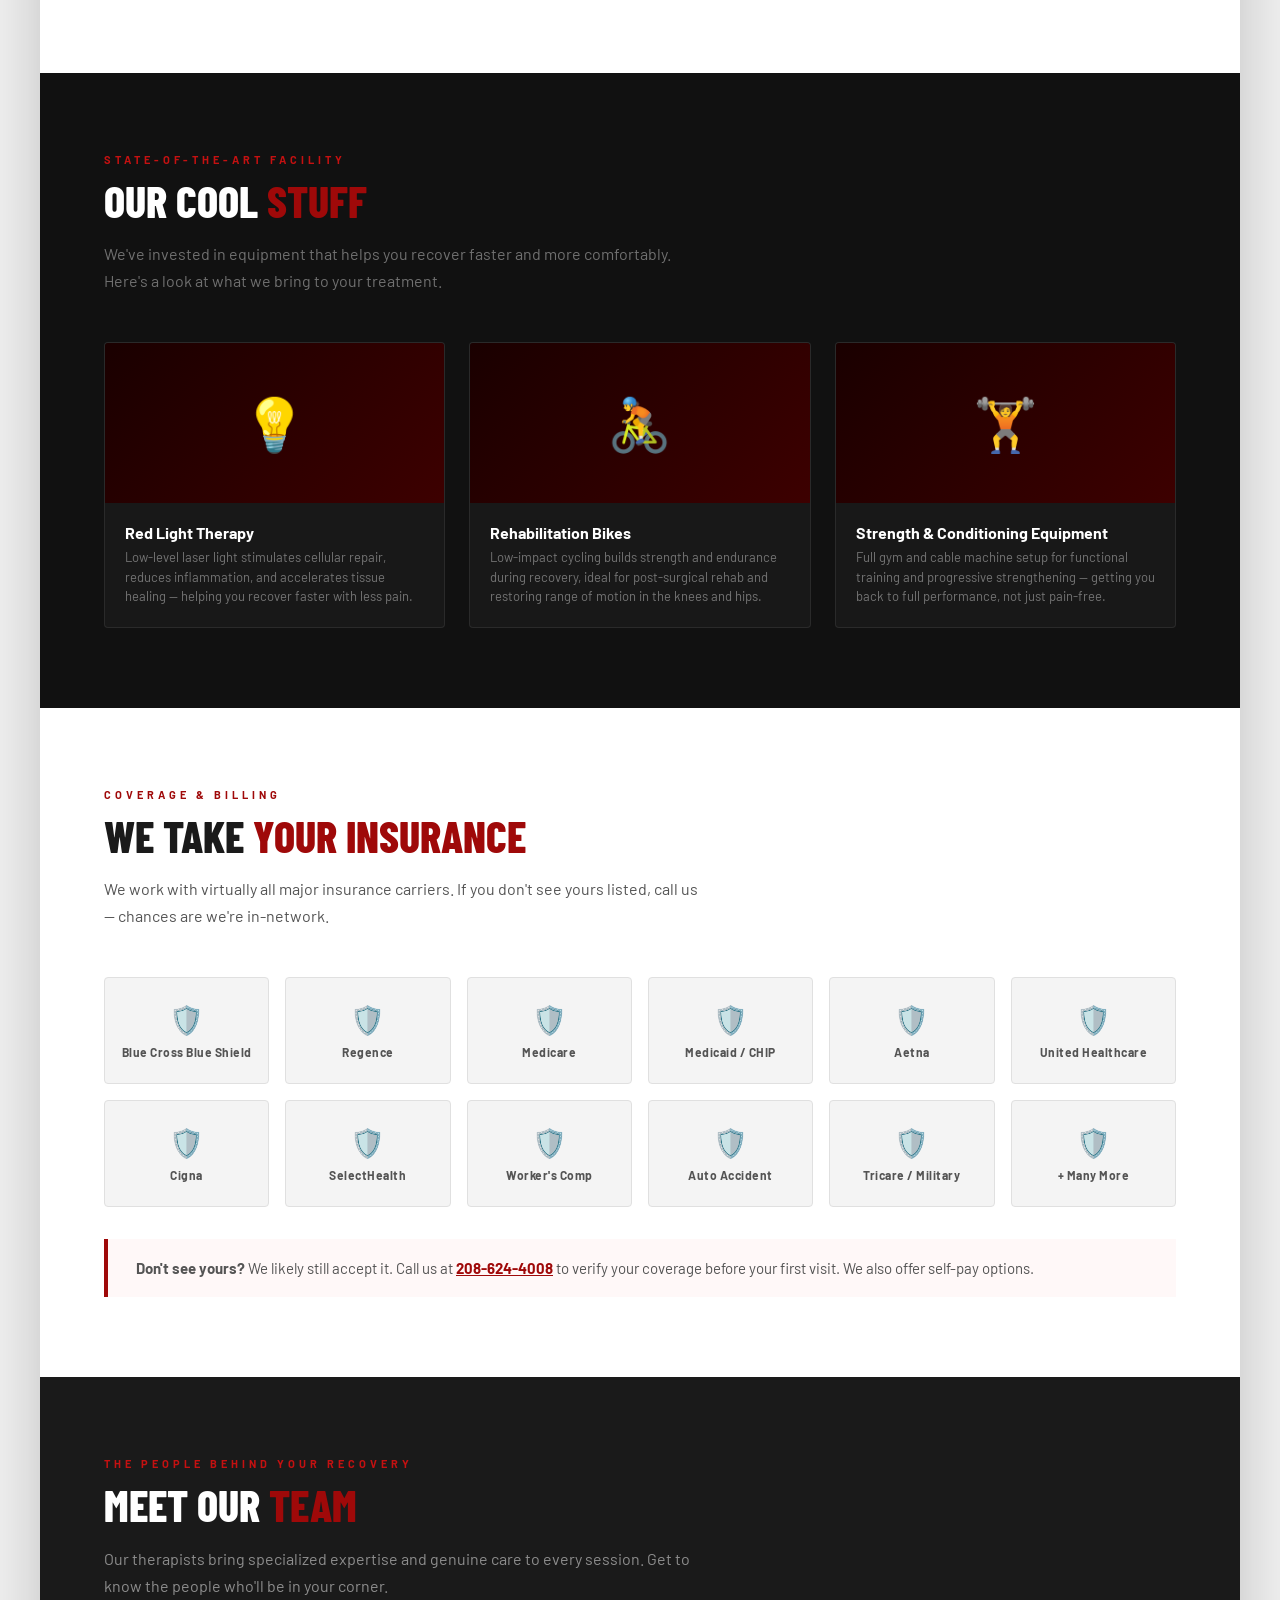
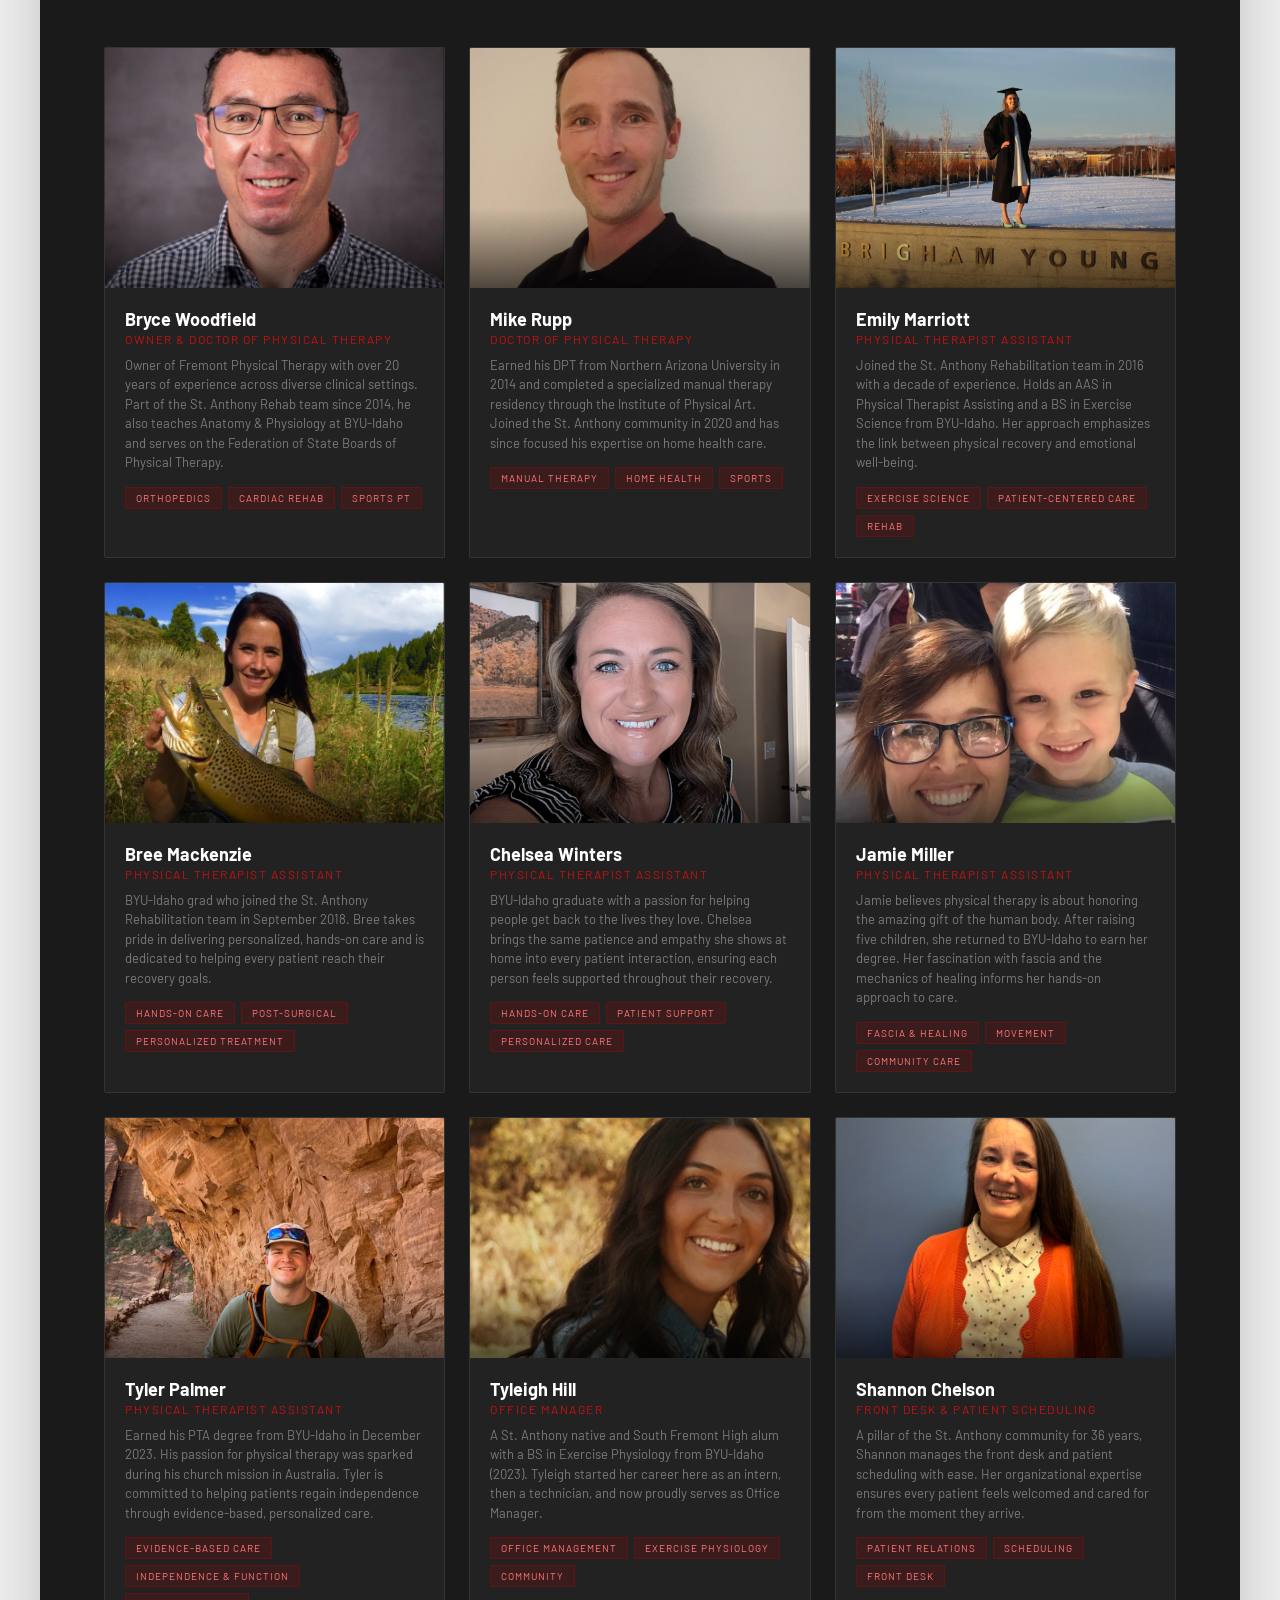
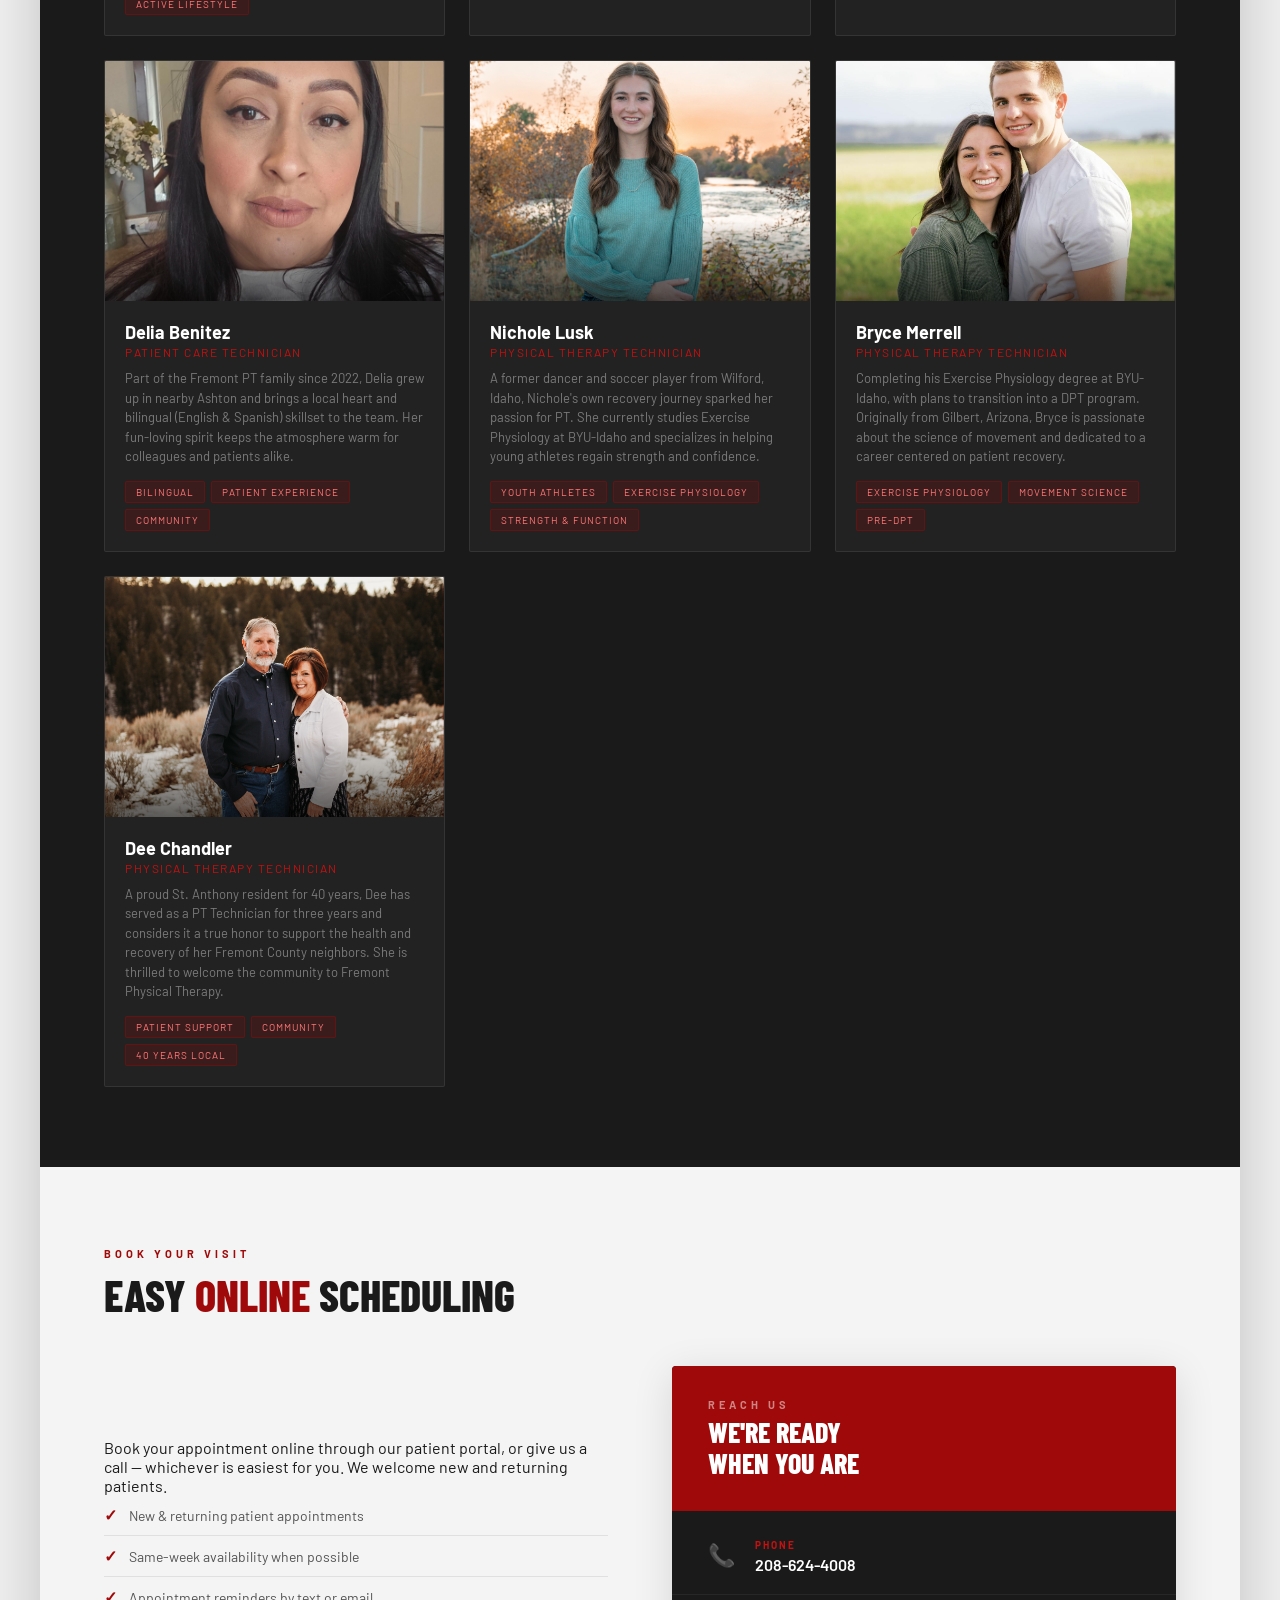
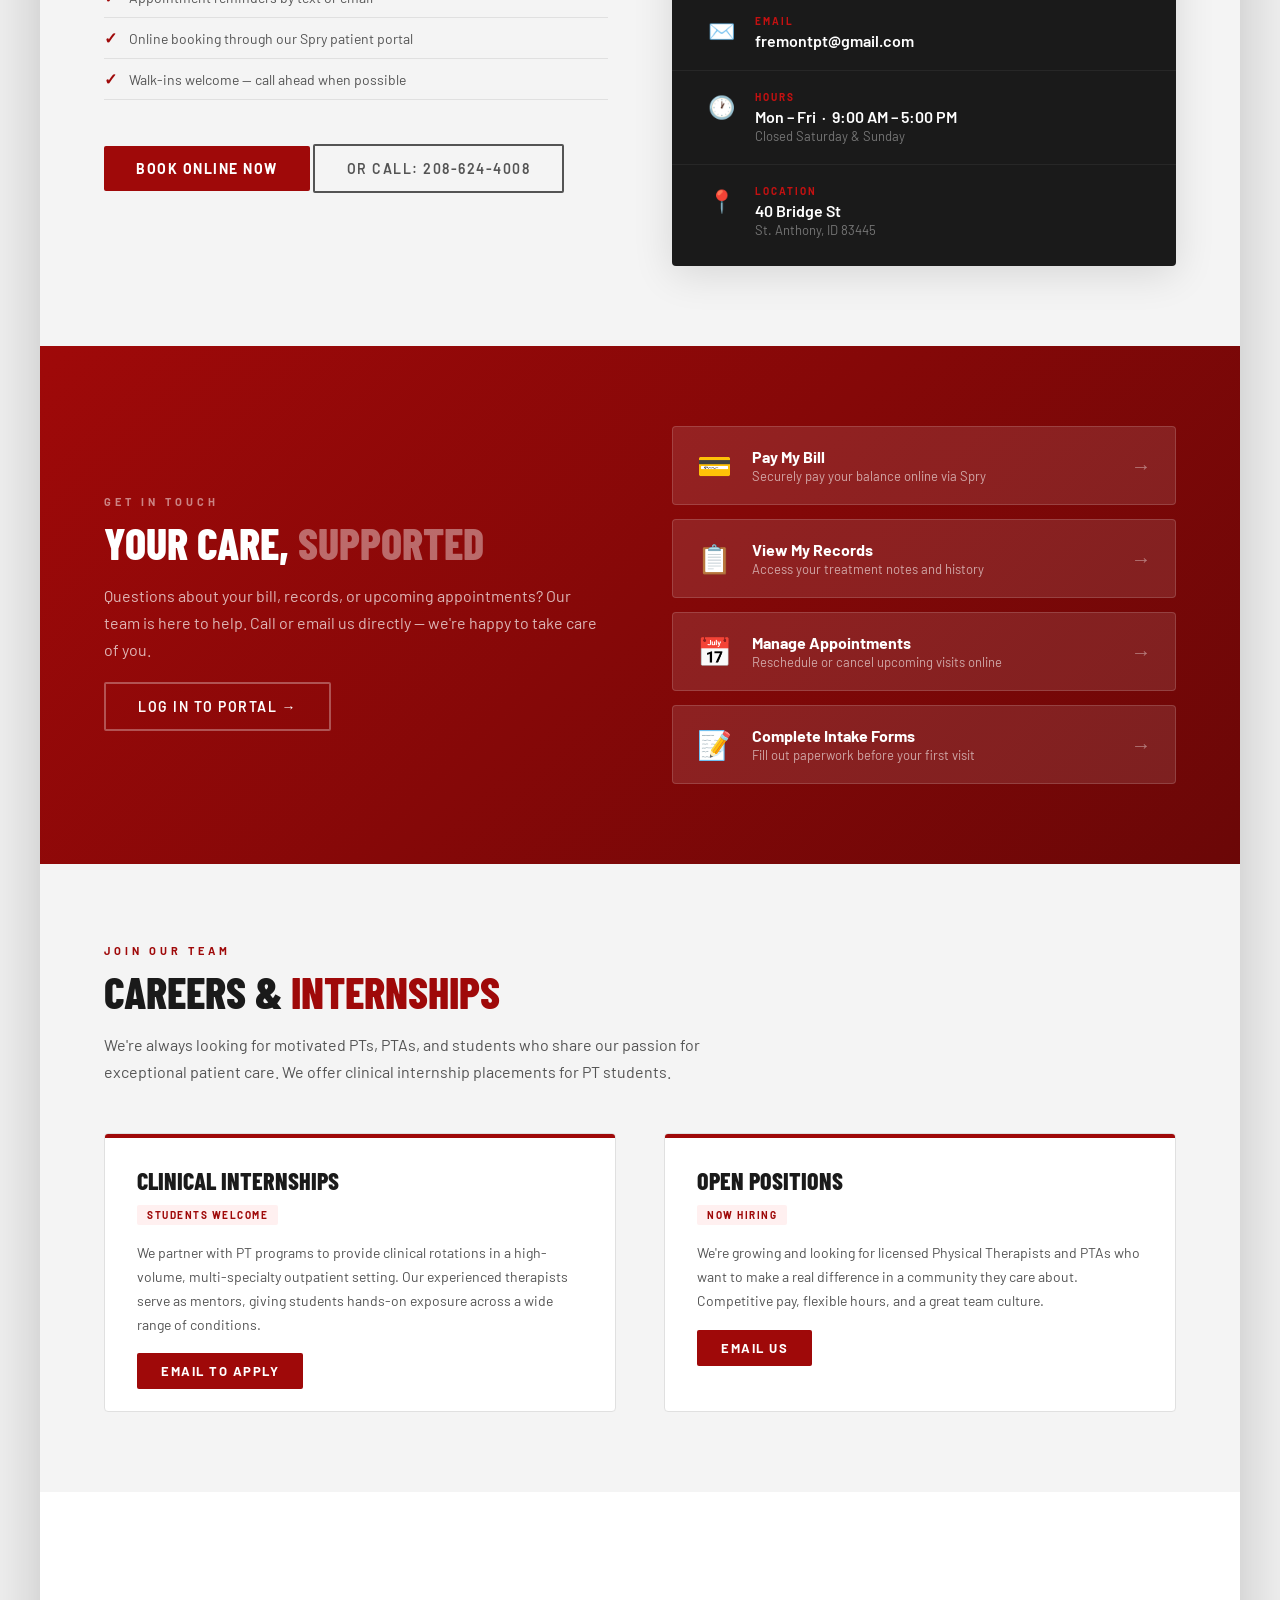
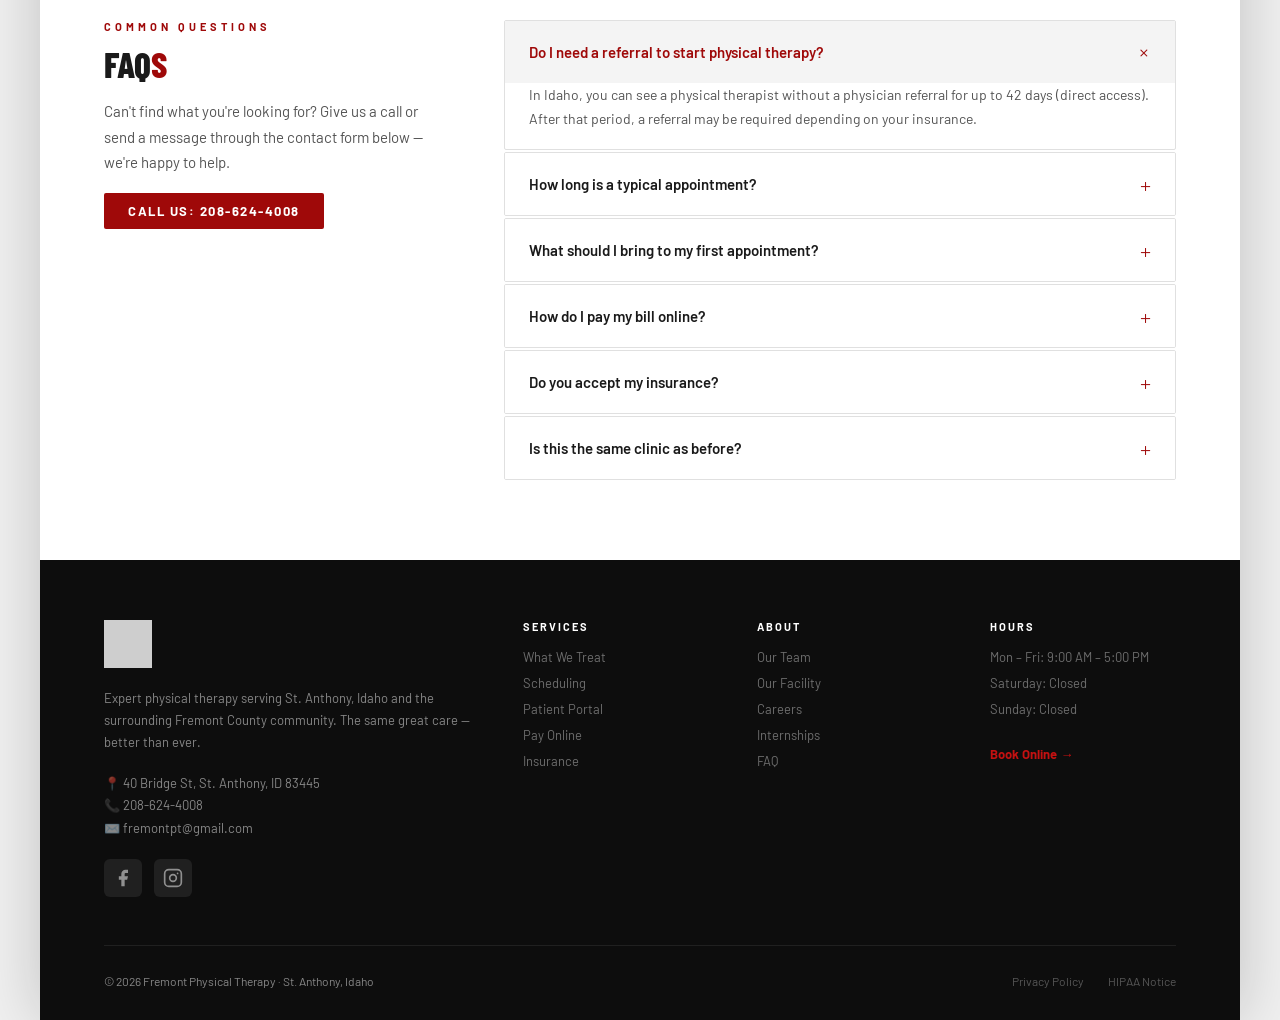
==== commit ddc9e66d: "Add Facebook and Instagram social icons and links" ====
--- a/index.html
+++ b/index.html
@@ -9,14 +9,14 @@
 <meta name="description" content="Fremont Physical Therapy in St. Anthony, Idaho. Expert physical therapy for sports injuries, post-surgical recovery, orthopedics, and more. Serving Fremont County and Eastern Idaho. Call 208-624-4008.">
 <meta name="keywords" content="physical therapy St Anthony Idaho, PT Fremont County, sports injury rehab Idaho, physical therapist eastern Idaho, orthopedic rehab Idaho Falls area, post surgical recovery Idaho">
 <meta name="robots" content="index, follow">
-<link rel="canonical" href="https://fremontpt.vercel.app/">
+<link rel="canonical" href="https://fremontptclinic.com/">
 
 <!-- Open Graph (social sharing + AI crawlers) -->
 <meta property="og:type" content="website">
 <meta property="og:title" content="Fremont Physical Therapy – St. Anthony, Idaho">
 <meta property="og:description" content="Expert physical therapy rooted in the Fremont County community. Sports injuries, post-surgical rehab, orthopedics, and more. Call 208-624-4008.">
-<meta property="og:url" content="https://fremontpt.vercel.app/">
-<meta property="og:image" content="https://fremontpt.vercel.app/images/fremontptlogo.png">
+<meta property="og:url" content="https://fremontptclinic.com/">
+<meta property="og:image" content="https://fremontptclinic.com/images/fremontptlogo.png">
 <meta property="og:locale" content="en_US">
 <meta property="og:site_name" content="Fremont Physical Therapy">
 
@@ -27,9 +27,9 @@
   "@type": ["MedicalBusiness", "LocalBusiness"],
   "name": "Fremont Physical Therapy",
   "description": "Expert physical therapy clinic serving St. Anthony, Idaho and Fremont County. Specializing in sports injury rehabilitation, post-surgical recovery, orthopedics, cardiac rehabilitation, and more. Bilingual staff available.",
-  "url": "https://fremontpt.vercel.app/",
-  "logo": "https://fremontpt.vercel.app/images/fremontptlogo.png",
-  "image": "https://fremontpt.vercel.app/images/fremontptlogo.png",
+  "url": "https://fremontptclinic.com/",
+  "logo": "https://fremontptclinic.com/images/fremontptlogo.png",
+  "image": "https://fremontptclinic.com/images/fremontptlogo.png",
   "telephone": "+1-208-624-4008",
   "email": "fremontpt@gmail.com",
   "address": {
@@ -71,7 +71,9 @@
   "currenciesAccepted": "USD",
   "hasMap": "https://maps.google.com/?q=40+Bridge+St+St+Anthony+ID+83445",
   "sameAs": [
-    "https://github.com/devhuntr/fremontpt"
+    "https://fremontptclinic.com",
+    "https://www.facebook.com/share/1B5fYo4iKx/",
+    "https://www.instagram.com/fremont_physicaltherapy"
   ],
   "founder": {
     "@type": "Person",
@@ -708,6 +710,20 @@
         <p>Expert physical therapy serving St. Anthony, Idaho and the surrounding Fremont County community. The same great care — better than ever.</p>
         <br>
         <p>📍 40 Bridge St, St. Anthony, ID 83445<br>📞 <a href="tel:2086244008" style="color:rgba(255,255,255,0.5); text-decoration:none;">208-624-4008</a><br>✉️ <a href="mailto:fremontpt@gmail.com" style="color:rgba(255,255,255,0.5); text-decoration:none;">fremontpt@gmail.com</a></p>
+        <div class="social-links">
+          <a href="https://www.facebook.com/share/1B5fYo4iKx/?mibextid=wwXIfr" target="_blank" aria-label="Facebook" class="social-icon">
+            <svg xmlns="http://www.w3.org/2000/svg" width="20" height="20" viewBox="0 0 24 24" fill="currentColor">
+              <path d="M18 2h-3a5 5 0 0 0-5 5v3H7v4h3v8h4v-8h3l1-4h-4V7a1 1 0 0 1 1-1h3z"/>
+            </svg>
+          </a>
+          <a href="https://www.instagram.com/fremont_physicaltherapy?igsh=eHo4aXA2dzB6cWtz&utm_source=qr" target="_blank" aria-label="Instagram" class="social-icon">
+            <svg xmlns="http://www.w3.org/2000/svg" width="20" height="20" viewBox="0 0 24 24" fill="none" stroke="currentColor" stroke-width="2" stroke-linecap="round" stroke-linejoin="round">
+              <rect x="2" y="2" width="20" height="20" rx="5" ry="5"/>
+              <circle cx="12" cy="12" r="4"/>
+              <circle cx="17.5" cy="6.5" r="1" fill="currentColor" stroke="none"/>
+            </svg>
+          </a>
+        </div>
       </div>
       <div class="footer-col">
         <h5>Services</h5>
--- a/styles.css
+++ b/styles.css
@@ -516,6 +516,28 @@
   align-items: center;
 }
 .footer-bottom a { color: rgba(255,255,255,0.3); text-decoration: none; }
+
+/* ── SOCIAL ICONS ── */
+.social-links {
+  display: flex;
+  gap: 12px;
+  margin-top: 20px;
+}
+.social-icon {
+  display: flex;
+  align-items: center;
+  justify-content: center;
+  width: 38px;
+  height: 38px;
+  border-radius: 6px;
+  background: rgba(255,255,255,0.08);
+  color: rgba(255,255,255,0.5);
+  transition: background .2s, color .2s;
+}
+.social-icon:hover {
+  background: var(--red);
+  color: var(--white);
+}
 
 /* ── DIVIDER ── */
 .divider { height: 1px; background: var(--border); }
